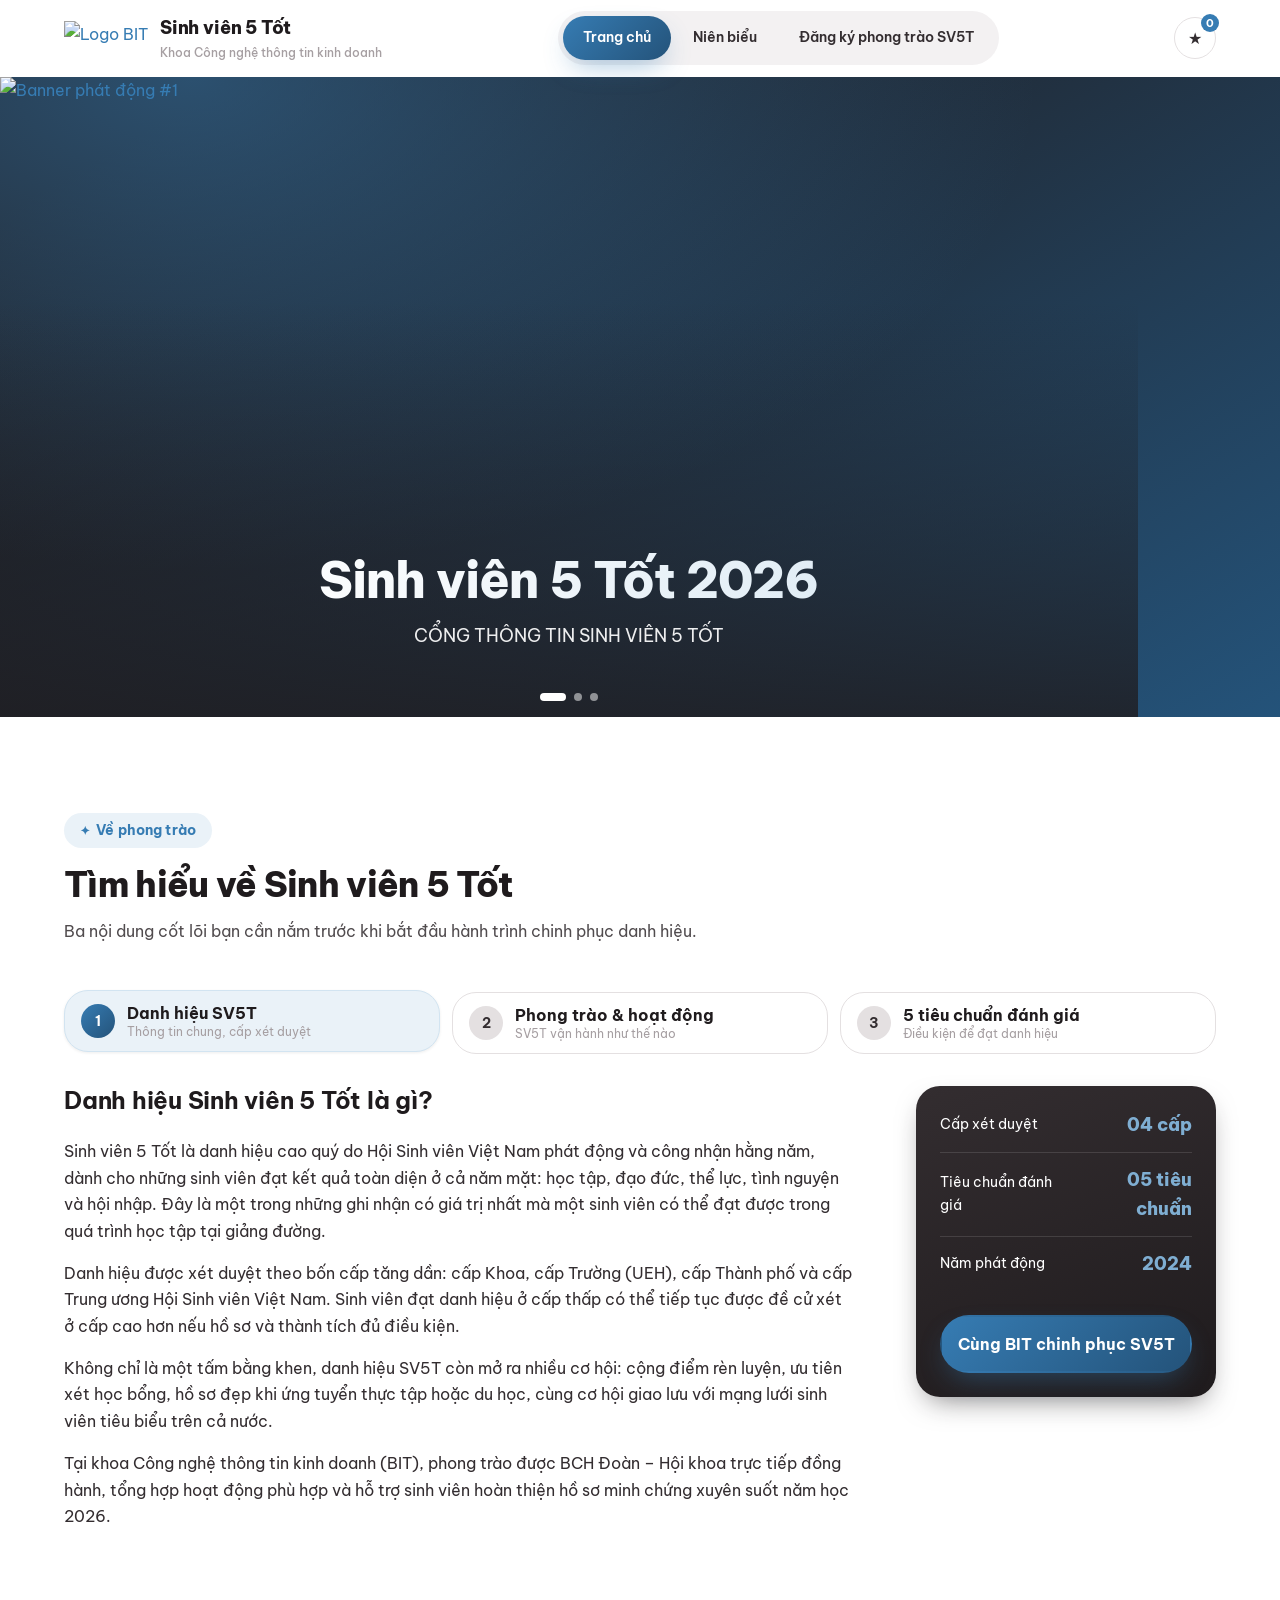
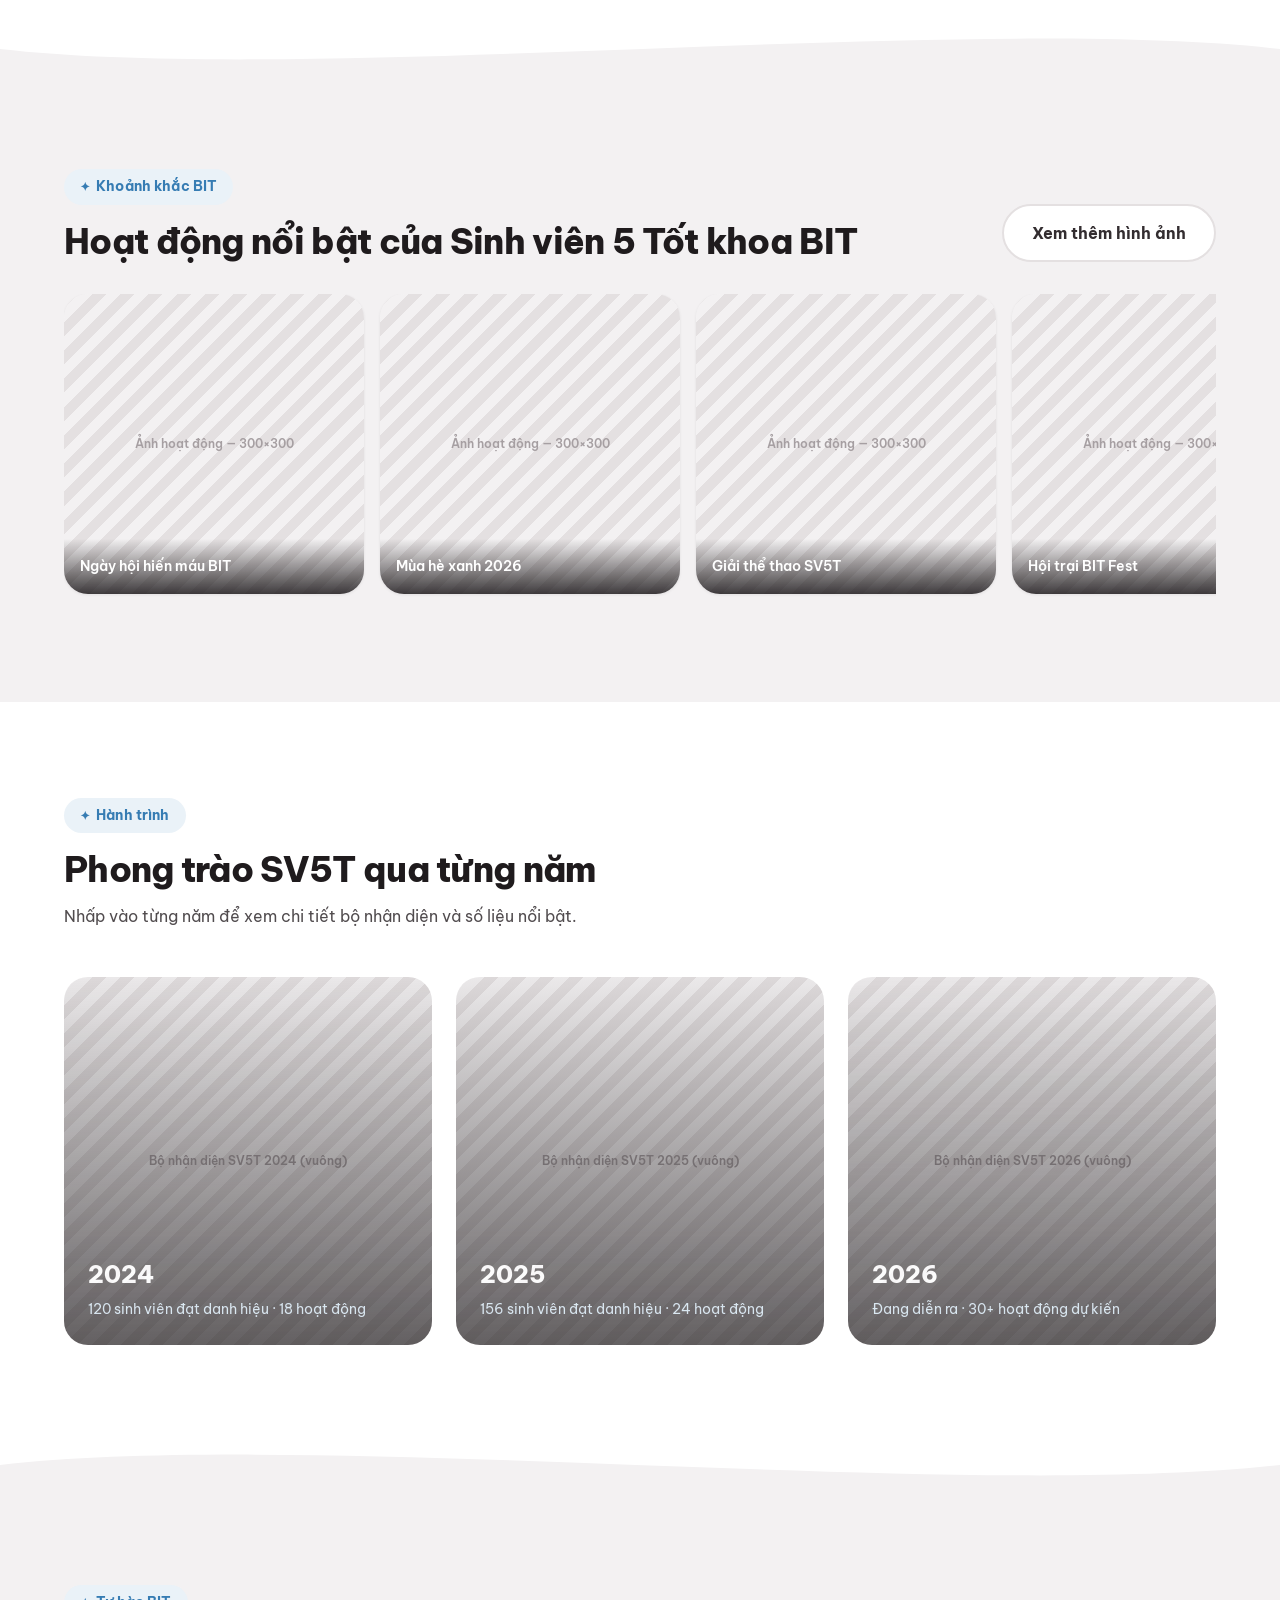
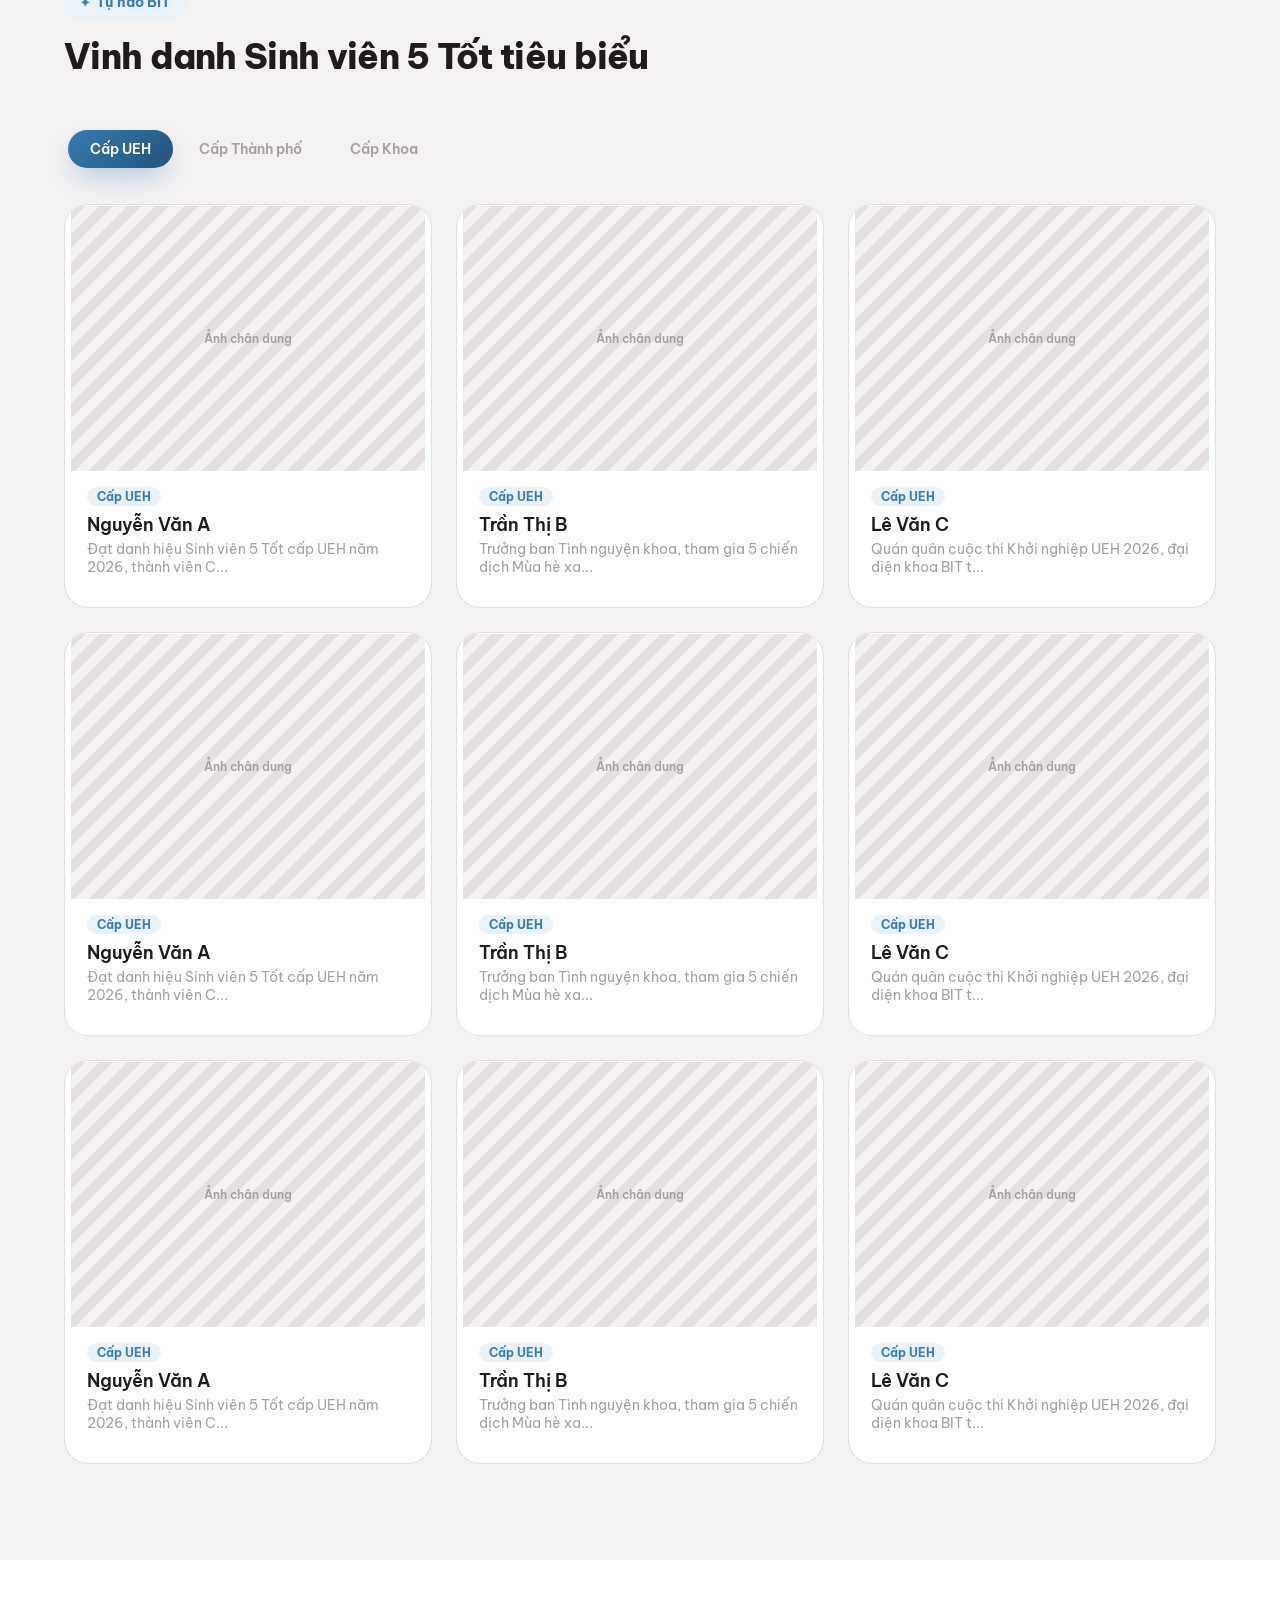
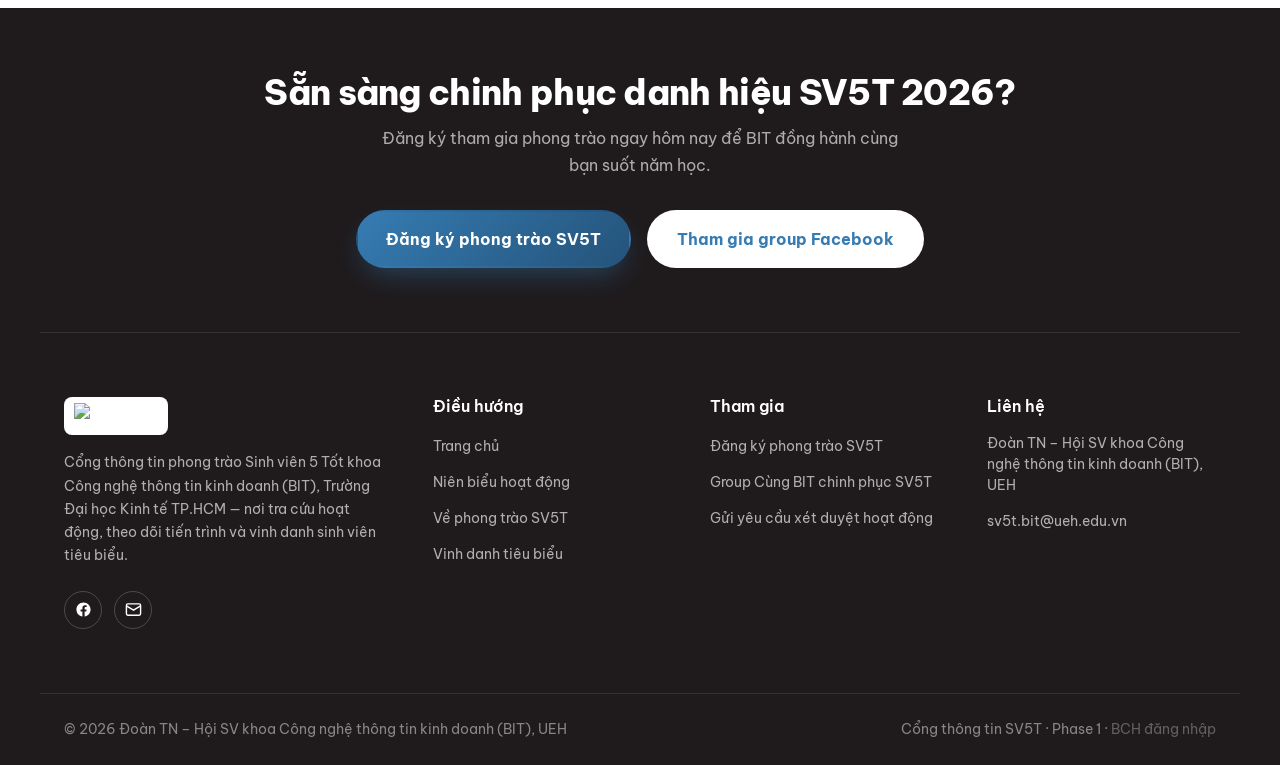
==== index.html @ 7f02cb0c "Add files via upload Signed-off-by: kythuatbit-tcxd <mangkythuat.bit@gmail.com>" ====
<!DOCTYPE html>
<html lang="vi">
<head>
<meta charset="UTF-8">
<meta name="viewport" content="width=device-width, initial-scale=1.0">
<title>Sinh viên 5 Tốt — Khoa Công nghệ thông tin kinh doanh (BIT)</title>
<link rel="preconnect" href="https://fonts.googleapis.com">
<link href="https://fonts.googleapis.com/css2?family=Be+Vietnam+Pro:wght@400;500;600;700;800&display=swap" rel="stylesheet">
<link rel="stylesheet" href="root.css">
<link rel="stylesheet" href="style.css">
</head>
<body>

<header class="site-header">
  <div class="container">
    <a href="index.html" class="brand">
      <img src="assets/bit-logo.png" alt="Logo BIT">
      <span>
        <span class="brand-name">Sinh viên 5 Tốt</span>
        <span class="brand-tag">Khoa Công nghệ thông tin kinh doanh</span>
      </span>
    </a>

    <nav class="nav-menu" id="navMenu">
      <a href="index.html" class="is-active">Trang chủ</a>
      <a href="nien-bieu.html">Niên biểu</a>
      <a href="dang-ky.html" target="_blank" rel="noopener">Đăng ký phong trào SV5T</a>
    </nav>

   <div class="nav-actions">
      <a href="hoat-dong-dang-ky.html" class="icon-btn is-active" id="trackedBtn" aria-label="Hoạt động đã lưu">
        ★
        <span class="icon-badge" id="trackedCount">0</span>
      </a>
      <button class="nav-toggle" id="navToggle" aria-label="Mở menu" aria-expanded="false"><span></span></button>
    </div>
  </div>
</header>


<!-- HERO BANNER SLIDER -->
<section class="hero">
  <div class="hero-slider" id="heroSlider">
    
    <a class="hero-slide is-active" href="#" target="_blank" rel="noopener" data-slide>
      <img src="link-anh-1.jpg" alt="Banner phát động #1" class="hero-img">
    </a>
    
    <a class="hero-slide" href="#" target="_blank" rel="noopener" data-slide>
      <img src="link-anh-2.jpg" alt="Banner phát động #2" class="hero-img">
    </a>
    
    <a class="hero-slide" href="#" target="_blank" rel="noopener" data-slide>
      <img src="link-anh-3.jpg" alt="Banner phát động #3" class="hero-img">
    </a>

    <div class="hero-caption">
            <h1>Sinh viên 5 Tốt 2026</h1>
      <p>CỔNG THÔNG TIN SINH VIÊN 5 TỐT</p>
    </div>
    
    <div class="hero-dots" id="heroDots"></div>
  </div>
</section>

<!-- SECTION 1: GIỚI THIỆU (dạng tabs) -->
<section class="section" id="gioi-thieu">
  <div class="container">
    <div class="section-head">
      <span class="section-eyebrow">Về phong trào</span>
      <h2>Tìm hiểu về Sinh viên 5 Tốt</h2>
      <p class="section-desc">Ba nội dung cốt lõi bạn cần nắm trước khi bắt đầu hành trình chinh phục danh hiệu.</p>
    </div>

    <div class="about-tabnav" role="tablist" aria-label="Nội dung giới thiệu phong trào" id="aboutTabnav">
      <button type="button" role="tab" aria-selected="true" aria-controls="about-panel-1" id="about-tab-1" class="is-active" data-panel="about-panel-1">
        <span class="tab-index">1</span>
        <span><span class="tab-title">Danh hiệu SV5T</span><span class="tab-sub">Thông tin chung, cấp xét duyệt</span></span>
      </button>
      <button type="button" role="tab" aria-selected="false" aria-controls="about-panel-2" id="about-tab-2" data-panel="about-panel-2">
        <span class="tab-index">2</span>
        <span><span class="tab-title">Phong trào & hoạt động</span><span class="tab-sub">SV5T vận hành như thế nào</span></span>
      </button>
      <button type="button" role="tab" aria-selected="false" aria-controls="about-panel-3" id="about-tab-3" data-panel="about-panel-3">
        <span class="tab-index">3</span>
        <span><span class="tab-title">5 tiêu chuẩn đánh giá</span><span class="tab-sub">Điều kiện để đạt danh hiệu</span></span>
      </button>
    </div>

    <div class="about-grid">
      <div class="about-panels">
        <div class="about-panel is-active" id="about-panel-1" role="tabpanel" aria-labelledby="about-tab-1">
          <h3>Danh hiệu Sinh viên 5 Tốt là gì?</h3>
          <p>Sinh viên 5 Tốt là danh hiệu cao quý do Hội Sinh viên Việt Nam phát động và công nhận hằng năm, dành cho những sinh viên đạt kết quả toàn diện ở cả năm mặt: học tập, đạo đức, thể lực, tình nguyện và hội nhập. Đây là một trong những ghi nhận có giá trị nhất mà một sinh viên có thể đạt được trong quá trình học tập tại giảng đường.</p>
          <p>Danh hiệu được xét duyệt theo bốn cấp tăng dần: cấp Khoa, cấp Trường (UEH), cấp Thành phố và cấp Trung ương Hội Sinh viên Việt Nam. Sinh viên đạt danh hiệu ở cấp thấp có thể tiếp tục được đề cử xét ở cấp cao hơn nếu hồ sơ và thành tích đủ điều kiện.</p>
          <p>Không chỉ là một tấm bằng khen, danh hiệu SV5T còn mở ra nhiều cơ hội: cộng điểm rèn luyện, ưu tiên xét học bổng, hồ sơ đẹp khi ứng tuyển thực tập hoặc du học, cùng cơ hội giao lưu với mạng lưới sinh viên tiêu biểu trên cả nước.</p>
          <p>Tại khoa Công nghệ thông tin kinh doanh (BIT), phong trào được BCH Đoàn – Hội khoa trực tiếp đồng hành, tổng hợp hoạt động phù hợp và hỗ trợ sinh viên hoàn thiện hồ sơ minh chứng xuyên suốt năm học 2026.</p>
        </div>

        <div class="about-panel" id="about-panel-2" role="tabpanel" aria-labelledby="about-tab-2" hidden>
          <h3>Phong trào SV5T vận hành như thế nào?</h3>
          <p>Phong trào Sinh viên 5 Tốt không phải một cuộc thi đơn lẻ mà là một hành trình rèn luyện xuyên suốt cả năm học, được cấu thành từ hàng chục hoạt động thuộc nhiều lĩnh vực khác nhau, diễn ra liên tục từ đầu đến cuối năm.</p>
          <p>Các hoạt động trải rộng từ học thuật (cuộc thi kiến thức, nghiên cứu khoa học), rèn luyện đạo đức (diễn đàn, cuộc thi tìm hiểu), tình nguyện (chiến dịch cộng đồng, hiến máu), hội nhập (giao lưu quốc tế, hùng biện tiếng Anh) cho đến thể lực (giải thể thao, giải chạy phong trào).</p>
          <p>Để sinh viên không bị bỏ lỡ, BIT tổng hợp toàn bộ hoạt động phù hợp từng tiêu chuẩn vào trang Niên biểu hoạt động — nơi bạn có thể tra cứu, lọc theo cấp độ và theo dõi thời gian diễn ra của từng hoạt động theo thời gian thực.</p>
          <p>Với những hoạt động uy tín nhưng chưa có trong hệ thống, sinh viên có thể chủ động gửi yêu cầu bổ sung ngay tại trang Niên biểu để BCH khoa xem xét và cập nhật.</p>
        </div>

        <div class="about-panel" id="about-panel-3" role="tabpanel" aria-labelledby="about-tab-3" hidden>
          <h3>5 tiêu chuẩn để đạt danh hiệu SV5T</h3>
          <p>Để đạt danh hiệu, sinh viên cần chứng minh sự nỗ lực cân bằng ở cả năm tiêu chuẩn dưới đây — không tiêu chuẩn nào có thể thay thế cho tiêu chuẩn còn lại, bởi tinh thần của SV5T là sự phát triển toàn diện chứ không phải xuất sắc một mặt.</p>
          <div class="criteria-inline">
            <span class="criteria-chip"><span class="dot"></span>Học tập tốt</span>
            <span class="criteria-chip"><span class="dot"></span>Đạo đức tốt</span>
            <span class="criteria-chip"><span class="dot"></span>Tình nguyện tốt</span>
            <span class="criteria-chip"><span class="dot"></span>Hội nhập tốt</span>
            <span class="criteria-chip"><span class="dot"></span>Thể lực tốt</span>
          </div>
          <p>"Học tập tốt" và "Đạo đức tốt" là hai tiêu chuẩn nền tảng, yêu cầu kết quả học tập ổn định cùng ý thức, tác phong tốt trong quá trình rèn luyện tại trường.</p>
          <p>"Tình nguyện tốt" và "Hội nhập tốt" ghi nhận đóng góp cho cộng đồng và khả năng thích ứng, giao lưu trong môi trường trong nước lẫn quốc tế. "Thể lực tốt" đánh giá việc rèn luyện sức khỏe thông qua các hoạt động thể thao phong trào.</p>
          <p>Minh chứng cho từng tiêu chuẩn được tích lũy dần qua các hoạt động tại trang Niên biểu — mỗi hoạt động đã đăng ký và hoàn thành sẽ là một minh chứng hợp lệ khi bạn nộp hồ sơ xét danh hiệu.</p>
        </div>
      </div>

     <div class="about-stat-card">
  <div class="stat-row" style="display: flex; justify-content: space-between; align-items: center;">
    <span>Cấp xét duyệt</span>
    <span class="stat-num">04 cấp</span>
  </div>
  <div class="stat-row" style="display: flex; justify-content: space-between; align-items: center;">
    <span>Tiêu chuẩn đánh giá</span>
    <!-- Đã sửa lỗi cú pháp và thêm text-align: right -->
    <span class="stat-num" style="text-align: right;">05 tiêu chuẩn</span>
  </div>
  <div class="stat-row" style="display: flex; justify-content: space-between; align-items: center;">
    <span>Năm phát động</span>
    <span class="stat-num">2024</span>
  </div>
  <a href="https://www.facebook.com/groups/1129624948171351" target="_blank" rel="noopener" class="btn btn-primary">Cùng BIT chinh phục SV5T</a>
</div>
    </div>
  </div>
</section>

<svg class="wave-divider wave-divider--alt" viewBox="0 0 1200 48" preserveAspectRatio="none"><path d="M0,24 C300,60 900,-12 1200,24 L1200,48 L0,48 Z"></path></svg>

<!-- SECTION 2: HÌNH ẢNH HOẠT ĐỘNG -->
<section class="section section--alt" id="hinh-anh">
  <div class="container">
    <div class="section-head-row">
      <div>
        <span class="section-eyebrow">Khoảnh khắc BIT</span>
        <h2>Hoạt động nổi bật của Sinh viên 5 Tốt khoa BIT</h2>
      </div>
      <a href="#" target="_blank" rel="noopener" class="btn btn-outline">Xem thêm hình ảnh</a>
    </div>

    <div class="gallery-track">
      <div class="gallery-card"><div class="ph" style="width:100%;height:100%;border-radius:0;border:none;">Ảnh hoạt động — 300×300</div><span class="cap">Ngày hội hiến máu BIT</span></div>
      <div class="gallery-card"><div class="ph" style="width:100%;height:100%;border-radius:0;border:none;">Ảnh hoạt động — 300×300</div><span class="cap">Mùa hè xanh 2026</span></div>
      <div class="gallery-card"><div class="ph" style="width:100%;height:100%;border-radius:0;border:none;">Ảnh hoạt động — 300×300</div><span class="cap">Giải thể thao SV5T</span></div>
      <div class="gallery-card"><div class="ph" style="width:100%;height:100%;border-radius:0;border:none;">Ảnh hoạt động — 300×300</div><span class="cap">Hội trại BIT Fest</span></div>
      <div class="gallery-card"><div class="ph" style="width:100%;height:100%;border-radius:0;border:none;">Ảnh hoạt động — 300×300</div><span class="cap">Workshop kỹ năng số</span></div>
    </div>
     </div>
</section>

<!-- SECTION 3: SV5T QUA TỪNG NĂM -->
<section class="section" id="qua-cac-nam">
  <div class="container">
    <div class="section-head">
      <span class="section-eyebrow">Hành trình</span>
      <h2>Phong trào SV5T qua từng năm</h2>
      <p class="section-desc">Nhấp vào từng năm để xem chi tiết bộ nhận diện và số liệu nổi bật.</p>
    </div>
    <div class="history-grid">
      <a class="history-card" href="javascript:void(0)" data-year="2024">
        <div class="ph" style="width:100%;height:100%;border-radius:0;border:none;">Bộ nhận diện SV5T 2024 (vuông)</div>
        <div class="overlay"><span class="year">2024</span><span class="stat">120 sinh viên đạt danh hiệu · 18 hoạt động</span></div>
      </a>
      <a class="history-card" href="javascript:void(0)" data-year="2025">
        <div class="ph" style="width:100%;height:100%;border-radius:0;border:none;">Bộ nhận diện SV5T 2025 (vuông)</div>
        <div class="overlay"><span class="year">2025</span><span class="stat">156 sinh viên đạt danh hiệu · 24 hoạt động</span></div>
      </a>
      <a class="history-card" href="javascript:void(0)" data-year="2026">
        <div class="ph" style="width:100%;height:100%;border-radius:0;border:none;">Bộ nhận diện SV5T 2026 (vuông)</div>
        <div class="overlay"><span class="year">2026</span><span class="stat">Đang diễn ra · 30+ hoạt động dự kiến</span></div>
      </a>
    </div>
  </div>
</section>
<svg class="wave-divider wave-divider--alt" viewBox="0 0 1200 48" preserveAspectRatio="none"><path d="M0,24 C300,-12 900,60 1200,24 L1200,48 L0,48 Z"></path></svg>

<!-- SECTION 4: VINH DANH -->
<section class="section section--alt" id="vinh-danh">
  <div class="container">
    <div class="section-head">
      <span class="section-eyebrow">Tự hào BIT</span>
      <h2>Vinh danh Sinh viên 5 Tốt tiêu biểu</h2>
    </div>

    <div class="tabs" role="tablist" id="honorTabs">
      <button class="tab-btn is-active" data-level="UEH" type="button">Cấp UEH</button>
      <button class="tab-btn" data-level="TP" type="button">Cấp Thành phố</button>
      <button class="tab-btn" data-level="Khoa" type="button">Cấp Khoa</button>
    </div>

    <div class="honor-grid" id="honorGrid"><!-- được render bằng JS từ dữ liệu mock --></div>
  </div>
</section>

<!-- MODAL CHI TIẾT VINH DANH -->
<div class="modal-backdrop" id="honorModal">
  <div class="modal">
    <button class="modal-close" id="honorModalClose" aria-label="Đóng">×</button>
    <div class="photo"><div class="ph" style="width:100%;height:100%;border-radius:0;border:none;" id="modalPhotoLabel">Ảnh chân dung</div></div>
    <div class="content">
      <span class="level-tag" id="modalLevel">Cấp UEH</span>
      <h3 id="modalName">Họ và tên</h3>
      <p class="achievement-text" id="modalAchievement">Thành tích chi tiết...</p>
    </div>
  </div>
</div>
<!-- MODAL CHI TIẾT SV5T QUA TỪNG NĂM -->
<div class="modal-backdrop" id="yearModal">
  <div class="modal">
    <button class="modal-close" id="yearModalClose" aria-label="Đóng">×</button>
    <div class="photo">
      <div class="ph" style="width:100%;height:100%;border-radius:0;border:none;" id="yearModalPhoto">Bộ nhận diện</div>
    </div>
    <div class="content">
      <span class="level-tag" id="yearModalTag">Hành trình SV5T</span>
      <h3 id="yearModalTitle">Phong trào SV5T</h3>
      <div style="margin-top: 12px; padding: 12px; background: var(--color-bg-alt, #f8fafc); border-radius: 8px; border: 1px solid var(--color-dark-100, #e2e8f0);">
        <strong style="display:block; font-size: 0.85rem; color: #64748b; margin-bottom: 4px;">SỐ LIỆU HIGHLIGHT</strong>
        <p class="achievement-text" id="yearModalHighlight" style="margin:0; font-weight: 600; color: var(--color-blue-600, #2563eb);"></p>
      </div>
      <p id="yearModalDesc" style="margin-top: 12px; line-height: 1.6;"></p>
    </div>
  </div>
</div>
<svg class="wave-divider" viewBox="0 0 1200 48" preserveAspectRatio="none" style="display:block;"><path d="M0,24 C300,60 900,-12 1200,24 L1200,48 L0,48 Z" fill="#1F1B1D"></path></svg>

<footer class="site-footer">
  <div class="container footer-cta">
    <h2>Sẵn sàng chinh phục danh hiệu SV5T 2026?</h2>
    <p>Đăng ký tham gia phong trào ngay hôm nay để BIT đồng hành cùng bạn suốt năm học.</p>
    <div class="footer-actions">
      <a href="#" target="_blank" rel="noopener" class="btn btn-primary">Đăng ký phong trào SV5T</a>
      <a href="#" target="_blank" rel="noopener" class="btn btn-outline" style="border-color:rgba(255,255,255,0.3); color:var(--color-blue-500);">Tham gia group Facebook</a>
    </div>
  </div>

  <div class="container footer-main">
    <div class="footer-grid">
      <div class="footer-brand">
        <span class="footer-logo-chip"><img src="assets/bit-logo.png" alt="Logo BIT"></span>
        <p class="footer-desc">Cổng thông tin phong trào Sinh viên 5 Tốt khoa Công nghệ thông tin kinh doanh (BIT), Trường Đại học Kinh tế TP.HCM — nơi tra cứu hoạt động, theo dõi tiến trình và vinh danh sinh viên tiêu biểu.</p>
        <div class="footer-social">
          <a href="#" target="_blank" rel="noopener" aria-label="Facebook BIT">
            <svg width="17" height="17" viewBox="0 0 24 24" fill="currentColor"><path d="M22 12.06C22 6.5 17.52 2 12 2S2 6.5 2 12.06c0 5 3.66 9.15 8.44 9.94v-7.03H7.9v-2.9h2.54V9.85c0-2.5 1.49-3.89 3.78-3.89 1.1 0 2.24.2 2.24.2v2.46h-1.26c-1.24 0-1.63.77-1.63 1.56v1.88h2.78l-.44 2.9h-2.34V22c4.78-.8 8.44-4.94 8.44-9.94z"/></svg>
          </a>
          <a href="#" aria-label="Email SV5T BIT">
            <svg width="17" height="17" viewBox="0 0 24 24" fill="none" stroke="currentColor" stroke-width="2"><rect x="2" y="4" width="20" height="16" rx="2"></rect><path d="m2 7 10 6 10-6"></path></svg>
          </a>
        </div>
      </div>

      <div class="footer-col">
        <h4>Điều hướng</h4>
        <ul>
          <li><a href="index.html">Trang chủ</a></li>
          <li><a href="nien-bieu.html">Niên biểu hoạt động</a></li>
          <li><a href="index.html#gioi-thieu">Về phong trào SV5T</a></li>
          <li><a href="index.html#vinh-danh">Vinh danh tiêu biểu</a></li>
        </ul>
      </div>

      <div class="footer-col">
        <h4>Tham gia</h4>
        <ul>
          <li><a href="#" target="_blank" rel="noopener">Đăng ký phong trào SV5T</a></li>
          <li><a href="https://www.facebook.com/groups/1129624948171351" target="_blank" rel="noopener">Group Cùng BIT chinh phục SV5T</a></li>
          <li><a href="nien-bieu.html">Gửi yêu cầu xét duyệt hoạt động</a></li>
        </ul>
      </div>

      <div class="footer-col">
        <h4>Liên hệ</h4>
        <ul>
          <li><address>Đoàn TN – Hội SV khoa Công nghệ thông tin kinh doanh (BIT), UEH</address></li>
          <li><a href="mailto:doanhoi.bit@ueh.edu.vn">sv5t.bit@ueh.edu.vn</a></li>
        </ul>
      </div>
    </div>
  </div>

  <div class="container footer-bottom">
    <span>© 2026 Đoàn TN – Hội SV khoa Công nghệ thông tin kinh doanh (BIT), UEH</span>
    <span>Cổng thông tin SV5T · Phase 1 · <a href="admin.html" style="color:rgba(255,255,255,0.55);">BCH đăng nhập</a></span>
  </div>
</footer>

<style>
  /* Placeholder ảnh dùng tạm khi chưa có hình thật — chỉ phục vụ bản thiết kế */
  .ph {
    display:flex; align-items:center; justify-content:center; text-align:center;
    background: repeating-linear-gradient(135deg, var(--color-dark-100), var(--color-dark-100) 10px, var(--color-bg-alt) 10px, var(--color-bg-alt) 20px);
    color: var(--color-dark-300); font-size: var(--fs-tiny); font-weight: var(--fw-semibold);
    border: 1px dashed var(--color-dark-300); border-radius: var(--radius-md); padding: var(--space-3);
  }
  .ph--hero { background: linear-gradient(135deg, var(--color-blue-700), var(--color-dark-900)); color: rgba(255,255,255,0.55); border: none; }
</style>

<script>
// ---- Header: đổ bóng khi cuộn trang ----
const siteHeader = document.querySelector('.site-header');
window.addEventListener('scroll', () => {
  siteHeader.classList.toggle('is-scrolled', window.scrollY > 8);
}, { passive: true });

// ---- Tabs "Về phong trào" (có ARIA + điều hướng bàn phím) ----
(function aboutTabs(){
  const nav = document.getElementById('aboutTabnav');
  const tabs = [...nav.querySelectorAll('[role="tab"]')];
  function activate(tab){
    tabs.forEach(t => {
      const isActive = t === tab;
      t.classList.toggle('is-active', isActive);
      t.setAttribute('aria-selected', isActive);
      const panel = document.getElementById(t.dataset.panel);
      panel.classList.toggle('is-active', isActive);
      panel.hidden = !isActive;
    });
    tab.focus();
  }
  nav.addEventListener('click', (e) => {
    const tab = e.target.closest('[role="tab"]');
    if (tab) activate(tab);
  });
  nav.addEventListener('keydown', (e) => {
    const idx = tabs.indexOf(document.activeElement);
    if (idx === -1) return;
    if (e.key === 'ArrowDown' || e.key === 'ArrowRight') { e.preventDefault(); activate(tabs[(idx + 1) % tabs.length]); }
    if (e.key === 'ArrowUp' || e.key === 'ArrowLeft') { e.preventDefault(); activate(tabs[(idx - 1 + tabs.length) % tabs.length]); }
  });
})();

// ---- Mobile nav ----
const navToggle = document.getElementById('navToggle');
const navMenu = document.getElementById('navMenu');
navToggle?.addEventListener('click', () => {
  const open = navMenu.classList.toggle('is-open');
  navToggle.setAttribute('aria-expanded', open);
});

// ---- Icon tính năng LocalStorage (chưa triển khai — chỉ đặt chỗ theo tài liệu) ----
document.getElementById('trackedBtn')?.addEventListener('click', () => {
  alert('Tính năng theo dõi hoạt động đã tick (lưu LocalStorage) sẽ ra mắt ở giai đoạn sau của Phase 1.');
});

// ---- Hero slider ----
(function heroSlider(){
  const slides = document.querySelectorAll('#heroSlider [data-slide]');
  const dotsWrap = document.getElementById('heroDots');
  let current = 0;
  slides.forEach((_, i) => {
    const dot = document.createElement('button');
    dot.className = 'hero-dot' + (i === 0 ? ' is-active' : '');
    dot.addEventListener('click', () => show(i));
    dotsWrap.appendChild(dot);
  });
  function show(i){
    slides[current].classList.remove('is-active');
    dotsWrap.children[current].classList.remove('is-active');
    current = i;
    slides[current].classList.add('is-active');
    dotsWrap.children[current].classList.add('is-active');
  }
  setInterval(() => show((current + 1) % slides.length), 5000);
})();

// ---- Vinh danh: dữ liệu mock + tabs + modal ----
const HONORS = {
  UEH: [
    { name: 'Nguyễn Văn A', achievement: 'Đạt danh hiệu Sinh viên 5 Tốt cấp UEH năm 2026, thành viên CLB Học thuật BIT, IELTS 7.5.' },
    { name: 'Trần Thị B', achievement: 'Trưởng ban Tình nguyện khoa, tham gia 5 chiến dịch Mùa hè xanh, GPA 3.7/4.' },
    { name: 'Lê Văn C', achievement: 'Quán quân cuộc thi Khởi nghiệp UEH 2026, đại diện khoa BIT tham dự giao lưu sinh viên toàn trường.' },
  ],
  TP: [
    { name: 'Phạm Thị D', achievement: 'Đạt danh hiệu Sinh viên 5 Tốt cấp Thành phố, đại diện UEH tham gia Liên hoan SV5T TP.HCM.' },
    { name: 'Hoàng Văn E', achievement: 'Giải Nhì Nghiên cứu khoa học cấp Thành, thành viên đội tuyển Case Competition.' },
    { name: 'Đỗ Thị F', achievement: 'Vận động viên tiêu biểu giải Điền kinh sinh viên TP.HCM, đạt Huy chương Vàng 100m.' },
  ],
  Khoa: [
    { name: 'Vũ Văn G', achievement: 'Sinh viên tiêu biểu cấp Khoa BIT, tích cực tham gia hoạt động Đoàn – Hội, GPA 3.5/4.' },
    { name: 'Ngô Thị H', achievement: 'Thành viên Ban tổ chức chuỗi sự kiện BIT Fest 2026, tình nguyện viên tích cực.' },
    { name: 'Bùi Văn I', achievement: 'Đạt học bổng khuyến khích học tập 4 học kỳ liên tiếp, hỗ trợ mentor tân sinh viên.' },
  ],
};

function renderHonors(level){
  const grid = document.getElementById('honorGrid');
  grid.innerHTML = '';
  const list = HONORS[level] || [];
  const fullList = [...list, ...list, ...list].slice(0, 9); // đủ lưới 3x3 cho bản demo
  fullList.forEach((person, idx) => {
    const card = document.createElement('button');
    card.type = 'button';
    card.className = 'honor-card';
    card.innerHTML = `
      <div class="photo"><div class="ph" style="width:100%;height:100%;border-radius:0;border:none;">Ảnh chân dung</div></div>
      <div class="body">
        <span class="level-tag">Cấp ${level === 'TP' ? 'Thành phố' : level}</span>
        <h4>${person.name}</h4>
        <p class="achievement">${person.achievement.slice(0, 60)}...</p>
      </div>`;
    card.addEventListener('click', () => openHonorModal(level, person));
    grid.appendChild(card);
  });
}

document.getElementById('honorTabs').addEventListener('click', (e) => {
  const btn = e.target.closest('.tab-btn');
  if (!btn) return;
  document.querySelectorAll('#honorTabs .tab-btn').forEach(b => b.classList.remove('is-active'));
  btn.classList.add('is-active');
  renderHonors(btn.dataset.level);
});

const honorModal = document.getElementById('honorModal');
function openHonorModal(level, person){
  document.getElementById('modalLevel').textContent = 'Cấp ' + (level === 'TP' ? 'Thành phố' : level);
  document.getElementById('modalName').textContent = person.name;
  document.getElementById('modalAchievement').textContent = person.achievement;
  honorModal.classList.add('is-open');
}
document.getElementById('honorModalClose').addEventListener('click', () => honorModal.classList.remove('is-open'));
honorModal.addEventListener('click', (e) => { if (e.target === honorModal) honorModal.classList.remove('is-open'); });

renderHonors('UEH'); // mặc định cấp cao nhất (theo FE-01.3)
// ---- Dữ liệu các năm từ bảng quản trị ----
const YEAR_DATA = {
  '2024': {
    year: '2024',
    identity: 'Bộ nhận diện SV5T 2024 (vuông)',
    highlight: '120 sinh viên đạt danh hiệu · 18 hoạt động',
    desc: 'Năm 2024 đánh dấu cột mốc phát triển mạnh mẽ của phong trào Sinh viên 5 Tốt tại Khoa BIT với 120 sinh viên được tuyên dương các cấp cùng 18 hoạt động rèn luyện được tổ chức.'
  },
  '2025': {
    year: '2025',
    identity: 'Bộ nhận diện SV5T 2025 (vuông)',
    highlight: '156 sinh viên đạt danh hiệu · 24 hoạt động',
    desc: 'Năm 2025 ghi nhận sự bứt phá vượt bậc về cả số lượng lẫn chất lượng với 156 sinh viên xuất sắc đạt danh hiệu và chuỗi 24 hoạt động phủ rộng 5 tiêu chuẩn.'
  },
  '2026': {
    year: '2026',
    identity: 'Bộ nhận diện SV5T 2026 (vuông)',
    highlight: 'Đang diễn ra · 30+ hoạt động dự kiến',
    desc: 'Hành trình 2026 đang diễn ra sôi nổi với hơn 30 hoạt động dự kiến. Đây là năm tiếp tục đẩy mạnh ứng dụng công nghệ trong việc theo dõi và hỗ trợ sinh viên hoàn thiện hồ sơ.'
  }
};

// ---- Modal Chi tiết năm ----
const yearModal = document.getElementById('yearModal');
const yearModalClose = document.getElementById('yearModalClose');

document.querySelectorAll('.history-card').forEach(card => {
  card.addEventListener('click', (e) => {
    e.preventDefault();
    const year = card.dataset.year;
    const data = YEAR_DATA[year];
    if (!data) return;

    document.getElementById('yearModalTitle').textContent = 'Phong trào Sinh viên 5 Tốt ' + data.year;
    document.getElementById('yearModalPhoto').textContent = data.identity;
    document.getElementById('yearModalHighlight').textContent = data.highlight;
    document.getElementById('yearModalDesc').textContent = data.desc;

    yearModal.classList.add('is-open');
  });
});

yearModalClose?.addEventListener('click', () => yearModal.classList.remove('is-open'));
yearModal?.addEventListener('click', (e) => { 
  if (e.target === yearModal) yearModal.classList.remove('is-open'); 
});
</script>
</body>
</html>
---- root.css ----
/* ==========================================================================
   ROOT.CSS — Design Tokens
   Bộ nhận diện SV5T khoa BIT chỉ dùng 2 màu gốc lấy từ logo:
     - Xanh BIT   : #367CB3
     - Than BIT   : #4F464B
   Mọi sắc thái khác trong site đều là tint/shade phái sinh từ 2 màu này.
   CHỈ SỬA FILE NÀY khi cần đổi màu sắc / font chữ / khoảng cách / bo góc
   cho toàn bộ website — style.css không khai màu cứng ở bất kỳ đâu.
   ========================================================================== */

:root {
  /* ---- Màu gốc thương hiệu (không đổi) ---- */
  --color-blue-500: #367CB3;   /* Xanh BIT — màu chính, CTA, liên kết, active */
  --color-dark-500: #4F464B;   /* Than BIT — màu chữ chính, khối tương phản */

  /* ---- Tint/shade phái sinh từ Xanh BIT ---- */
  --color-blue-50:  #EAF2F8;
  --color-blue-100: #D2E4F1;
  --color-blue-300: #7FAED2;
  --color-blue-600: #2E6996;
  --color-blue-700: #24537A;

  /* ---- Tint/shade phái sinh từ Than BIT ---- */
  --color-dark-50:  #F3F1F2;
  --color-dark-100: #E4E0E1;
  --color-dark-300: #A69FA2;
  --color-dark-700: #332D30;
  --color-dark-900: #1F1B1D;

  /* ---- Nền & bề mặt trung tính (từ than pha loãng, không thêm hue mới) ---- */
  --color-bg:         #FFFFFF;
  --color-bg-alt:     var(--color-dark-50);
  --color-surface:    #FFFFFF;
  --color-border:     var(--color-dark-100);

  /* ---- Vai trò ngữ nghĩa ---- */
  --color-text:            var(--color-dark-700);
  --color-text-muted:      var(--color-dark-300);
  --color-text-on-dark:    #FFFFFF;
  --color-text-on-primary: #FFFFFF;
  --color-primary:         var(--color-blue-500);
  --color-primary-hover:   var(--color-blue-600);
  --color-primary-soft:    var(--color-blue-50);
  --color-accent-dark:     var(--color-dark-500);
  --color-overlay-dark:    rgba(31, 27, 29, 0.72); /* overlay hover trên ảnh */

  /* ---- Trạng thái (đo bằng độ đậm/nhạt, không lệch sang hue khác) ---- */
  --color-status-active-bg:   var(--color-blue-50);
  --color-status-active-text: var(--color-blue-700);
  --color-status-expired-bg:  var(--color-dark-100);
  --color-status-expired-text:var(--color-dark-700);
  --color-status-pending-bg:  var(--color-dark-50);
  --color-status-pending-text:var(--color-dark-500);

  /* ---- Typography ---- */
  --font-family-base: 'Be Vietnam Pro', -apple-system, 'Segoe UI', sans-serif;
  --fw-regular: 400;
  --fw-medium: 500;
  --fw-semibold: 600;
  --fw-bold: 700;
  --fw-extrabold: 800;

  --fs-h1: clamp(2rem, 1.5rem + 2vw, 3.25rem);
  --fs-h2: clamp(1.5rem, 1.2rem + 1.2vw, 2.25rem);
  --fs-h3: clamp(1.15rem, 1rem + 0.6vw, 1.5rem);
  --fs-h4: 1.125rem;
  --fs-body-lg: 1.125rem;
  --fs-body: 1rem;
  --fs-small: 0.875rem;
  --fs-tiny: 0.75rem;
  --lh-heading: 1.2;
  --lh-body: 1.65;

  /* ---- Spacing scale ---- */
  --space-1: 4px;
  --space-2: 8px;
  --space-3: 12px;
  --space-4: 16px;
  --space-5: 24px;
  --space-6: 32px;
  --space-7: 48px;
  --space-8: 64px;
  --space-9: 96px;

  /* ---- Layout ---- */
  --container-max: 1200px;
  --container-pad: var(--space-5);
  --radius-sm: 8px;
  --radius-md: 16px;
  --radius-lg: 24px;
  --radius-xl: 32px;
  --radius-pill: 999px;

  /* ---- Hiệu ứng ---- */
  --shadow-sm: 0 1px 3px rgba(31, 27, 29, 0.08);
  --shadow-md: 0 8px 24px rgba(31, 27, 29, 0.12);
  --shadow-lg: 0 20px 48px rgba(31, 27, 29, 0.16);
  --shadow-header: 0 4px 20px rgba(31, 27, 29, 0.08);
  --shadow-focus: 0 0 0 4px var(--color-blue-100);
  --shadow-glow: 0 12px 28px -8px rgba(54, 124, 179, 0.45);
  --shadow-glow-dark: 0 12px 28px -10px rgba(31, 27, 29, 0.55);
  --transition-base: 200ms ease;
  --transition-slow: 400ms ease;
  --ease-out: cubic-bezier(0.16, 1, 0.3, 1);
  --ease-bounce: cubic-bezier(0.34, 1.56, 0.64, 1);

  /* ---- Gradient (phái sinh từ 2 màu gốc — dùng cho điểm nhấn "Gen Z") ---- */
  --gradient-primary: linear-gradient(135deg, var(--color-blue-500) 0%, var(--color-blue-700) 100%);
  --gradient-brand: linear-gradient(120deg, var(--color-blue-500) 0%, var(--color-blue-300) 55%, var(--color-blue-500) 100%);
  --gradient-dark: linear-gradient(160deg, var(--color-dark-700) 0%, var(--color-dark-900) 100%);
  --gradient-hero: radial-gradient(120% 140% at 15% 0%, rgba(54,124,179,0.55) 0%, rgba(31,27,29,0) 55%), linear-gradient(150deg, var(--color-dark-900) 10%, var(--color-blue-700) 100%);
  --gradient-text: linear-gradient(100deg, #fff 20%, var(--color-blue-100) 100%);
}
---- style.css ----
/* ==========================================================================
   STYLE.CSS — Style dùng chung cho toàn site + các component tái sử dụng.
   Không khai màu/kích thước cứng — luôn tham chiếu biến trong root.css.
   Cơ cấu heading chuẩn: h1 = tên trang/hero, h2 = tiêu đề section,
   h3 = tiêu đề khối con/card, h4 = nhãn nhỏ trong card.
   ========================================================================== */

*, *::before, *::after { box-sizing: border-box; }
html { scroll-behavior: smooth; }

@media (prefers-reduced-motion: reduce) {
  html { scroll-behavior: auto; }
  *, *::before, *::after { animation-duration: 0.01ms !important; transition-duration: 0.01ms !important; }
}

body {
  margin: 0;
  font-family: var(--font-family-base);
  font-size: var(--fs-body);
  line-height: var(--lh-body);
  color: var(--color-text);
  background: var(--color-bg);
}

img { max-width: 100%; display: block; }
a { color: var(--color-primary); text-decoration: none; }
a:hover { color: var(--color-primary-hover); }
ul { padding: 0; margin: 0; list-style: none; }
button { font-family: inherit; cursor: pointer; }

:focus-visible {
  outline: none;
  box-shadow: var(--shadow-focus);
  border-radius: var(--radius-sm);
}

h1, h2, h3, h4 {
  font-family: var(--font-family-base);
  font-weight: var(--fw-extrabold);
  line-height: var(--lh-heading);
  color: var(--color-dark-900);
  margin: 0;
  letter-spacing: -0.02em;
}
h1 { font-size: var(--fs-h1); }
h2 { font-size: var(--fs-h2); }
h3 { font-size: var(--fs-h3); font-weight: var(--fw-bold); letter-spacing: -0.01em; }
h4 { font-size: var(--fs-h4); font-weight: var(--fw-semibold); letter-spacing: normal; }

.container {
  max-width: var(--container-max);
  margin-inline: auto;
  padding-inline: var(--container-pad);
}

.section { padding-block: var(--space-9); }
.section--alt { background: var(--color-bg-alt); }
.section-head { max-width: 640px; margin-bottom: var(--space-7); }
.section-eyebrow {
  display: inline-flex;
  align-items: center;
  gap: 6px;
  font-size: var(--fs-small);
  font-weight: var(--fw-bold);
  color: var(--color-primary);
  background: var(--color-primary-soft);
  padding: 6px 16px;
  border-radius: var(--radius-pill);
  margin-bottom: var(--space-4);
  letter-spacing: 0.01em;
}
.section-eyebrow::before { content: "✦"; font-size: 0.85em; }
.section-desc { color: var(--color-text); opacity: 0.85; margin-top: var(--space-3); }

/* ---- Buttons ---- */
.btn {
  display: inline-flex;
  align-items: center;
  gap: var(--space-2);
  padding: 14px 28px;
  border-radius: var(--radius-pill);
  font-size: var(--fs-body);
  font-weight: var(--fw-bold);
  border: 2px solid transparent;
  transition: transform 220ms var(--ease-bounce), box-shadow var(--transition-base), background var(--transition-base), color var(--transition-base);
  white-space: nowrap;
}
.btn:hover { transform: translateY(-3px) scale(1.02); }
.btn:active { transform: translateY(-1px) scale(0.99); }
.btn-primary { background: var(--gradient-primary); color: var(--color-text-on-primary); box-shadow: var(--shadow-glow); }
.btn-primary:hover { color: var(--color-text-on-primary); box-shadow: 0 16px 32px -8px rgba(54, 124, 179, 0.55); }
.btn-dark { background: var(--gradient-dark); color: var(--color-text-on-dark); box-shadow: var(--shadow-glow-dark); }
.btn-dark:hover { color: var(--color-text-on-dark); }
.btn-outline { background: var(--color-bg); color: var(--color-dark-700); border-color: var(--color-border); }
.btn-outline:hover { border-color: var(--color-primary); color: var(--color-primary); background: var(--color-primary-soft); }
.btn-sm { padding: 9px 18px; font-size: var(--fs-small); }
.btn-block { width: 100%; justify-content: center; }

/* ---- Header / Nav ---- */
.site-header {
  position: sticky;
  top: 0;
  z-index: 50;
  background: rgba(255, 255, 255, 0.85);
  backdrop-filter: blur(14px) saturate(1.4);
  -webkit-backdrop-filter: blur(14px) saturate(1.4);
  border-bottom: 1px solid transparent;
  transition: box-shadow var(--transition-base), border-color var(--transition-base);
}
.site-header.is-scrolled { box-shadow: var(--shadow-header); border-bottom-color: var(--color-border); }
.site-header .container {
  display: flex;
  align-items: center;
  justify-content: space-between;
  height: 76px;
}
.brand { display: flex; align-items: center; gap: var(--space-3); }
.brand img { height: 34px; width: auto; }
.brand-name { font-weight: var(--fw-extrabold); color: var(--color-dark-900); font-size: var(--fs-body-lg); letter-spacing: -0.01em; }
.brand-tag { display: block; font-size: var(--fs-tiny); color: var(--color-text-muted); font-weight: var(--fw-medium); }

.nav-menu {
  display: flex; align-items: center; gap: 2px;
  background: var(--color-bg-alt);
  padding: 5px; border-radius: var(--radius-pill);
}
.nav-menu a {
  color: var(--color-dark-700);
  font-weight: var(--fw-semibold);
  font-size: var(--fs-small);
  position: relative;
  padding: 10px 20px;
  border-radius: var(--radius-pill);
  transition: color var(--transition-base), background var(--transition-base);
}
.nav-menu a:hover { color: var(--color-primary); }
.nav-menu a.is-active {
  color: #fff;
  background: var(--gradient-primary);
  box-shadow: var(--shadow-glow);
}
.nav-actions { display: flex; align-items: center; gap: var(--space-4); }

.icon-btn {
  position: relative;
  display: grid;
  place-items: center;
  width: 42px;
  height: 42px;
  border-radius: 50%;
  border: 1px solid var(--color-border);
  background: var(--color-bg);
  color: var(--color-dark-700);
  transition: transform 220ms var(--ease-bounce), border-color var(--transition-base), color var(--transition-base);
}
.icon-btn:hover { border-color: var(--color-primary); color: var(--color-primary); transform: translateY(-2px) rotate(-6deg); }
.icon-badge {
  position: absolute;
  top: -4px; right: -4px;
  min-width: 18px; height: 18px;
  border-radius: var(--radius-pill);
  background: var(--color-primary);
  color: #fff;
  font-size: 11px;
  font-weight: var(--fw-bold);
  display: grid;
  place-items: center;
  padding-inline: 3px;
}

.nav-toggle { display: none; }

@media (max-width: 900px) {
  .nav-menu { position: fixed; inset: 76px 0 0 0; background: var(--color-bg); flex-direction: column; align-items: stretch; padding: var(--space-6) var(--container-pad); gap: var(--space-3); border-radius: 0; transform: translateX(100%); transition: transform var(--transition-slow); }
  .nav-menu.is-open { transform: translateX(0); }
  .nav-menu a { padding: var(--space-4); font-size: var(--fs-body-lg); background: var(--color-bg-alt); }
  .nav-menu a.is-active { background: var(--gradient-primary); }
  .nav-toggle { display: grid; place-items: center; width: 42px; height: 42px; border-radius: 50%; border: 1px solid var(--color-border); background: none; }
  .nav-toggle span, .nav-toggle span::before, .nav-toggle span::after { content: ""; display: block; width: 20px; height: 2px; background: var(--color-dark-700); position: relative; transition: var(--transition-base); }
  .nav-toggle span::before { position: absolute; top: -6px; }
  .nav-toggle span::after { position: absolute; top: 6px; }
}

/* ---- Hero slider (Trang chủ) ---- */
.hero { position: relative; background: var(--gradient-hero); overflow: hidden; }
.hero-slider { position: relative; aspect-ratio: 16 / 9; max-height: 640px; }
.hero-slide {
  position: absolute; inset: 0;
  opacity: 0;
  transition: opacity var(--transition-slow);
  pointer-events: none;
}
.hero-slide.is-active { opacity: 1; pointer-events: auto; }
.hero-slide img { width: 100%; height: 100%; object-fit: cover; }
.hero-slide::after {
  content: "";
  position: absolute; inset: 0;
  background: linear-gradient(180deg, rgba(31,27,29,0) 35%, rgba(31,27,29,0.8) 100%);
}
.hero-caption {
  position: absolute; left: 0; right: 0; bottom: var(--space-7);
  color: #fff; text-align: center; z-index: 2;
  padding-inline: var(--container-pad);
}
.hero-caption h1 {
  background: var(--gradient-text);
  -webkit-background-clip: text; background-clip: text; color: transparent;
  letter-spacing: -0.02em;
}
.hero-kicker {
  display: inline-flex; align-items: center; gap: var(--space-2);
  background: rgba(255,255,255,0.14);
  border: 1px solid rgba(255,255,255,0.3);
  backdrop-filter: blur(6px);
  padding: 8px 18px; border-radius: var(--radius-pill);
  font-size: var(--fs-small); font-weight: var(--fw-bold);
  margin-bottom: var(--space-4);
}
.hero-kicker .dot { width: 7px; height: 7px; border-radius: 50%; background: var(--color-blue-300); box-shadow: 0 0 0 4px rgba(127,174,210,0.3); animation: pulseDot 1.8s ease-in-out infinite; }
@keyframes pulseDot { 0%, 100% { opacity: 1; } 50% { opacity: 0.4; } }
.hero-caption p { font-size: var(--fs-body-lg); opacity: 0.92; margin-top: var(--space-3); max-width: 560px; margin-inline: auto; }
.hero-dots { display: flex; justify-content: center; gap: var(--space-2); position: absolute; bottom: var(--space-4); left: 0; right: 0; z-index: 2; }
.hero-dot { width: 8px; height: 8px; border-radius: 50%; background: rgba(255,255,255,0.5); border: none; padding: 0; transition: var(--transition-base); }
.hero-dot.is-active { background: #fff; width: 26px; border-radius: var(--radius-pill); }

/* ---- Wave divider (mượn hình sóng trong logo làm mô-típ xuyên suốt) ---- */
.wave-divider { display: block; width: 100%; height: 48px; }
.wave-divider path { fill: var(--color-bg); }
.wave-divider--alt path { fill: var(--color-bg-alt); }

/* ---- Section 1: Về phong trào (tabs ngang phía trên + nội dung 2 cột bên dưới) ---- */
.about-tabnav {
  display: flex;
  flex-wrap: wrap;
  gap: var(--space-3);
  margin-bottom: var(--space-6);
}
.about-tabnav button {
  display: flex;
  align-items: center;
  gap: var(--space-3);
  flex: 1 1 260px;
  text-align: left;
  padding: var(--space-3) var(--space-4);
  border-radius: var(--radius-lg);
  border: 1.5px solid var(--color-border);
  background: var(--color-surface);
  transition: background var(--transition-base), border-color var(--transition-base), transform var(--transition-base);
}
.about-tabnav button:hover { background: var(--color-bg-alt); transform: translateY(-2px); }
.about-tabnav button.is-active { background: var(--color-primary-soft); border-color: var(--color-blue-100); transform: translateY(-2px); box-shadow: var(--shadow-sm); }
.about-tabnav .tab-index {
  flex: none; width: 34px; height: 34px; border-radius: 50%;
  display: grid; place-items: center;
  font-weight: var(--fw-bold); font-size: var(--fs-small);
  background: var(--color-dark-100); color: var(--color-dark-700);
  transition: background var(--transition-base), color var(--transition-base);
}
.about-tabnav button.is-active .tab-index { background: var(--gradient-primary); color: #fff; }
.about-tabnav .tab-title { display: block; font-weight: var(--fw-bold); color: var(--color-dark-900); font-size: var(--fs-body); }
.about-tabnav .tab-sub { display: block; font-size: var(--fs-tiny); color: var(--color-text-muted); margin-top: 1px; }

.about-grid {
  display: grid;
  grid-template-columns: 1fr 300px;
  gap: var(--space-8);
  align-items: start;
}

.about-stat-card {
  position: sticky;
  top: 100px;
  background: var(--gradient-dark);
  color: #fff;
  border-radius: var(--radius-lg);
  padding: var(--space-5);
  box-shadow: var(--shadow-glow-dark);
}
.about-stat-card .stat-row {
  display: flex; align-items: baseline; justify-content: space-between;
  padding-block: var(--space-3);
  border-bottom: 1px solid rgba(255,255,255,0.12);
  font-size: var(--fs-small);
}
.about-stat-card .stat-row:first-child { padding-top: 0; }
.about-stat-card .stat-row:last-of-type { border-bottom: none; }
.about-stat-card .stat-num { font-weight: var(--fw-extrabold); font-size: var(--fs-h4); color: var(--color-blue-300); }
.about-stat-card .btn { margin-top: var(--space-5); width: 100%; justify-content: center; }

.about-panels { min-height: 320px; }
.about-panel { display: none; }
.about-panel.is-active { display: block; animation: aboutFadeIn 0.35s var(--ease-out); }
.about-panel h3 { margin-bottom: var(--space-5); }
.about-panel p { margin: 0 0 var(--space-4); color: var(--color-text); }
.about-panel p:last-child { margin-bottom: 0; }
.about-panel .criteria-inline {
  display: grid; grid-template-columns: 1fr 1fr; gap: var(--space-3);
  margin-top: var(--space-2);
}
.about-panel .criteria-chip {
  display: flex; align-items: center; gap: var(--space-3);
  padding: var(--space-3) var(--space-4);
  border: 1px solid var(--color-border);
  border-radius: var(--radius-md);
  font-weight: var(--fw-semibold); font-size: var(--fs-small);
}
.about-panel .criteria-chip .dot { width: 8px; height: 8px; border-radius: 50%; background: var(--color-primary); flex: none; }

@keyframes aboutFadeIn {
  from { opacity: 0; transform: translateY(8px); }
  to { opacity: 1; transform: translateY(0); }
}

@media (max-width: 860px) {
  .about-grid { grid-template-columns: 1fr; }
  .about-stat-card { position: static; }
  .about-tabnav { flex-wrap: nowrap; overflow-x: auto; padding-bottom: 4px; margin-inline: calc(var(--container-pad) * -1); padding-inline: var(--container-pad); }
  .about-tabnav button { flex: none; width: auto; min-width: 220px; }
  .about-panel .criteria-inline { grid-template-columns: 1fr; }
}

/* ---- Section 2: Slider hoạt động nổi bật ---- */
.section-head-row { display: flex; align-items: flex-end; justify-content: space-between; gap: var(--space-5); margin-bottom: var(--space-6); }
.gallery-track {
  display: flex;
  gap: var(--space-4);
  overflow-x: auto;
  scroll-snap-type: x mandatory;
  padding-bottom: var(--space-3);
}
.gallery-track::-webkit-scrollbar { height: 6px; }
.gallery-track::-webkit-scrollbar-thumb { background: var(--color-border); border-radius: var(--radius-pill); }
.gallery-card {
  flex: none;
  width: 300px; height: 300px;
  border-radius: var(--radius-lg);
  overflow: hidden;
  position: relative;
  scroll-snap-align: start;
  box-shadow: var(--shadow-sm);
  transition: transform var(--transition-base), box-shadow var(--transition-base);
}
.gallery-card:hover { transform: translateY(-4px); box-shadow: var(--shadow-md); }
.gallery-card img { width: 100%; height: 100%; object-fit: cover; transition: transform var(--transition-slow); }
.gallery-card:hover img { transform: scale(1.06); }
.gallery-card .cap {
  position: absolute; left: 0; right: 0; bottom: 0;
  padding: var(--space-4);
  background: linear-gradient(180deg, transparent, rgba(31,27,29,0.85));
  color: #fff; font-weight: var(--fw-semibold); font-size: var(--fs-small);
}

/* ---- Section 3: SV5T qua từng năm ---- */
.history-grid { display: grid; grid-template-columns: repeat(3, 1fr); gap: var(--space-5); }
.history-card {
  position: relative;
  aspect-ratio: 1 / 1;
  border-radius: var(--radius-lg);
  overflow: hidden;
  background: var(--color-dark-100);
  transition: transform var(--transition-base);
}
.history-card:hover { transform: translateY(-4px) scale(1.01); }
.history-card img { width: 100%; height: 100%; object-fit: cover; }
.history-card .overlay {
  position: absolute; inset: 0;
  background: linear-gradient(180deg, rgba(31,27,29,0.05) 0%, rgba(31,27,29,0.9) 100%);
  display: flex; flex-direction: column; justify-content: flex-end;
  padding: var(--space-5);
  opacity: 0.75;
  transition: opacity var(--transition-base);
}
.history-card:hover .overlay, .history-card:focus-within .overlay { opacity: 1; }
.history-card .year { color: #fff; font-weight: var(--fw-extrabold); font-size: var(--fs-h3); }
.history-card .stat { color: var(--color-blue-100); font-size: var(--fs-small); margin-top: var(--space-1); }

@media (max-width: 760px) {
  .history-grid { grid-template-columns: 1fr; }
}

/* ---- Section 4: Vinh danh SV5T ---- */
.tabs { display: inline-flex; padding: 4px; background: var(--color-bg-alt); border-radius: var(--radius-pill); gap: 4px; margin-bottom: var(--space-6); }
.tab-btn {
  border: none; background: transparent;
  padding: 10px 22px; border-radius: var(--radius-pill);
  font-weight: var(--fw-semibold); color: var(--color-text-muted);
  font-size: var(--fs-small);
  transition: var(--transition-base);
}
.tab-btn.is-active { background: var(--gradient-primary); color: #fff; box-shadow: var(--shadow-glow); }

.honor-grid { display: grid; grid-template-columns: repeat(3, 1fr); gap: var(--space-5); }
.honor-card {
  background: var(--color-surface);
  border: 1px solid var(--color-border);
  border-radius: var(--radius-lg);
  overflow: hidden;
  text-align: left;
  width: 100%;
  transition: box-shadow var(--transition-base), transform var(--transition-base), border-color var(--transition-base);
}
.honor-card:hover { box-shadow: var(--shadow-md); transform: translateY(-4px); border-color: var(--color-blue-100); }
.honor-card .photo { aspect-ratio: 4 / 3; background: var(--color-dark-100); overflow: hidden; }
.honor-card .photo img { width: 100%; height: 100%; object-fit: cover; }
.honor-card .body { padding: var(--space-4); }
.honor-card .level-tag {
  display: inline-block; font-size: var(--fs-tiny); font-weight: var(--fw-bold);
  color: var(--color-primary); background: var(--color-primary-soft);
  padding: 2px 10px; border-radius: var(--radius-pill); margin-bottom: var(--space-2);
}
.honor-card .achievement { color: var(--color-text-muted); font-size: var(--fs-small); margin-top: var(--space-1); }

@media (max-width: 900px) {
  .honor-grid { grid-template-columns: repeat(2, 1fr); }
}
@media (max-width: 560px) {
  .honor-grid { grid-template-columns: 1fr; }
}

/* ---- Modal popup (Vinh danh chi tiết) ---- */
.modal-backdrop {
  position: fixed; inset: 0; background: rgba(31,27,29,0.6);
  display: none; align-items: center; justify-content: center;
  padding: var(--space-5); z-index: 100;
}
.modal-backdrop.is-open { display: flex; }
.modal {
  background: #fff; border-radius: var(--radius-xl);
  max-width: 560px; width: 100%; max-height: 85vh; overflow-y: auto;
  position: relative;
  box-shadow: var(--shadow-lg);
  animation: modalPop 260ms var(--ease-bounce);
}
@keyframes modalPop { from { opacity: 0; transform: scale(0.94) translateY(10px); } to { opacity: 1; transform: scale(1) translateY(0); } }
.modal-close {
  position: absolute; top: var(--space-3); right: var(--space-3);
  width: 36px; height: 36px; border-radius: 50%; border: none;
  background: var(--color-bg-alt); font-size: 18px; line-height: 1;
  display: grid; place-items: center;
}
.modal .photo { aspect-ratio: 16/10; background: var(--color-dark-100); border-radius: var(--radius-lg) var(--radius-lg) 0 0; overflow: hidden; }
.modal .photo img { width: 100%; height: 100%; object-fit: cover; }
.modal .content { padding: var(--space-6); }
.modal .achievement-text { margin-top: var(--space-4); color: var(--color-text); }

/* ---- Footer ---- */
.site-footer { background: var(--color-dark-900); color: rgba(255,255,255,0.85); }

.footer-cta { text-align: center; padding-block: var(--space-8); border-bottom: 1px solid rgba(255,255,255,0.1); }
.footer-cta h2 { color: #fff; }
.footer-cta p { max-width: 520px; margin: var(--space-3) auto var(--space-6); opacity: 0.75; }
.footer-actions { display: flex; justify-content: center; gap: var(--space-4); flex-wrap: wrap; }

.footer-main { padding-block: var(--space-8); border-bottom: 1px solid rgba(255,255,255,0.1); }
.footer-grid { display: grid; grid-template-columns: 1.4fr 1fr 1fr 1fr; gap: var(--space-7); }

.footer-brand .brand-name { color: #fff; }
.footer-brand .brand-tag { color: rgba(255,255,255,0.5); }
.footer-logo-chip {
  display: inline-flex; align-items: center; justify-content: center;
  background: #fff; border-radius: var(--radius-sm);
  padding: 6px 10px; width: fit-content;
}
.footer-logo-chip img { height: 26px; }
.footer-desc { margin-top: var(--space-4); max-width: 320px; color: rgba(255,255,255,0.65); font-size: var(--fs-small); }

.footer-social { display: flex; gap: var(--space-3); margin-top: var(--space-5); }
.footer-social a {
  width: 38px; height: 38px; border-radius: 50%;
  border: 1px solid rgba(255,255,255,0.2);
  display: grid; place-items: center; color: #fff;
  transition: background var(--transition-base), border-color var(--transition-base);
}
.footer-social a:hover { background: var(--color-primary); border-color: var(--color-primary); }

.footer-col h4 { color: #fff; margin-bottom: var(--space-4); font-size: var(--fs-body); }
.footer-col ul { display: grid; gap: var(--space-3); }
.footer-col a, .footer-col address { color: rgba(255,255,255,0.65); font-size: var(--fs-small); font-style: normal; }
.footer-col a:hover { color: #fff; }
.footer-col li { line-height: 1.5; }

.footer-bottom {
  padding-block: var(--space-5);
  display: flex; justify-content: space-between; align-items: center;
  flex-wrap: wrap; gap: var(--space-3);
  font-size: var(--fs-small); opacity: 0.55;
}

@media (max-width: 900px) {
  .footer-grid { grid-template-columns: 1fr 1fr; }
}
@media (max-width: 560px) {
  .footer-grid { grid-template-columns: 1fr; gap: var(--space-6); }
}

/* ==========================================================================
   TRANG NIÊN BIỂU
   ========================================================================== */
.criteria-nav {
  display: flex;
  gap: var(--space-2);
  overflow-x: auto;
  border-bottom: 1px solid var(--color-border);
  padding-block: var(--space-4);
}
.criteria-nav a {
  flex: none;
  padding: 10px 20px;
  border-radius: var(--radius-pill);
  font-weight: var(--fw-semibold);
  font-size: var(--fs-small);
  color: var(--color-dark-700);
  white-space: nowrap;
}
.criteria-nav a.is-active { background: var(--gradient-primary); color: #fff; box-shadow: var(--shadow-glow); }
.criteria-nav a:hover:not(.is-active) { background: var(--color-bg-alt); }

.timeline-toolbar {
  display: flex; flex-wrap: wrap; gap: var(--space-3);
  align-items: center; margin-block: var(--space-6);
}
.field { display: flex; flex-direction: column; gap: 6px; }
.field label { font-size: var(--fs-tiny); font-weight: var(--fw-semibold); color: var(--color-text-muted); }
.input, select.input {
  padding: 10px 14px;
  border: 1px solid var(--color-border);
  border-radius: var(--radius-sm);
  font-size: var(--fs-small);
  font-family: inherit;
  color: var(--color-text);
  background: #fff;
  min-width: 180px;
}
.input:focus { border-color: var(--color-primary); outline: none; box-shadow: var(--shadow-focus); }
.field-search { flex: 1; min-width: 220px; }
.field-search .input { width: 100%; }

.table-wrap { overflow-x: auto; border: 1px solid var(--color-border); border-radius: var(--radius-md); background: var(--color-surface); }
table.timeline-table { width: 100%; border-collapse: collapse; min-width: 780px; }
.timeline-table thead th {
  text-align: left; padding: var(--space-4);
  background: var(--color-bg-alt); font-size: var(--fs-tiny);
  font-weight: var(--fw-bold); color: var(--color-dark-700);
  border-bottom: 1px solid var(--color-border);
  white-space: nowrap;
  text-transform: uppercase; letter-spacing: 0.04em;
}
.timeline-table tbody td {
  padding: var(--space-4); font-size: var(--fs-small);
  border-bottom: 1px solid var(--color-border); vertical-align: top;
}
.timeline-table tbody tr:last-child td { border-bottom: none; }
.timeline-table tbody tr { transition: background var(--transition-base); }
.timeline-table tbody tr:hover { background: var(--color-primary-soft); }

.badge { display: inline-block; padding: 5px 14px; border-radius: var(--radius-pill); font-size: var(--fs-tiny); font-weight: var(--fw-bold); letter-spacing: 0.01em; }
.badge-active { background: var(--color-status-active-bg); color: var(--color-status-active-text); }
.badge-expired { background: var(--color-status-expired-bg); color: var(--color-status-expired-text); }
.badge-pending { background: var(--color-status-pending-bg); color: var(--color-status-pending-text); }
.badge-approved { background: var(--color-status-active-bg); color: var(--color-status-active-text); }
.badge-rejected { background: var(--color-dark-100); color: var(--color-dark-700); }

.empty-state {
  display: none;
  text-align: center;
  padding: var(--space-8) var(--space-5);
  border: 2px dashed var(--color-blue-100);
  background: var(--color-primary-soft);
  border-radius: var(--radius-lg);
  margin-top: var(--space-5);
}
.empty-state.is-visible { display: block; }
.empty-state h3 { margin-bottom: var(--space-2); }
.empty-state p { color: var(--color-text-muted); max-width: 420px; margin-inline: auto; }
.empty-state .btn { margin-top: var(--space-5); }

.request-form {
  max-width: 640px;
  margin-top: var(--space-6);
  display: none;
  border: 1px solid var(--color-border);
  border-radius: var(--radius-lg);
  padding: var(--space-6);
  background: var(--color-surface);
  box-shadow: var(--shadow-sm);
}
.request-form.is-visible { display: block; }
.request-form .grid-2 { display: grid; grid-template-columns: 1fr 1fr; gap: var(--space-4); }
.request-form .field { width: 100%; margin-bottom: var(--space-4); }
.request-form textarea.input { min-height: 90px; resize: vertical; font-family: inherit; }
@media (max-width: 560px) {
  .request-form .grid-2 { grid-template-columns: 1fr; }
}

.toast {
  position: fixed; bottom: var(--space-6); left: 50%; transform: translateX(-50%) translateY(20px);
  background: var(--gradient-dark); color: #fff;
  padding: var(--space-4) var(--space-6); border-radius: var(--radius-pill);
  box-shadow: var(--shadow-lg);
  opacity: 0; pointer-events: none;
  transition: var(--transition-base);
  z-index: 200; text-align: center;
}
.toast.is-visible { opacity: 1; transform: translateX(-50%) translateY(0); }
.toast strong { color: var(--color-blue-300); }

.note-banner {
  display: flex; gap: var(--space-3); align-items: flex-start;
  background: var(--color-primary-soft); border-radius: var(--radius-lg);
  padding: var(--space-4) var(--space-5); margin-top: var(--space-6);
  font-size: var(--fs-small); color: var(--color-dark-700);
}
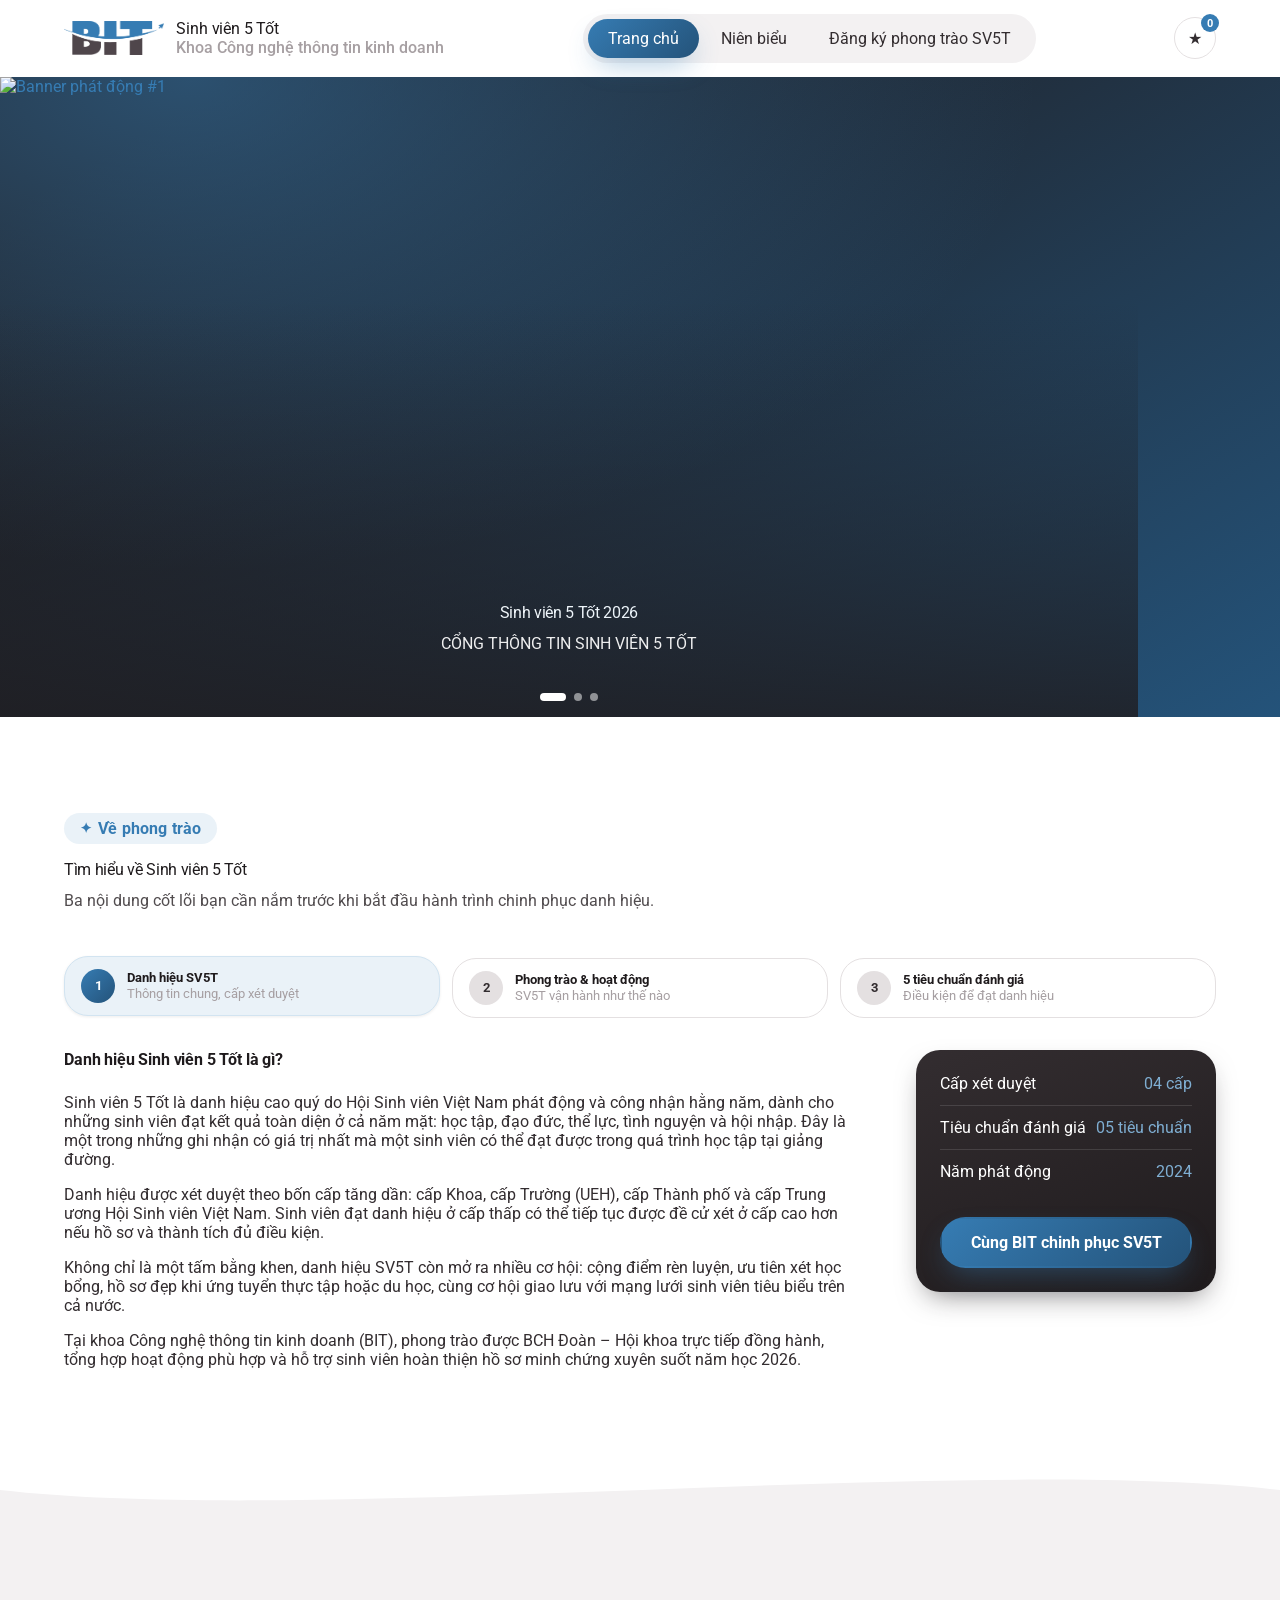
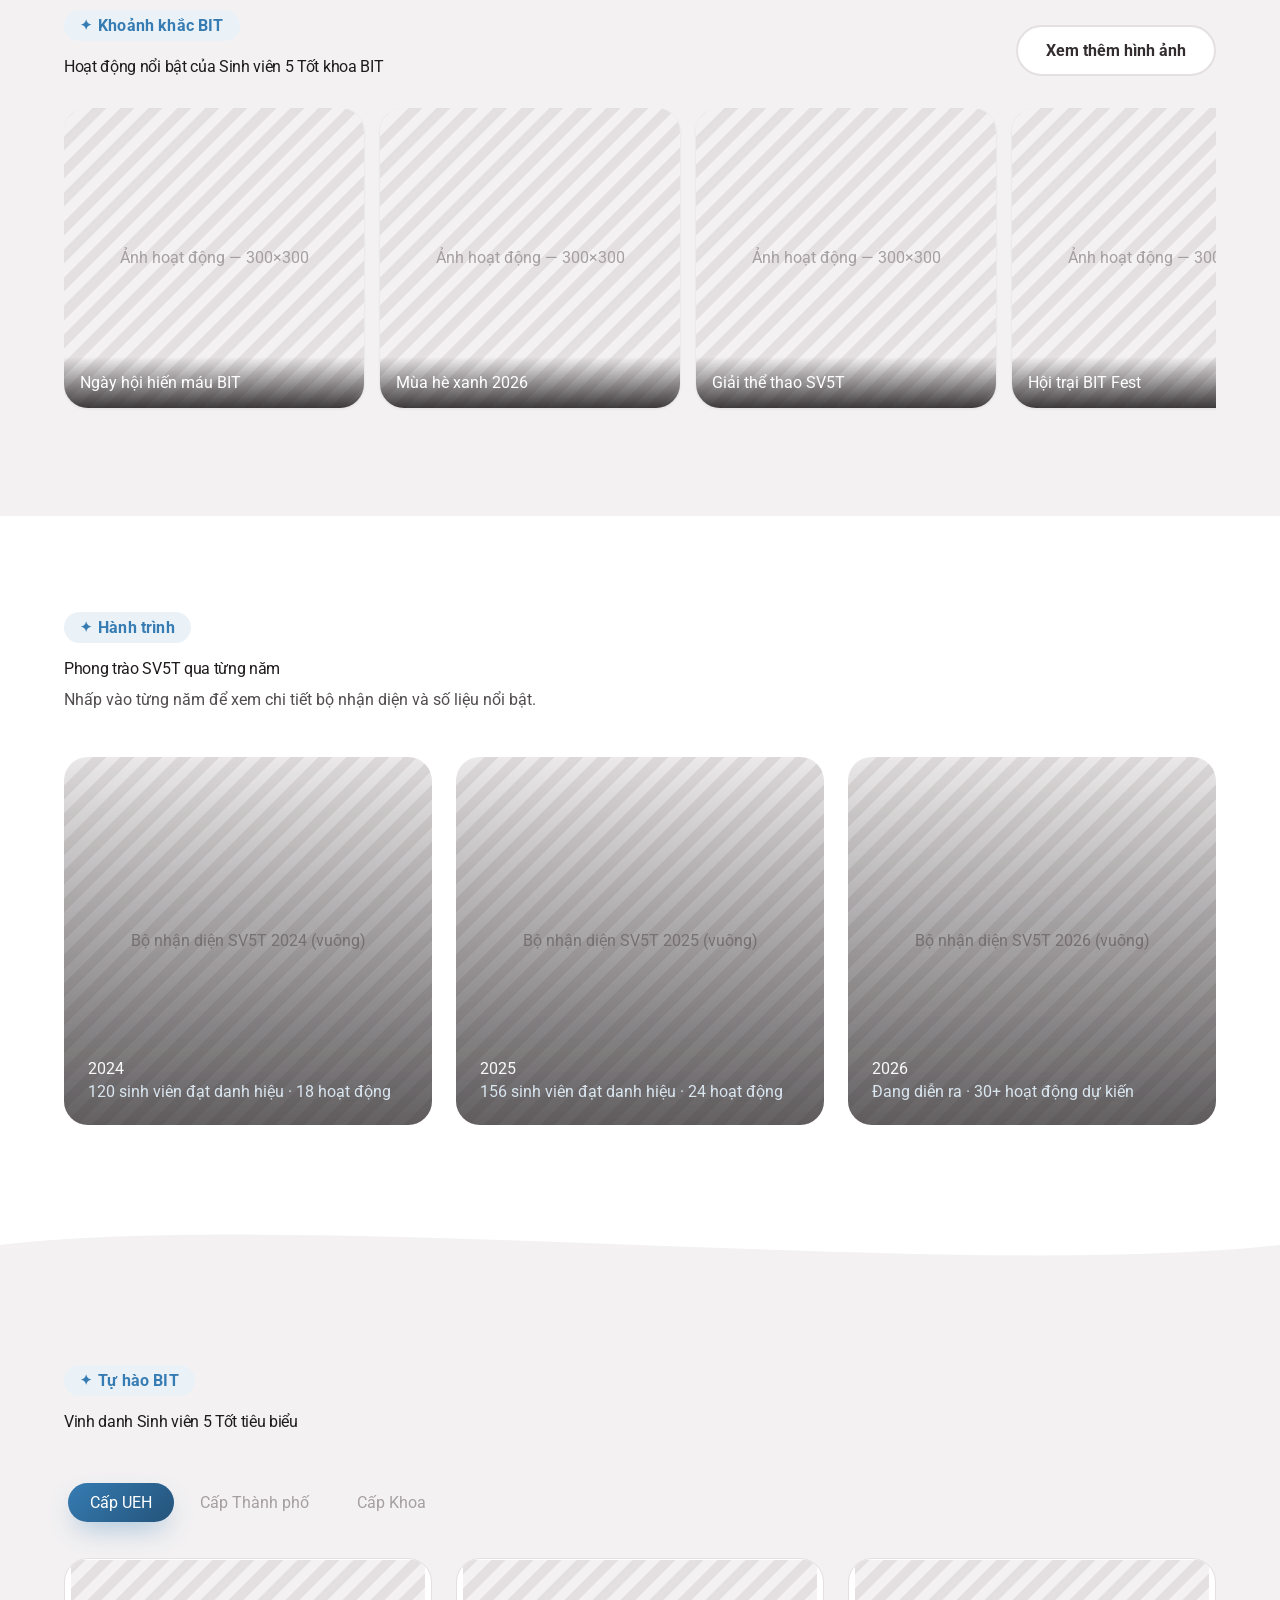
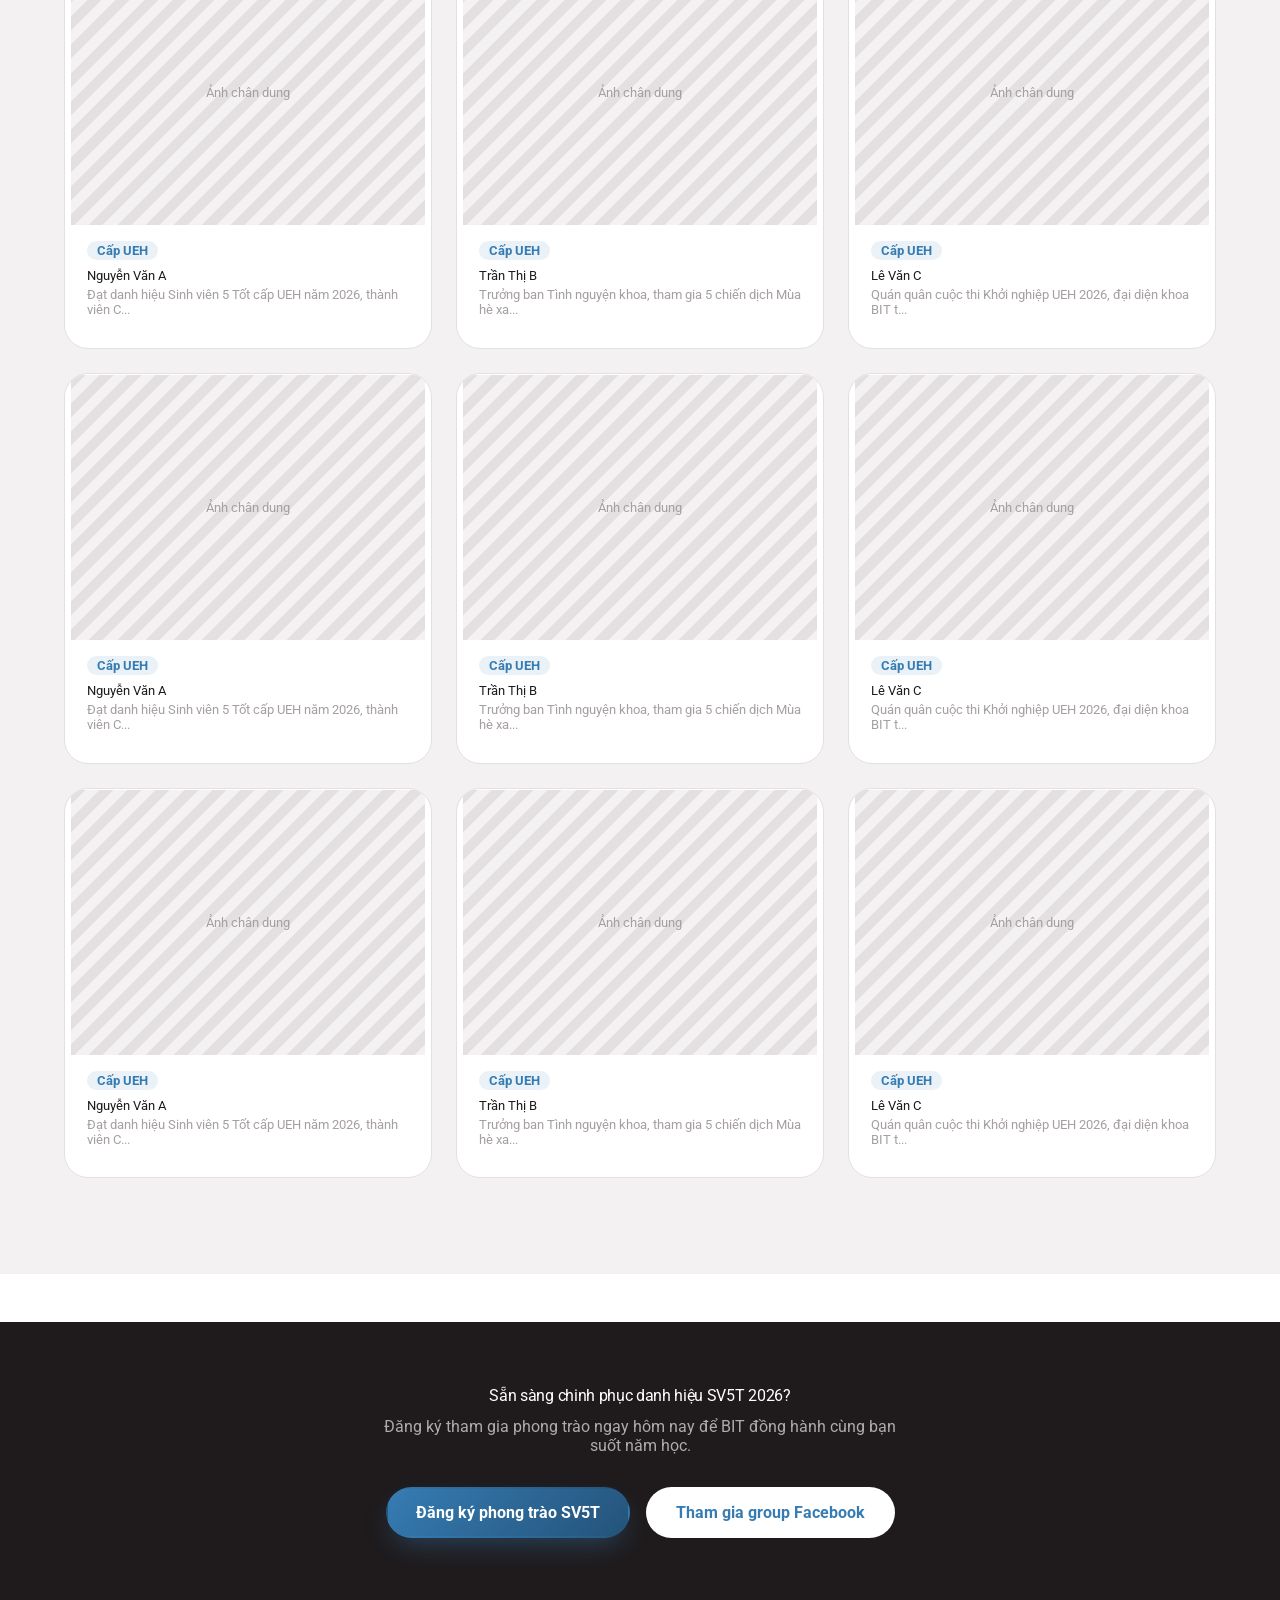
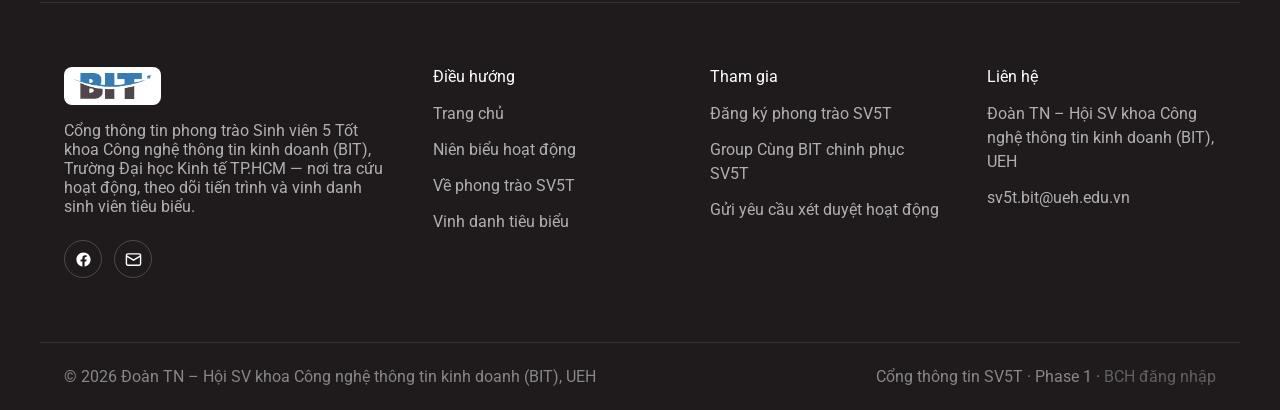
==== commit bf954ada: "Update stylesheet link path in index.html Signed-off-by: kythuatbit-tcxd <mangkythuat.bit@gmail.com>" ====
--- a/index.html
+++ b/index.html
@@ -6,7 +6,7 @@
 <title>Sinh viên 5 Tốt — Khoa Công nghệ thông tin kinh doanh (BIT)</title>
 <link rel="preconnect" href="https://fonts.googleapis.com">
 <link href="https://fonts.googleapis.com/css2?family=Be+Vietnam+Pro:wght@400;500;600;700;800&display=swap" rel="stylesheet">
-<link rel="stylesheet" href="root.css">
+<link rel="stylesheet" href="./css/root.css">
 <link rel="stylesheet" href="style.css">
 </head>
 <body>
--- a/css/root.css
+++ b/css/root.css
@@ -0,0 +1,157 @@
+@import url('https://fonts.googleapis.com/css2?family=Roboto:wght@300;400;500;700&display=swap');
+/* =================================================== *//* ==========================================================================
+   ROOT.CSS — Design Tokens
+   Bộ nhận diện SV5T khoa BIT chỉ dùng 2 màu gốc lấy từ logo:
+     - Xanh BIT   : #367CB3
+     - Than BIT   : #4F464B
+   Mọi sắc thái khác trong site đều là tint/shade phái sinh từ 2 màu này.
+   CHỈ SỬA FILE NÀY khi cần đổi màu sắc / font chữ / khoảng cách / bo góc
+   cho toàn bộ website — style.css không khai màu cứng ở bất kỳ đâu.
+   ========================================================================== */
+
+:root {
+  /* ---- Màu gốc thương hiệu (không đổi) ---- */
+  --color-blue-500: #367CB3;   /* Xanh BIT — màu chính, CTA, liên kết, active */
+  --color-dark-500: #4F464B;   /* Than BIT — màu chữ chính, khối tương phản */
+
+  /* ---- Tint/shade phái sinh từ Xanh BIT ---- */
+  --color-blue-50:  #EAF2F8;
+  --color-blue-100: #D2E4F1;
+  --color-blue-300: #7FAED2;
+  --color-blue-600: #2E6996;
+  --color-blue-700: #24537A;
+
+  /* ---- Tint/shade phái sinh từ Than BIT ---- */
+  --color-dark-50:  #F3F1F2;
+  --color-dark-100: #E4E0E1;
+  --color-dark-300: #A69FA2;
+  --color-dark-700: #332D30;
+  --color-dark-900: #1F1B1D;
+
+  /* ---- Nền & bề mặt trung tính (từ than pha loãng, không thêm hue mới) ---- */
+  --color-bg:         #FFFFFF;
+  --color-bg-alt:     var(--color-dark-50);
+  --color-surface:    #FFFFFF;
+  --color-border:     var(--color-dark-100);
+
+  /* ---- Vai trò ngữ nghĩa ---- */
+  --color-text:            var(--color-dark-700);
+  --color-text-muted:      var(--color-dark-300);
+  --color-text-on-dark:    #FFFFFF;
+  --color-text-on-primary: #FFFFFF;
+  --color-primary:         var(--color-blue-500);
+  --color-primary-hover:   var(--color-blue-600);
+  --color-primary-soft:    var(--color-blue-50);
+  --color-accent-dark:     var(--color-dark-500);
+  --color-overlay-dark:    rgba(31, 27, 29, 0.72); /* overlay hover trên ảnh */
+
+  /* ---- Trạng thái (đo bằng độ đậm/nhạt, không lệch sang hue khác) ---- */
+  --color-status-active-bg:   var(--color-blue-50);
+  --color-status-active-text: var(--color-blue-700);
+  --color-status-expired-bg:  var(--color-dark-100);
+  --color-status-expired-text:var(--color-dark-700);
+  --color-status-pending-bg:  var(--color-dark-50);
+  --color-status-pending-text:var(--color-dark-500);
+
+   /* ---- Typography (Theo Figma Quỳnh) ---- */
+--font-family-base: 'Roboto', sans-serif;
+--fw-regular: 400;
+--fw-medium: 500;
+--fw-bold: 700;
+
+/* H1: 36/130 */
+--font-size-h1: 36px;
+--line-height-h1: 1.3;
+
+/* H2: 24/130 */
+--font-size-h2: 24px;
+--line-height-h2: 1.3;
+
+/* Body: 16/150 */
+--font-size-body: 16px;
+--line-height-body: 1.5;
+
+/* Button: 16/Auto */
+--font-size-button: 16px;
+--line-height-button: normal;
+
+  /* ---- Spacing scale ---- */
+  --space-1: 4px;
+  --space-2: 8px;
+  --space-3: 12px;
+  --space-4: 16px;
+  --space-5: 24px;
+  --space-6: 32px;
+  --space-7: 48px;
+  --space-8: 64px;
+  --space-9: 96px;
+
+  /* ---- Layout ---- */
+  --container-max: 1200px;
+  --container-pad: var(--space-5);
+  --radius-sm: 8px;
+  --radius-md: 16px;
+  --radius-lg: 24px;
+  --radius-xl: 32px;
+  --radius-pill: 999px;
+
+  /* ---- Hiệu ứng ---- */
+  --shadow-sm: 0 1px 3px rgba(31, 27, 29, 0.08);
+  --shadow-md: 0 8px 24px rgba(31, 27, 29, 0.12);
+  --shadow-lg: 0 20px 48px rgba(31, 27, 29, 0.16);
+  --shadow-header: 0 4px 20px rgba(31, 27, 29, 0.08);
+  --shadow-focus: 0 0 0 4px var(--color-blue-100);
+  --shadow-glow: 0 12px 28px -8px rgba(54, 124, 179, 0.45);
+  --shadow-glow-dark: 0 12px 28px -10px rgba(31, 27, 29, 0.55);
+  --transition-base: 200ms ease;
+  --transition-slow: 400ms ease;
+  --ease-out: cubic-bezier(0.16, 1, 0.3, 1);
+  --ease-bounce: cubic-bezier(0.34, 1.56, 0.64, 1);
+
+  /* ---- Gradient (phái sinh từ 2 màu gốc — dùng cho điểm nhấn "Gen Z") ---- */
+  --gradient-primary: linear-gradient(135deg, var(--color-blue-500) 0%, var(--color-blue-700) 100%);
+  --gradient-brand: linear-gradient(120deg, var(--color-blue-500) 0%, var(--color-blue-300) 55%, var(--color-blue-500) 100%);
+  --gradient-dark: linear-gradient(160deg, var(--color-dark-700) 0%, var(--color-dark-900) 100%);
+  --gradient-hero: radial-gradient(120% 140% at 15% 0%, rgba(54,124,179,0.55) 0%, rgba(31,27,29,0) 55%), linear-gradient(150deg, var(--color-dark-900) 10%, var(--color-blue-700) 100%);
+  --gradient-text: linear-gradient(100deg, #fff 20%, var(--color-blue-100) 100%);
+/* ==========================================================================
+     BỔ SUNG ĐẦY ĐỦ THEO HÌNH HƯỚNG DẪN & FEEDBACK ANH BẢO LEE
+     ========================================================================== */
+
+  /* --- 1. BẢNG MÀU (COLORS - THEO ẢNH GỢI Ý) --- */
+  /* Màu chủ đạo */
+  --primary-color: var(--color-blue-500);          /* #367CB3 - Xanh BIT */
+  --primary-hover: var(--color-blue-600);          /* #2E6996 - Màu hover khi rê chuột */
+  --primary-color-2: #EAF2F8;                      /* Xanh nhạt cho tab/badge */
+
+  /* Màu nền và chữ */
+  --bg-color: #ffffff;                             /* Màu nền chính */
+  --text-color: var(--color-dark-500);             /* #4F464B - Màu chữ chính */
+  --text-muted: var(--color-dark-300);             /* #A69FA2 - Màu chữ phụ/mờ */
+
+  /* Màu trạng thái */
+  --success-color: #28a745;                        /* Màu xanh lá thành công */
+  --error-color: #dc3545;                          /* Màu đỏ thông báo lỗi */
+
+  /* --- 2. NÚT BẤM (BUTTON TOKENS) --- */
+  --button-height: 44px;                           /* Chiều cao của 1 button */
+  --button-padding-y: 10px;                        /* Khoảng cách trên dưới nút */
+  --button-padding-x: 20px;                        /* Khoảng cách trái phải nút */
+
+  /* --- 3. BO GÓC (BORDER RADIUS) --- */
+  --radius-button: 8px;                            /* Bo góc button */
+  --radius-card: 16px;                             /* Bo góc khung ảnh và thẻ card */
+  --radius-pill: 999px;                            /* Bo tròn tab viên thuốc */
+
+  /* --- 4. KHOẢNG CÁCH (SPACING) DESKTOP --- */
+  --gap-col-cards: 24px;                           /* Khoảng cách ngang giữa các khối trên cùng 1 hàng */
+  --gap-icon-text: 8px;                            /* Khoảng cách giữa icon và chữ */
+  --spacing-section-y: 80px;                       /* Khoảng cách giữa các section lớn với nhau */
+
+  /* --- 5. KÍCH THƯỚC DÀNH CHO ĐIỆN THOẠI (MOBILE RESPONSIVE) --- */
+  --font-size-h1-mobile: 28px;                     /* Cỡ chữ H1 thu nhỏ trên mobile */
+  --font-size-h2-mobile: 20px;                     /* Cỡ chữ H2 thu nhỏ trên mobile */
+  --font-size-body-mobile: 15px;                   /* Cỡ chữ nội dung trên mobile */
+  --gap-col-mobile: 16px;                          /* Khoảng cách ngang co lại trên điện thoại */
+  --spacing-section-mobile: 48px;                  /* Khoảng cách section co lại trên điện thoại */
+}
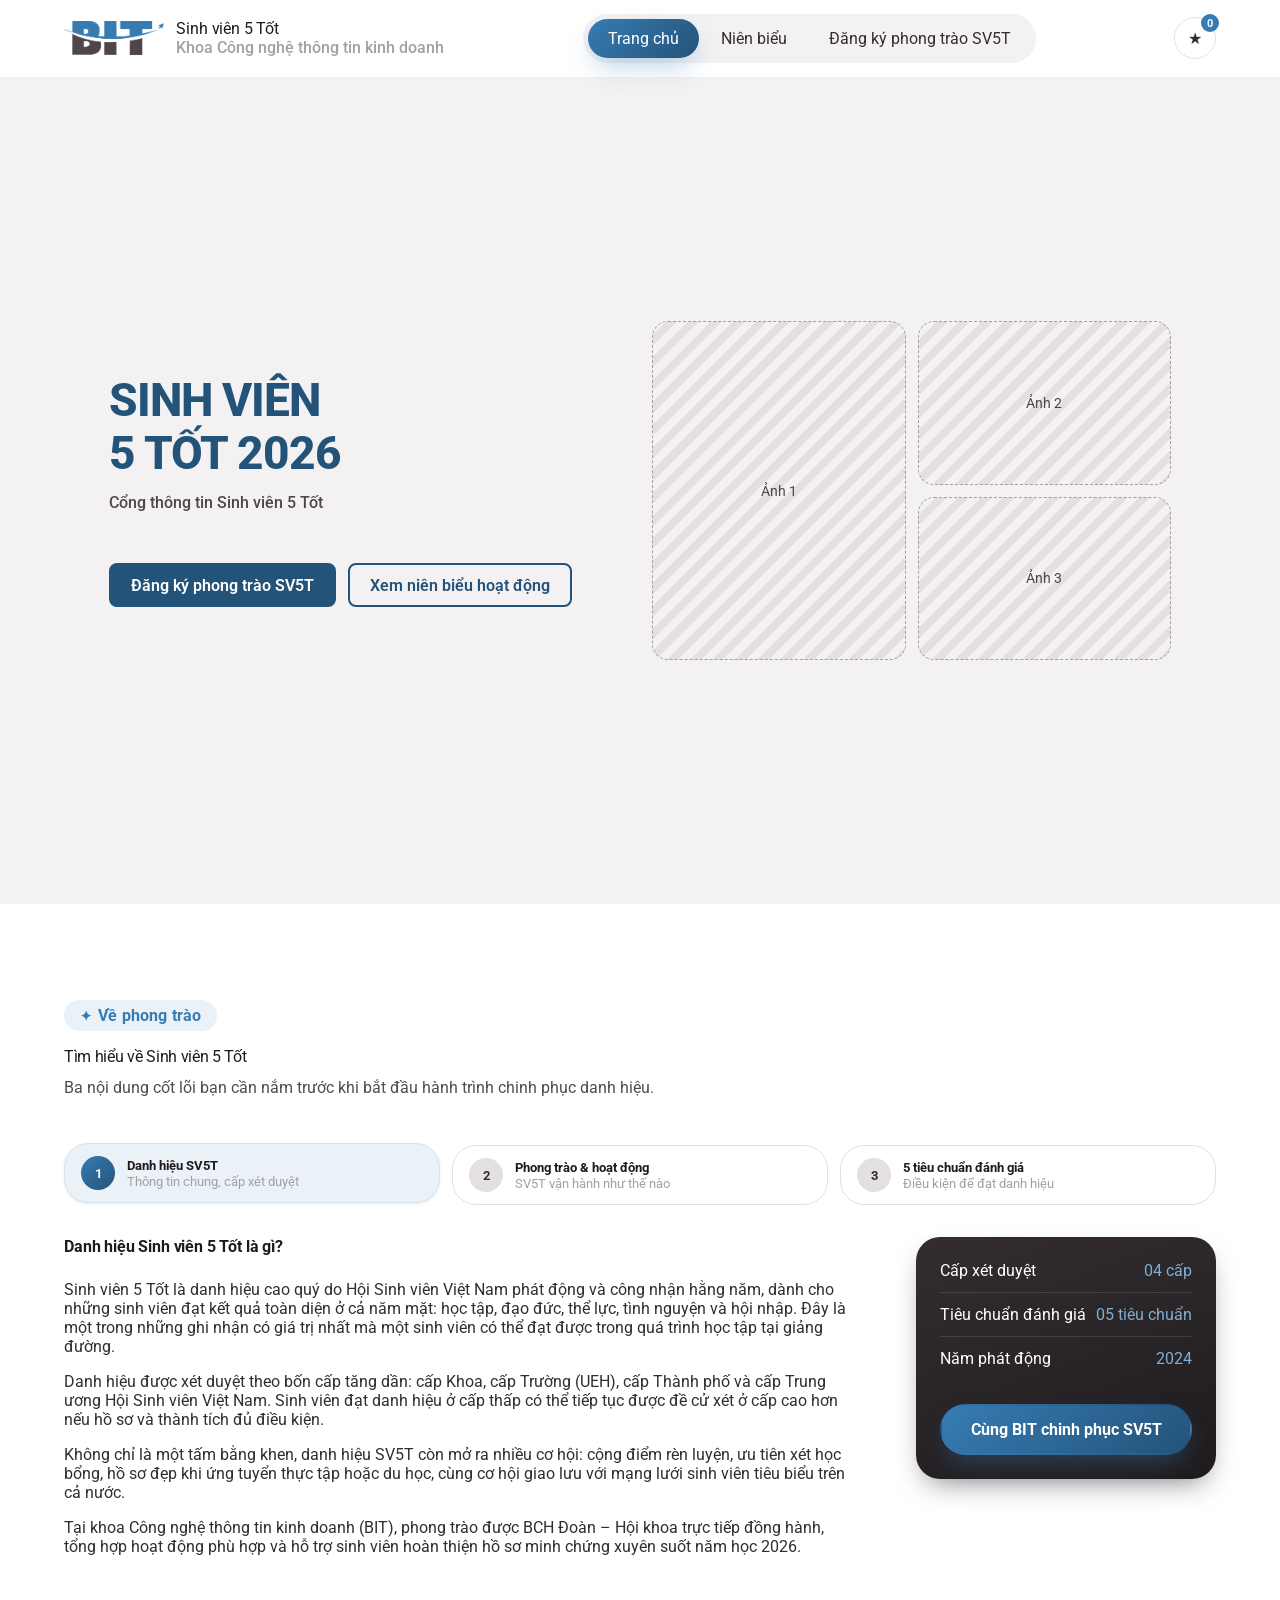
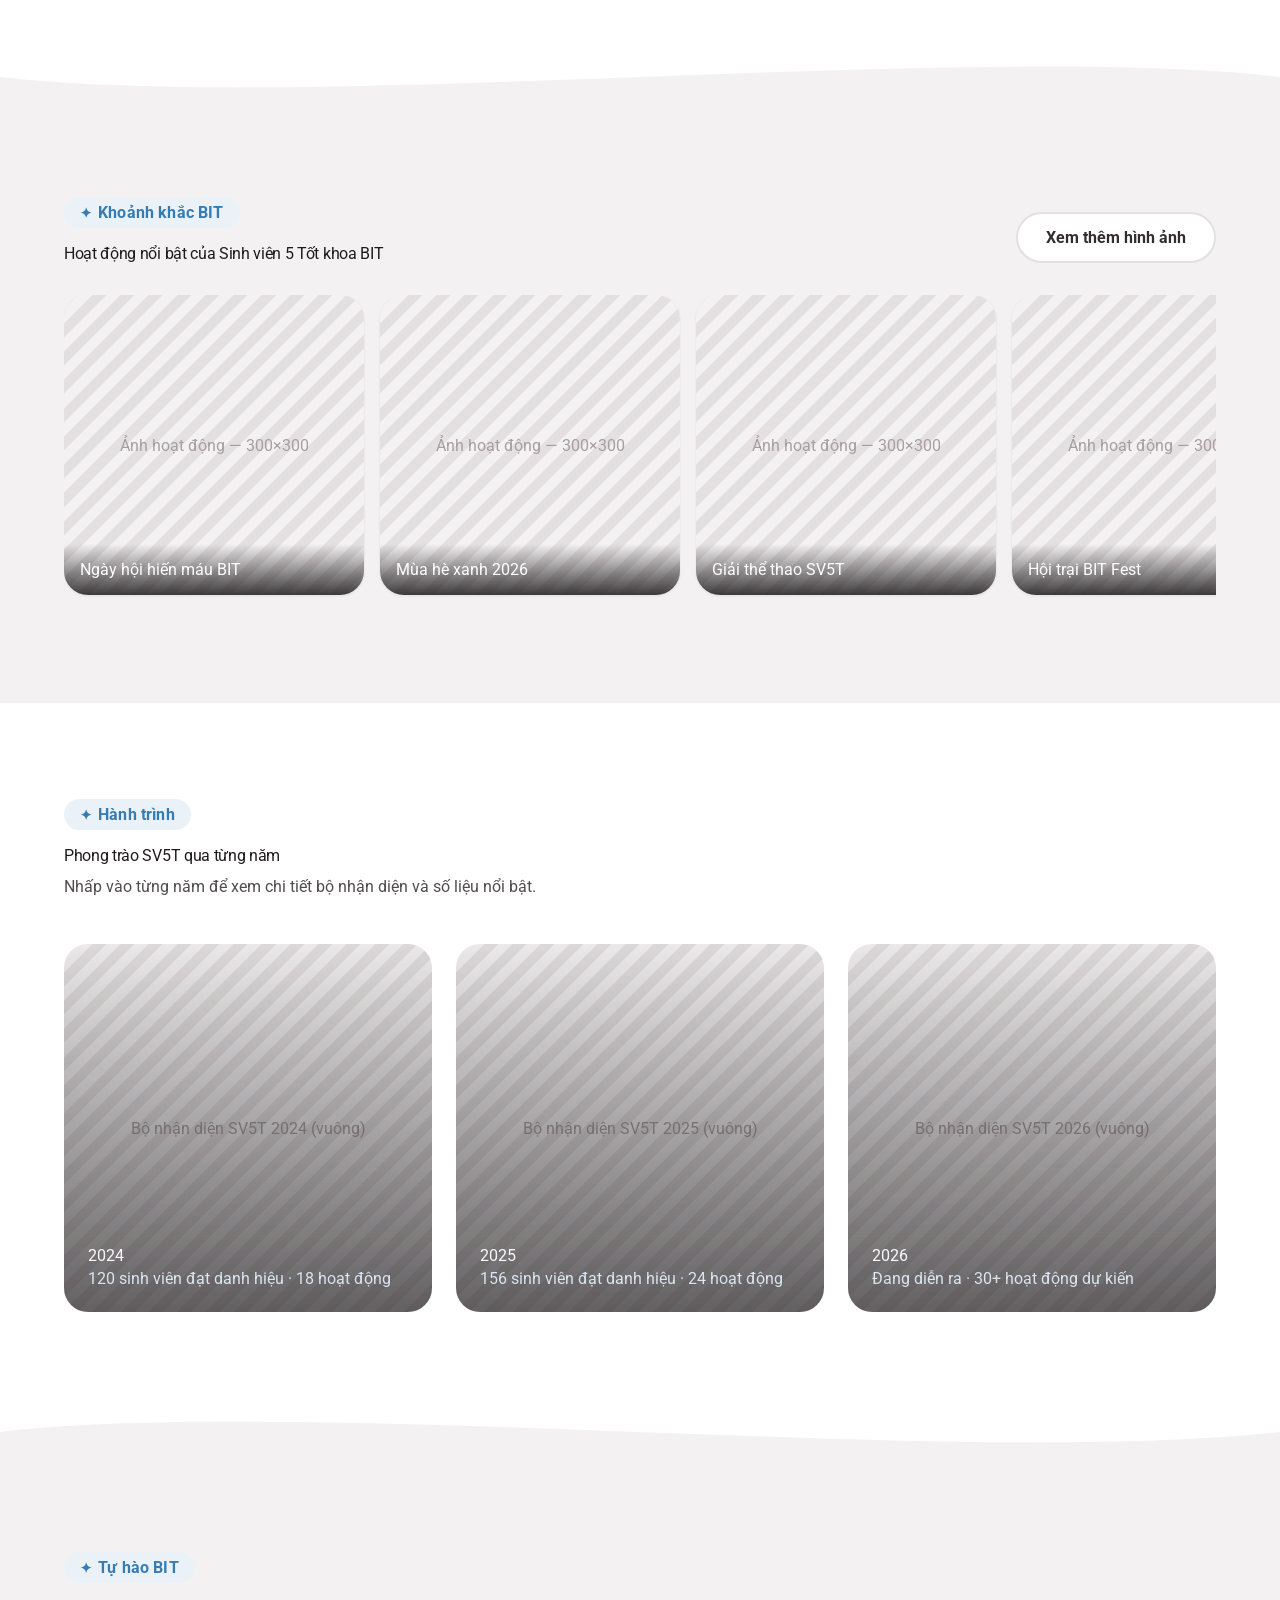
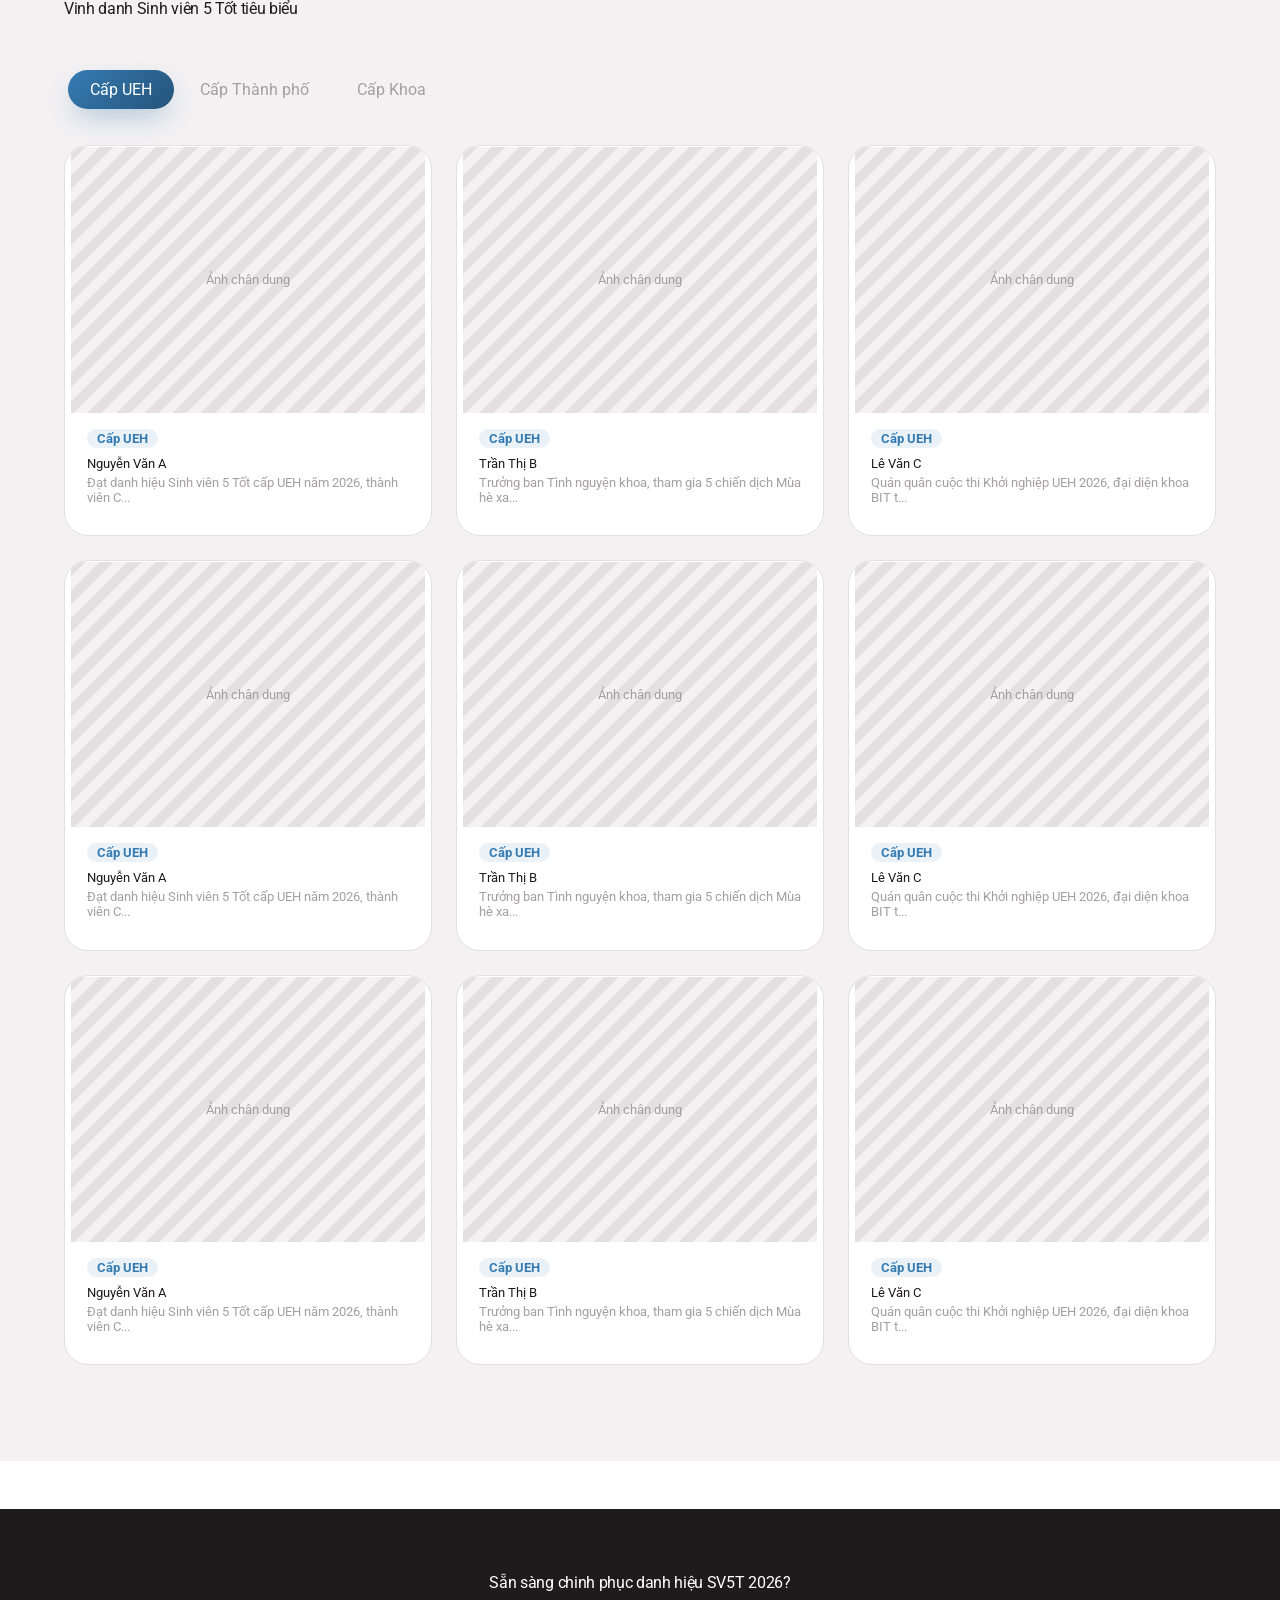
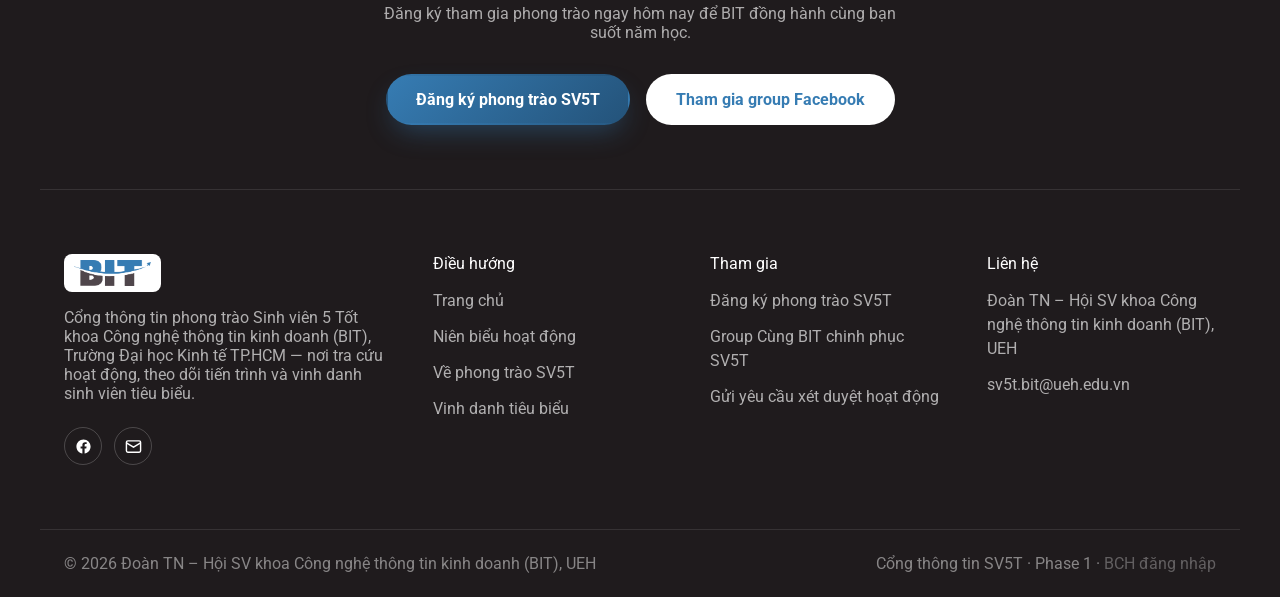
==== commit eab59c9b: "Thêm banner hero vào index và thêm file banner.css" ====
--- a/index.html
+++ b/index.html
@@ -8,6 +8,7 @@
 <link href="https://fonts.googleapis.com/css2?family=Be+Vietnam+Pro:wght@400;500;600;700;800&display=swap" rel="stylesheet">
 <link rel="stylesheet" href="./css/root.css">
 <link rel="stylesheet" href="style.css">
+<link rel="stylesheet" href="./css/banner.css">
 </head>
 <body>
 
@@ -37,29 +38,33 @@
   </div>
 </header>
 
-
-<!-- HERO BANNER SLIDER -->
-<section class="hero">
-  <div class="hero-slider" id="heroSlider">
-    
-    <a class="hero-slide is-active" href="#" target="_blank" rel="noopener" data-slide>
-      <img src="link-anh-1.jpg" alt="Banner phát động #1" class="hero-img">
-    </a>
-    
-    <a class="hero-slide" href="#" target="_blank" rel="noopener" data-slide>
-      <img src="link-anh-2.jpg" alt="Banner phát động #2" class="hero-img">
-    </a>
-    
-    <a class="hero-slide" href="#" target="_blank" rel="noopener" data-slide>
-      <img src="link-anh-3.jpg" alt="Banner phát động #3" class="hero-img">
-    </a>
-
-    <div class="hero-caption">
-            <h1>Sinh viên 5 Tốt 2026</h1>
-      <p>CỔNG THÔNG TIN SINH VIÊN 5 TỐT</p>
-    </div>
-    
-    <div class="hero-dots" id="heroDots"></div>
+<!-- HERO BANNER -->
+<section class="hero-banner" id="hero">
+  <div class="hero-banner__inner">
+    <div class="hero-banner__layout">
+
+      <!-- Cột trái: 7 hàng (hàng 1, 5, 7 là khoảng trống do CSS tạo) -->
+      <div class="hero-content">
+        <h1 class="hero-content__title">
+          <span class="hero-content__title-line--one">SINH VIÊN</span>
+          <span class="hero-content__title-line--two">5 TỐT 2026</span>
+        </h1>
+        <p class="hero-content__subtitle">Cổng thông tin Sinh viên 5 Tốt</p>
+
+        <div class="hero-content__actions">
+          <a href="dang-ky.html" target="_blank" rel="noopener" class="hero-button hero-button--primary">Đăng ký phong trào SV5T</a>
+          <a href="nien-bieu.html" class="hero-button hero-button--outline">Xem niên biểu hoạt động</a>
+        </div>
+      </div>
+
+      <!-- Cột phải: 3 khung ảnh (thay chữ bằng <img class="hero-gallery__image"> khi có ảnh) -->
+      <div class="hero-gallery">
+        <div class="hero-gallery__item hero-gallery__item--one">Ảnh 1</div>
+        <div class="hero-gallery__item hero-gallery__item--two">Ảnh 2</div>
+        <div class="hero-gallery__item hero-gallery__item--three">Ảnh 3</div>
+      </div>
+
+    </div>
   </div>
 </section>
 
--- a/css/banner.css
+++ b/css/banner.css
@@ -0,0 +1,230 @@
+/* ==========================================================================
+   HERO.CSS — Hero banner "Sinh viên 5 Tốt 2026"
+   Gắn vào trang bằng: <link rel="stylesheet" href="./css/hero.css">
+   (đặt SAU root.css và style.css)
+
+   - Mọi class đều bắt đầu bằng "hero-" nên không đụng class cũ của style.css.
+   - Màu / bo góc / chiều cao nút lấy từ token trong root.css
+     (giá trị sau dấu phẩy là dự phòng nếu token chưa có).
+   ========================================================================== */
+
+.hero-banner {
+  /* ---- Token riêng của hero ---- */
+  --hero-header-height: 73px;                 /* chiều cao header cố định */
+  --hero-page-max-width: 1440px;
+  --hero-grid-gap: 24px;
+  --hero-gap-before-buttons: 32px;            /* chiều cao hàng 5 (trống) */
+
+  /* Chiều cao 1 dòng chữ tiêu đề = chiều cao khung "SINH VIÊN".
+     Hàng 1 và hàng 7 dùng đúng giá trị này để nhóm ảnh nhô ra trên/dưới. */
+  --hero-title-font-size: clamp(2.25rem, 3.6vw, 3.25rem);
+  --hero-title-line-height: 1.15;
+  --hero-title-line-size: calc(var(--hero-title-font-size) * var(--hero-title-line-height));
+
+  --hero-color-primary: var(--color-blue-500, #367cb3);
+  --hero-color-primary-dark: var(--color-blue-700, #24537a);
+  --hero-color-primary-darker: #1c4261;
+  --hero-color-text-muted: var(--color-dark-500, #4f464b);
+  --hero-color-bg: var(--color-bg-alt, #f3f1f2);
+  --hero-color-placeholder-border: var(--color-dark-300, #a69fa2);
+  --hero-color-placeholder-stripe: var(--color-dark-100, #e4e0e1);
+  --hero-radius-button: var(--radius-button, 8px);
+  --hero-radius-card: var(--radius-card, 16px);
+  --hero-button-height: var(--button-height, 44px);
+
+  /* Chiều cao: lấp đầy màn hình trừ header 73px.
+     Nếu .site-header đang position: fixed, thêm: margin-top: var(--hero-header-height); */
+  min-height: calc(100vh - var(--hero-header-height));
+  min-height: calc(100dvh - var(--hero-header-height));
+  display: flex;
+  align-items: center;
+  background: var(--hero-color-bg);
+  font-family: inherit;
+}
+
+/* ---------- Lưới 12 cột, tối đa 1440px, căn giữa ---------- */
+.hero-banner__inner {
+  width: 100%;
+  max-width: var(--hero-page-max-width);
+  margin-inline: auto;
+  display: grid;
+  grid-template-columns: repeat(12, minmax(0, 1fr));
+  column-gap: var(--hero-grid-gap);
+}
+
+/* Nội dung chỉ nằm từ cột 2 đến cột 11 (đường lưới 2 → 12);
+   bên trong chia 10 cột: 5 cột chữ + 5 cột ảnh */
+.hero-banner__layout {
+  grid-column: 2 / 12;
+  display: grid;
+  grid-template-columns: repeat(10, minmax(0, 1fr));
+  column-gap: var(--hero-grid-gap);
+  align-items: stretch;   /* nhóm ảnh cao bằng toàn bộ cột chữ (hàng 1 → hàng 7) */
+  padding-block: 48px;
+}
+
+/* ---------- Cột trái: 7 hàng ----------
+   1. trống (cao = 1 dòng "SINH VIÊN")   2. "SINH VIÊN"   3. "5 TỐT 2026"
+   4. dòng phụ (sát đáy hàng)   5. trống (cố định)   6. nhóm nút
+   7. trống (cao = 1 dòng "SINH VIÊN")
+   => Nhóm ảnh cao hơn chữ phía trên và thấp hơn nút phía dưới đúng 1 khung "SINH VIÊN". */
+.hero-content {
+  grid-column: 1 / 6;
+  display: grid;
+  grid-template-rows:
+    var(--hero-title-line-size)
+    auto
+    auto
+    auto
+    var(--hero-gap-before-buttons)
+    auto
+    var(--hero-title-line-size);
+  justify-items: start;
+}
+
+/* Tiêu đề chiếm hàng 2–3; mỗi dòng chữ nằm đúng một hàng (subgrid) */
+.hero-content__title {
+  grid-row: 2 / 4;
+  display: grid;
+  grid-template-rows: subgrid;
+  font-size: var(--hero-title-font-size);
+  font-weight: 800;
+  line-height: var(--hero-title-line-height);
+  color: var(--hero-color-primary-dark);
+}
+
+.hero-content__title-line--one { grid-row: 1; }
+.hero-content__title-line--two { grid-row: 2; }
+
+/* Hàng 4: dòng phụ, căn sát cạnh dưới của hàng */
+.hero-content__subtitle {
+  grid-row: 4;
+  align-self: end;
+  margin-top: 12px;
+  font-size: 1rem;
+  font-weight: 500;
+  line-height: 1.5;
+  color: var(--hero-color-text-muted);
+}
+
+/* Hàng 6: nhóm nút ngang */
+.hero-content__actions {
+  grid-row: 6;
+  display: flex;
+  flex-wrap: wrap;
+  gap: 12px;
+}
+
+/* ---------- Nút bấm ---------- */
+.hero-button {
+  display: inline-flex;
+  align-items: center;
+  justify-content: center;
+  min-height: var(--hero-button-height);
+  padding: 10px 20px;
+  border: 2px solid var(--hero-color-primary-dark);
+  border-radius: var(--hero-radius-button);
+  font: inherit;
+  font-size: 1rem;
+  font-weight: 600;
+  text-decoration: none;
+  cursor: pointer;
+  transition: background-color 0.2s ease, color 0.2s ease;
+}
+
+.hero-button--primary {
+  background: var(--hero-color-primary-dark);
+  color: #ffffff;
+}
+
+.hero-button--primary:hover {
+  background: var(--hero-color-primary-darker);
+  border-color: var(--hero-color-primary-darker);
+}
+
+.hero-button--outline {
+  background: transparent;
+  color: var(--hero-color-primary-dark);
+}
+
+.hero-button--outline:hover {
+  background: var(--hero-color-primary-dark);
+  color: #ffffff;
+}
+
+.hero-button:focus-visible {
+  outline: 3px solid var(--hero-color-primary);
+  outline-offset: 2px;
+}
+
+/* ---------- Cột phải: 3 khung ảnh ---------- */
+.hero-gallery {
+  grid-column: 6 / 11;
+  display: grid;
+  grid-template-columns: 1fr 1fr;
+  grid-template-rows: 1fr 1fr;
+  gap: 12px;
+  width: 100%;
+  align-self: stretch;    /* cao bằng cột chữ, không đặt chiều cao cố định */
+  min-height: 280px;
+}
+
+.hero-gallery__item {
+  display: flex;
+  align-items: center;
+  justify-content: center;
+  overflow: hidden;
+  border: 1px dashed var(--hero-color-placeholder-border);
+  border-radius: var(--hero-radius-card);
+  font-size: 0.875rem;
+  color: var(--hero-color-text-muted);
+  background: repeating-linear-gradient(
+    -45deg,
+    var(--hero-color-placeholder-stripe) 0 8px,
+    var(--hero-color-bg) 8px 16px
+  );
+}
+
+.hero-gallery__item--one   { grid-column: 1; grid-row: 1 / span 2; } /* dọc, bên trái */
+.hero-gallery__item--two   { grid-column: 2; grid-row: 1; }         /* ngang, trên */
+.hero-gallery__item--three { grid-column: 2; grid-row: 2; }         /* ngang, dưới */
+
+/* Khi có ảnh thật: <img class="hero-gallery__image" src="..." alt="..."> */
+.hero-gallery__image {
+  width: 100%;
+  height: 100%;
+  object-fit: cover;
+}
+
+/* ---------- Responsive ---------- */
+@media (max-width: 1100px) {
+  .hero-banner { --hero-grid-gap: 16px; }
+}
+
+/* Mobile / tablet dọc: 1 cột */
+@media (max-width: 768px) {
+  .hero-banner { align-items: flex-start; }
+
+  .hero-banner__layout {
+    grid-column: 1 / -1;
+    grid-template-columns: 1fr;
+    row-gap: 32px;
+    padding: 32px 20px;
+  }
+
+  .hero-content,
+  .hero-gallery { grid-column: 1 / -1; }
+
+  /* Hàng trống 1 và 7 thu về 0 */
+  .hero-content {
+    grid-template-rows: 0 auto auto auto var(--hero-gap-before-buttons) auto 0;
+  }
+
+  .hero-content__actions {
+    flex-direction: column;
+    align-items: stretch;
+    width: 100%;
+  }
+
+  .hero-gallery { height: clamp(280px, 80vw, 440px); }
+}
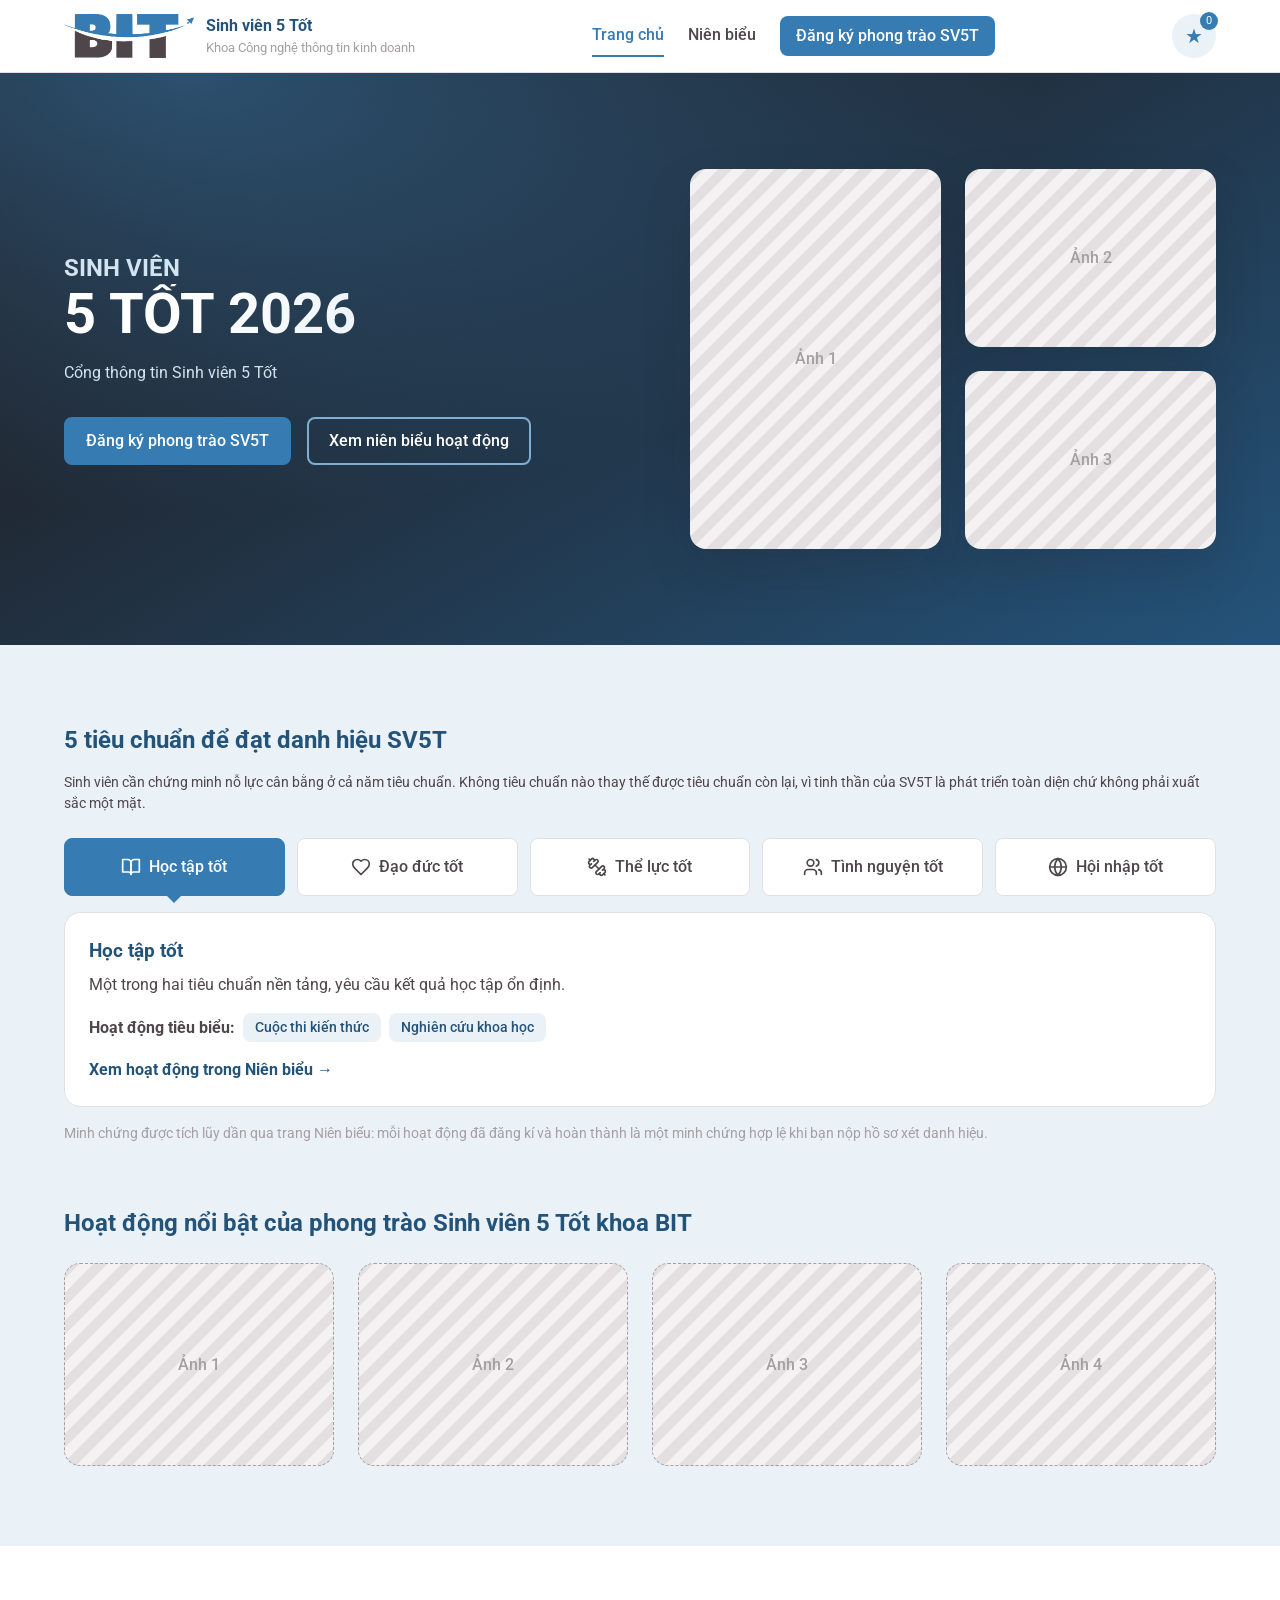
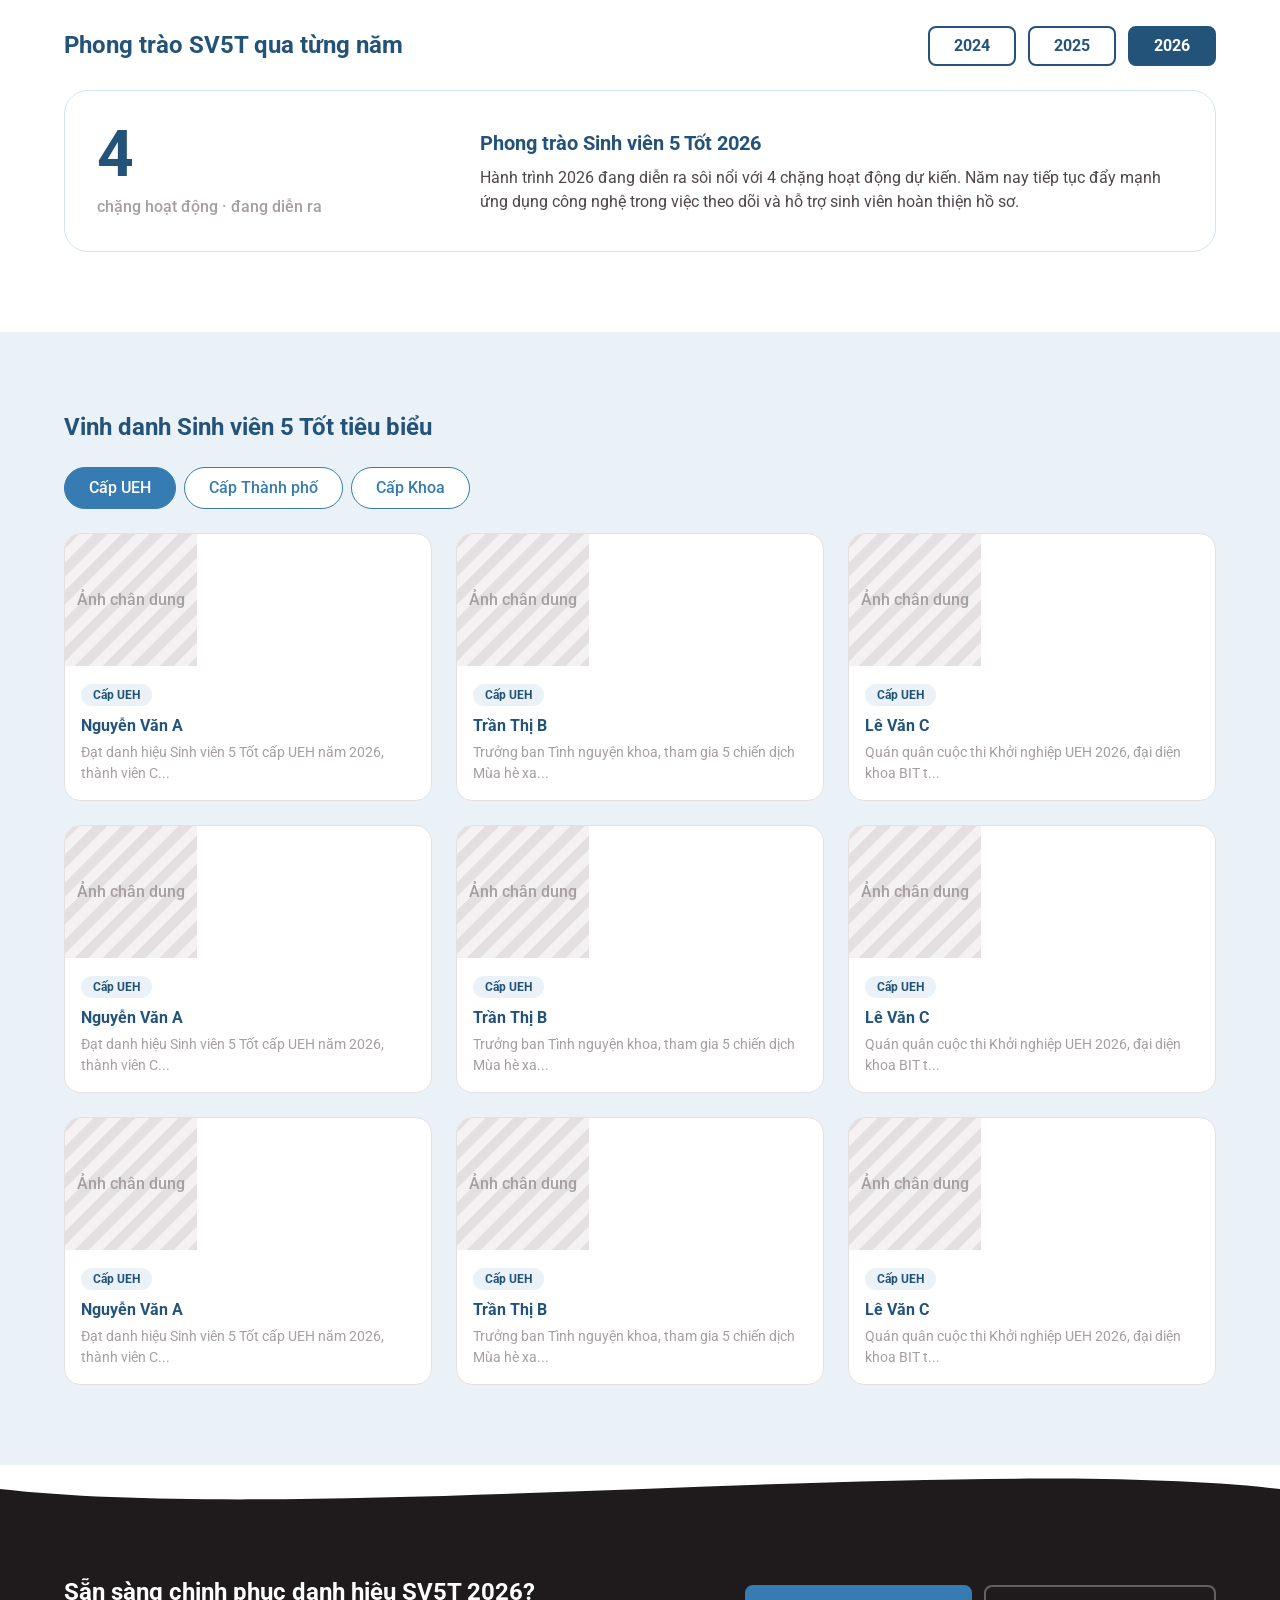
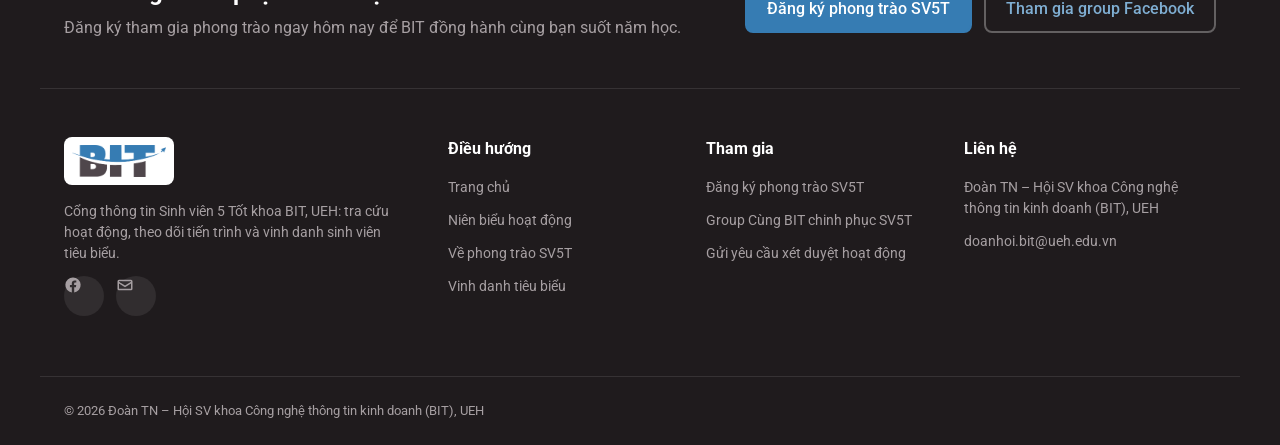
==== commit a6ef5a97: "Gộp code của các nhỏ Signed-off-by: kythuatbit-tcxd <mangkythuat.bit@gmail.com>" ====
--- a/index.html
+++ b/index.html
@@ -2,16 +2,167 @@
 <html lang="vi">
 <head>
 <meta charset="UTF-8">
-<meta name="viewport" content="width=device-width, initial-scale=1.0">
-<title>Sinh viên 5 Tốt — Khoa Công nghệ thông tin kinh doanh (BIT)</title>
-<link rel="preconnect" href="https://fonts.googleapis.com">
-<link href="https://fonts.googleapis.com/css2?family=Be+Vietnam+Pro:wght@400;500;600;700;800&display=swap" rel="stylesheet">
+<meta name="viewport" content="width=device-width, initial-scale=1">
+<title>Sinh viên 5 Tốt 2026 — Khoa Công nghệ thông tin kinh doanh (BIT)</title>
+
+<!-- root.css: nguồn duy nhất của màu sắc, font, spacing, bo góc -->
 <link rel="stylesheet" href="./css/root.css">
-<link rel="stylesheet" href="style.css">
-<link rel="stylesheet" href="./css/banner.css">
+
+<style>
+/* ===== Base (chỉ dùng biến từ root.css) ===== */
+*,*::before,*::after{box-sizing:border-box}
+html{scroll-behavior:smooth}
+body{margin:0;font-family:var(--font-family-base);font-size:var(--font-size-body);line-height:var(--line-height-body);color:var(--text-color);background:var(--bg-color)}
+img{max-width:100%;display:block}
+a{color:inherit;text-decoration:none}
+h1{font-size:var(--font-size-h1);line-height:var(--line-height-h1);margin:0}
+h2{font-size:var(--font-size-h2);line-height:var(--line-height-h2);margin:0;color:var(--color-blue-700)}
+h3,h4{margin:0}
+.container{max-width:var(--container-max);margin:0 auto;padding:0 var(--container-pad)}
+.section{padding:var(--spacing-section-y) 0}
+.section--alt{background:var(--primary-color-2)}
+:focus-visible{outline:none;box-shadow:var(--shadow-focus)}
+
+.btn{display:inline-flex;align-items:center;justify-content:center;min-height:var(--button-height);padding:var(--button-padding-y) var(--button-padding-x);border-radius:var(--radius-button);font-size:var(--font-size-button);font-weight:var(--fw-medium);border:2px solid var(--primary-color);cursor:pointer;transition:background var(--transition-base),color var(--transition-base)}
+.btn--primary{background:var(--primary-color);color:var(--color-text-on-primary)}
+.btn--primary:hover{background:var(--primary-hover);border-color:var(--primary-hover)}
+.btn--outline{background:transparent;color:var(--primary-color)}
+.btn--outline:hover{background:var(--primary-color-2)}
+.ph{display:flex;align-items:center;justify-content:center;text-align:center;width:100%;height:100%;color:var(--color-dark-300);font-weight:var(--fw-medium);padding:var(--space-3);
+  background:repeating-linear-gradient(135deg,var(--color-dark-100),var(--color-dark-100) 10px,var(--color-bg-alt) 10px,var(--color-bg-alt) 20px)}
+
+/* ===== Header ===== */
+.site-header{position:sticky;top:0;z-index:50;background:var(--bg-color);border-bottom:1px solid var(--color-border);transition:box-shadow var(--transition-base)}
+.site-header.is-scrolled{box-shadow:var(--shadow-header)}
+.site-header .container{display:flex;align-items:center;justify-content:space-between;gap:var(--space-5);min-height:72px}
+.brand{display:flex;align-items:center;gap:var(--space-3)}
+.brand img{height:44px;width:auto}
+.brand-name{display:block;font-weight:var(--fw-bold);color:var(--color-blue-700)}
+.brand-tag{display:block;font-size:13px;color:var(--text-muted)}
+.nav-menu{display:flex;align-items:center;gap:var(--space-5);font-weight:var(--fw-medium)}
+.nav-menu a{padding:var(--space-2) 0;border-bottom:2px solid transparent}
+.nav-menu a:hover,.nav-menu a.is-active{color:var(--primary-color);border-color:var(--primary-color)}
+.nav-menu .nav-cta{padding:var(--space-2) var(--space-4);border:0;border-radius:var(--radius-button);background:var(--primary-color);color:var(--color-text-on-primary)}
+.nav-menu .nav-cta:hover{background:var(--primary-hover);color:var(--color-text-on-primary)}
+.nav-actions{display:flex;align-items:center;gap:var(--space-3)}
+.icon-btn{position:relative;display:grid;place-items:center;width:var(--button-height);height:var(--button-height);border-radius:var(--radius-pill);background:var(--primary-color-2);color:var(--primary-color);font-size:20px}
+.icon-badge{position:absolute;top:-2px;right:-2px;min-width:18px;height:18px;padding:0 4px;border-radius:var(--radius-pill);background:var(--primary-color);color:var(--color-text-on-primary);font-size:11px;display:grid;place-items:center}
+.nav-toggle{display:none;width:var(--button-height);height:var(--button-height);border:1px solid var(--color-border);border-radius:var(--radius-button);background:var(--bg-color);cursor:pointer;font-size:20px}
+
+/* ===== 1. Banner ===== */
+.hero-banner{background:var(--gradient-hero);color:var(--color-text-on-dark);padding:var(--space-9) 0}
+.hero-banner__layout{display:grid;grid-template-columns:1.1fr 1fr;gap:var(--space-7);align-items:center}
+.hero-content__title{display:flex;flex-direction:column;font-weight:var(--fw-bold)}
+.hero-content__title-line--one{font-size:var(--font-size-h2);color:var(--color-blue-100)}
+.hero-content__title-line--two{font-size:56px;line-height:1.1;background:var(--gradient-text);-webkit-background-clip:text;background-clip:text;color:transparent}
+.hero-content__subtitle{margin:var(--space-4) 0 var(--space-6);color:var(--color-blue-100)}
+.hero-content__actions{display:flex;flex-wrap:wrap;gap:var(--space-4)}
+.hero-button--outline{color:var(--color-text-on-dark);border-color:var(--color-blue-300)}
+.hero-button--outline:hover{background:rgba(255,255,255,.1)}
+.hero-gallery{display:grid;grid-template-columns:1fr 1fr;grid-template-rows:1fr 1fr;gap:var(--gap-col-cards);height:380px}
+.hero-gallery__item{border-radius:var(--radius-card);overflow:hidden;box-shadow:var(--shadow-lg)}
+.hero-gallery__item--one{grid-row:1/3}
+.hero-gallery__image{width:100%;height:100%;object-fit:cover}
+
+/* ===== 2. 5 tiêu chuẩn ===== */
+.tabs-grid{display:grid;grid-template-columns:repeat(5,1fr);gap:var(--space-3);margin-top:var(--space-5)}
+.tab{position:relative;display:flex;align-items:center;justify-content:center;gap:var(--gap-icon-text);padding:var(--space-4) var(--space-2);border:1px solid var(--color-border);border-radius:var(--radius-sm);background:var(--color-surface);color:var(--text-color);font:inherit;font-weight:var(--fw-medium);cursor:pointer;transition:var(--transition-base)}
+.tab svg{width:20px;height:20px;flex:none}
+.tab:hover{border-color:var(--primary-color)}
+.tab[data-active="true"]{background:var(--primary-color);border-color:var(--primary-color);color:var(--color-text-on-primary)}
+.tab[data-active="true"]::after{content:"";position:absolute;left:50%;top:100%;transform:translateX(-50%);border:8px solid transparent;border-top-color:var(--primary-color)}
+.tab-panel{margin-top:var(--space-4);padding:var(--space-5);border:1px solid var(--color-border);border-radius:var(--radius-card);background:var(--color-surface)}
+.tab-panel h3{color:var(--color-blue-700)}
+.tab-panel p{margin:var(--space-2) 0 0;color:var(--text-color)}
+.badge-row{display:flex;flex-wrap:wrap;align-items:center;gap:var(--space-2);margin-top:var(--space-4)}
+.badge{padding:var(--space-1) var(--space-3);border-radius:var(--radius-sm);background:var(--primary-color-2);color:var(--color-blue-700);font-size:14px;font-weight:var(--fw-medium)}
+.link-more{display:inline-block;margin-top:var(--space-4);font-weight:var(--fw-bold);color:var(--color-blue-700)}
+.link-more:hover{text-decoration:underline}
+.note{margin:var(--space-4) 0 0;font-size:14px;color:var(--text-muted)}
+.photo-row{display:grid;grid-template-columns:repeat(4,1fr);gap:var(--gap-col-cards);margin-top:var(--space-5)}
+.photo-row .ph{aspect-ratio:4/3;height:auto;border-radius:var(--radius-card);border:1px dashed var(--color-dark-300)}
+
+/* ===== 3. SV5T qua từng năm ===== */
+.year-head{display:flex;align-items:center;justify-content:space-between;gap:var(--space-4);flex-wrap:wrap;margin-bottom:var(--space-5)}
+.year-tabs{display:flex;gap:var(--space-3)}
+.year-btn{padding:6px var(--space-5);border:2px solid var(--color-blue-700);border-radius:var(--radius-button);background:var(--bg-color);color:var(--color-blue-700);font:inherit;font-weight:var(--fw-bold);cursor:pointer;transition:var(--transition-base)}
+.year-btn[data-active="true"]{background:var(--color-blue-700);color:var(--color-text-on-dark)}
+.year-card{display:grid;grid-template-columns:4fr 8fr;gap:var(--space-6);align-items:center;padding:var(--space-6);border:1px solid var(--color-blue-100);border-radius:var(--radius-lg);background:var(--color-surface)}
+.year-count{font-size:64px;font-weight:var(--fw-bold);line-height:1;color:var(--color-blue-700)}
+.year-card h3{font-size:20px;color:var(--color-blue-700);margin-bottom:var(--space-2)}
+.year-card p{margin:0}
+#year-count-label{margin-top:var(--space-2);font-weight:var(--fw-medium);color:var(--text-muted)}
+
+/* ===== 4. Vinh danh ===== */
+.pill-tabs{display:flex;flex-wrap:wrap;gap:var(--space-2);margin:var(--space-5) 0}
+.tab-btn{padding:var(--space-2) var(--space-5);border:1px solid var(--primary-color);border-radius:var(--radius-pill);background:var(--bg-color);color:var(--primary-color);font:inherit;font-weight:var(--fw-medium);cursor:pointer;transition:var(--transition-base)}
+.tab-btn.is-active{background:var(--primary-color);color:var(--color-text-on-primary)}
+.honor-grid{display:grid;grid-template-columns:repeat(3,1fr);gap:var(--gap-col-cards)}
+.honor-card{display:flex;flex-direction:column;padding:0;overflow:hidden;text-align:left;font:inherit;color:inherit;background:var(--color-surface);border:1px solid var(--color-border);border-radius:var(--radius-card);cursor:pointer;transition:transform var(--transition-base),box-shadow var(--transition-base)}
+.honor-card:hover{transform:translateY(-4px);box-shadow:var(--shadow-md)}
+.honor-card .photo{aspect-ratio:1/1}
+.honor-card .body{padding:var(--space-4)}
+.honor-card h4{margin:var(--space-2) 0 var(--space-1);color:var(--color-blue-700)}
+.achievement{margin:0;font-size:14px;color:var(--text-muted)}
+.level-tag{display:inline-block;padding:2px var(--space-3);border-radius:var(--radius-pill);background:var(--color-status-active-bg);color:var(--color-status-active-text);font-size:12px;font-weight:var(--fw-bold)}
+.modal-backdrop{position:fixed;inset:0;z-index:100;display:none;align-items:center;justify-content:center;padding:var(--space-5);background:var(--color-overlay-dark)}
+.modal-backdrop.is-open{display:flex}
+.modal{position:relative;display:grid;grid-template-columns:1fr 1.2fr;width:min(760px,100%);overflow:hidden;background:var(--color-surface);border-radius:var(--radius-lg);box-shadow:var(--shadow-lg)}
+.modal .content{padding:var(--space-6)}
+.modal h3{margin:var(--space-3) 0;color:var(--color-blue-700)}
+.modal .achievement-text{margin:0}
+.modal-close{position:absolute;top:var(--space-3);right:var(--space-3);width:36px;height:36px;border:0;border-radius:var(--radius-pill);background:var(--color-dark-50);font-size:22px;cursor:pointer}
+
+/* ===== 5. Footer ===== */
+.wave-divider{display:block;width:100%;height:48px;fill:var(--color-dark-900)}
+.site-footer{background:var(--color-dark-900);color:var(--color-dark-100)}
+.f-cta{display:flex;align-items:center;justify-content:space-between;gap:var(--space-6);flex-wrap:wrap;padding:var(--space-8) var(--container-pad) var(--space-7);max-width:var(--container-max);margin:0 auto}
+.f-cta h2{color:var(--color-text-on-dark)}
+.f-cta p{margin:var(--space-2) 0 0;color:var(--color-dark-300)}
+.f-btns{display:flex;flex-wrap:wrap;gap:var(--space-3)}
+.f-btns .btn--outline{color:var(--color-blue-300);border-color:rgba(255,255,255,.3)}
+.f-grid{display:grid;grid-template-columns:1.6fr 1fr 1fr 1.2fr;gap:var(--space-7);padding:var(--space-7) var(--container-pad);max-width:var(--container-max);margin:0 auto;border-top:1px solid rgba(255,255,255,.1)}
+.f-brand .logo{height:48px;width:auto;padding:var(--space-2);background:var(--bg-color);border-radius:var(--radius-sm);margin-bottom:var(--space-4)}
+.f-brand p{margin:0 0 var(--space-4);color:var(--color-dark-300);font-size:14px}
+.soc{display:flex;gap:var(--space-3)}
+.soc a{display:grid;place-items:center;width:40px;height:40px;border-radius:var(--radius-pill);background:rgba(255,255,255,.08)}
+.soc a:hover{background:var(--primary-color)}
+.soc svg{width:18px;height:18px;fill:currentColor}
+.f-col h4{margin-bottom:var(--space-4);color:var(--color-text-on-dark)}
+.f-col a,.f-col p{display:block;margin:0 0 var(--space-3);font-size:14px;color:var(--color-dark-300)}
+.f-col a:hover{color:var(--color-blue-300)}
+.f-bottom{max-width:var(--container-max);margin:0 auto;padding:var(--space-5) var(--container-pad);border-top:1px solid rgba(255,255,255,.1);font-size:13px;color:var(--color-dark-300)}
+
+/* ===== Responsive ===== */
+@media (max-width:900px){
+  h1{font-size:var(--font-size-h1-mobile)} h2{font-size:var(--font-size-h2-mobile)}
+  body{font-size:var(--font-size-body-mobile)}
+  .section{padding:var(--spacing-section-mobile) 0}
+  .nav-toggle{display:block}
+  .nav-menu{display:none;position:absolute;top:100%;left:0;right:0;flex-direction:column;align-items:flex-start;padding:var(--space-4) var(--container-pad);background:var(--bg-color);border-bottom:1px solid var(--color-border)}
+  .nav-menu.is-open{display:flex}
+  .hero-banner{padding:var(--space-8) 0}
+  .hero-banner__layout{grid-template-columns:1fr;gap:var(--gap-col-mobile)}
+  .hero-content__title-line--two{font-size:40px}
+  .hero-gallery{height:260px;gap:var(--gap-col-mobile)}
+  .tabs-grid{grid-template-columns:repeat(2,1fr)}
+  .tab[data-active="true"]::after{display:none}
+  .photo-row{grid-template-columns:repeat(2,1fr);gap:var(--gap-col-mobile)}
+  .year-card{grid-template-columns:1fr;padding:var(--space-5)}
+  .honor-grid{grid-template-columns:1fr 1fr;gap:var(--gap-col-mobile)}
+  .modal{grid-template-columns:1fr}
+  .f-grid{grid-template-columns:1fr 1fr;gap:var(--space-6)}
+}
+@media (max-width:560px){
+  .honor-grid,.f-grid{grid-template-columns:1fr}
+}
+@media (prefers-reduced-motion:reduce){*{transition:none!important;scroll-behavior:auto!important}}
+</style>
 </head>
-<body>
-
+
+<body id="top">
+
+<!-- ================= HEADER ================= -->
 <header class="site-header">
   <div class="container">
     <a href="index.html" class="brand">
@@ -21,409 +172,284 @@
         <span class="brand-tag">Khoa Công nghệ thông tin kinh doanh</span>
       </span>
     </a>
-
-    <nav class="nav-menu" id="navMenu">
-      <a href="index.html" class="is-active">Trang chủ</a>
+    <nav class="nav-menu" id="navMenu" aria-label="Điều hướng chính">
+      <a href="index.html" class="is-active" aria-current="page">Trang chủ</a>
       <a href="nien-bieu.html">Niên biểu</a>
-      <a href="dang-ky.html" target="_blank" rel="noopener">Đăng ký phong trào SV5T</a>
+      <a href="dang-ky.html" class="nav-cta" target="_blank" rel="noopener">Đăng ký phong trào SV5T</a>
     </nav>
-
-   <div class="nav-actions">
-      <a href="hoat-dong-dang-ky.html" class="icon-btn is-active" id="trackedBtn" aria-label="Hoạt động đã lưu">
-        ★
-        <span class="icon-badge" id="trackedCount">0</span>
-      </a>
-      <button class="nav-toggle" id="navToggle" aria-label="Mở menu" aria-expanded="false"><span></span></button>
+    <div class="nav-actions">
+      <a href="hoat-dong-dang-ky.html" class="icon-btn" id="trackedBtn" aria-label="Hoạt động đã lưu">★<span class="icon-badge" id="trackedCount">0</span></a>
+      <button class="nav-toggle" id="navToggle" aria-label="Mở menu" aria-expanded="false">☰</button>
     </div>
   </div>
 </header>
 
-<!-- HERO BANNER -->
+<!-- ================= 1. BANNER ================= -->
 <section class="hero-banner" id="hero">
-  <div class="hero-banner__inner">
+  <div class="container">
     <div class="hero-banner__layout">
-
-      <!-- Cột trái: 7 hàng (hàng 1, 5, 7 là khoảng trống do CSS tạo) -->
       <div class="hero-content">
         <h1 class="hero-content__title">
           <span class="hero-content__title-line--one">SINH VIÊN</span>
           <span class="hero-content__title-line--two">5 TỐT 2026</span>
         </h1>
         <p class="hero-content__subtitle">Cổng thông tin Sinh viên 5 Tốt</p>
-
         <div class="hero-content__actions">
-          <a href="dang-ky.html" target="_blank" rel="noopener" class="hero-button hero-button--primary">Đăng ký phong trào SV5T</a>
-          <a href="nien-bieu.html" class="hero-button hero-button--outline">Xem niên biểu hoạt động</a>
+          <a href="dang-ky.html" target="_blank" rel="noopener" class="btn btn--primary hero-button">Đăng ký phong trào SV5T</a>
+          <a href="nien-bieu.html" class="btn btn--outline hero-button hero-button--outline">Xem niên biểu hoạt động</a>
         </div>
       </div>
-
-      <!-- Cột phải: 3 khung ảnh (thay chữ bằng <img class="hero-gallery__image"> khi có ảnh) -->
       <div class="hero-gallery">
-        <div class="hero-gallery__item hero-gallery__item--one">Ảnh 1</div>
-        <div class="hero-gallery__item hero-gallery__item--two">Ảnh 2</div>
-        <div class="hero-gallery__item hero-gallery__item--three">Ảnh 3</div>
-      </div>
-
+        <!-- Thay chữ bằng <img class="hero-gallery__image" src="..." alt="..."> khi có ảnh -->
+        <div class="hero-gallery__item hero-gallery__item--one"><div class="ph">Ảnh 1</div></div>
+        <div class="hero-gallery__item hero-gallery__item--two"><div class="ph">Ảnh 2</div></div>
+        <div class="hero-gallery__item hero-gallery__item--three"><div class="ph">Ảnh 3</div></div>
+      </div>
     </div>
   </div>
 </section>
 
-<!-- SECTION 1: GIỚI THIỆU (dạng tabs) -->
-<section class="section" id="gioi-thieu">
+<!-- ================= 2. 5 TIÊU CHUẨN ================= -->
+<section class="section section--alt" id="tieu-chuan">
   <div class="container">
-    <div class="section-head">
-      <span class="section-eyebrow">Về phong trào</span>
-      <h2>Tìm hiểu về Sinh viên 5 Tốt</h2>
-      <p class="section-desc">Ba nội dung cốt lõi bạn cần nắm trước khi bắt đầu hành trình chinh phục danh hiệu.</p>
-    </div>
-
-    <div class="about-tabnav" role="tablist" aria-label="Nội dung giới thiệu phong trào" id="aboutTabnav">
-      <button type="button" role="tab" aria-selected="true" aria-controls="about-panel-1" id="about-tab-1" class="is-active" data-panel="about-panel-1">
-        <span class="tab-index">1</span>
-        <span><span class="tab-title">Danh hiệu SV5T</span><span class="tab-sub">Thông tin chung, cấp xét duyệt</span></span>
+    <h2>5 tiêu chuẩn để đạt danh hiệu SV5T</h2>
+    <p class="note" style="color:var(--text-color)">
+      Sinh viên cần chứng minh nỗ lực cân bằng ở cả năm tiêu chuẩn. Không tiêu chuẩn nào thay thế được tiêu chuẩn còn lại,
+      vì tinh thần của SV5T là phát triển toàn diện chứ không phải xuất sắc một mặt.
+    </p>
+
+    <div class="tabs-grid" role="tablist" id="tabs">
+      <button type="button" role="tab" class="tab" data-tab="hoc-tap" data-active="true">
+        <svg viewBox="0 0 24 24" fill="none" stroke="currentColor" stroke-width="2" stroke-linecap="round" stroke-linejoin="round"><path d="M2 3h6a4 4 0 0 1 4 4v14a3 3 0 0 0-3-3H2z"/><path d="M22 3h-6a4 4 0 0 0-4 4v14a3 3 0 0 1 3-3h7z"/></svg>Học tập tốt
       </button>
-      <button type="button" role="tab" aria-selected="false" aria-controls="about-panel-2" id="about-tab-2" data-panel="about-panel-2">
-        <span class="tab-index">2</span>
-        <span><span class="tab-title">Phong trào & hoạt động</span><span class="tab-sub">SV5T vận hành như thế nào</span></span>
+      <button type="button" role="tab" class="tab" data-tab="dao-duc" data-active="false">
+        <svg viewBox="0 0 24 24" fill="none" stroke="currentColor" stroke-width="2" stroke-linecap="round" stroke-linejoin="round"><path d="M19 14c1.49-1.46 3-3.21 3-5.5A5.5 5.5 0 0 0 16.5 3c-1.76 0-3 .5-4.5 2-1.5-1.5-2.74-2-4.5-2A5.5 5.5 0 0 0 2 8.5c0 2.3 1.5 4.05 3 5.5l7 7Z"/></svg>Đạo đức tốt
       </button>
-      <button type="button" role="tab" aria-selected="false" aria-controls="about-panel-3" id="about-tab-3" data-panel="about-panel-3">
-        <span class="tab-index">3</span>
-        <span><span class="tab-title">5 tiêu chuẩn đánh giá</span><span class="tab-sub">Điều kiện để đạt danh hiệu</span></span>
+      <button type="button" role="tab" class="tab" data-tab="the-luc" data-active="false">
+        <svg viewBox="0 0 24 24" fill="none" stroke="currentColor" stroke-width="2" stroke-linecap="round" stroke-linejoin="round"><path d="M14.4 14.4 9.6 9.6"/><path d="M18.657 21.485a2 2 0 1 1-2.829-2.828l-1.767 1.768a2 2 0 1 1-2.829-2.829l6.364-6.364a2 2 0 1 1 2.829 2.829l-1.768 1.767a2 2 0 1 1 2.828 2.829z"/><path d="m21.5 21.5-1.4-1.4"/><path d="M3.9 3.9 2.5 2.5"/><path d="M6.404 12.768a2 2 0 1 1-2.829-2.829l1.768-1.767a2 2 0 1 1-2.828-2.829l2.828-2.828a2 2 0 1 1 2.829 2.828l1.767-1.768a2 2 0 1 1 2.829 2.829z"/></svg>Thể lực tốt
       </button>
-    </div>
-
-    <div class="about-grid">
-      <div class="about-panels">
-        <div class="about-panel is-active" id="about-panel-1" role="tabpanel" aria-labelledby="about-tab-1">
-          <h3>Danh hiệu Sinh viên 5 Tốt là gì?</h3>
-          <p>Sinh viên 5 Tốt là danh hiệu cao quý do Hội Sinh viên Việt Nam phát động và công nhận hằng năm, dành cho những sinh viên đạt kết quả toàn diện ở cả năm mặt: học tập, đạo đức, thể lực, tình nguyện và hội nhập. Đây là một trong những ghi nhận có giá trị nhất mà một sinh viên có thể đạt được trong quá trình học tập tại giảng đường.</p>
-          <p>Danh hiệu được xét duyệt theo bốn cấp tăng dần: cấp Khoa, cấp Trường (UEH), cấp Thành phố và cấp Trung ương Hội Sinh viên Việt Nam. Sinh viên đạt danh hiệu ở cấp thấp có thể tiếp tục được đề cử xét ở cấp cao hơn nếu hồ sơ và thành tích đủ điều kiện.</p>
-          <p>Không chỉ là một tấm bằng khen, danh hiệu SV5T còn mở ra nhiều cơ hội: cộng điểm rèn luyện, ưu tiên xét học bổng, hồ sơ đẹp khi ứng tuyển thực tập hoặc du học, cùng cơ hội giao lưu với mạng lưới sinh viên tiêu biểu trên cả nước.</p>
-          <p>Tại khoa Công nghệ thông tin kinh doanh (BIT), phong trào được BCH Đoàn – Hội khoa trực tiếp đồng hành, tổng hợp hoạt động phù hợp và hỗ trợ sinh viên hoàn thiện hồ sơ minh chứng xuyên suốt năm học 2026.</p>
+      <button type="button" role="tab" class="tab" data-tab="tinh-nguyen" data-active="false">
+        <svg viewBox="0 0 24 24" fill="none" stroke="currentColor" stroke-width="2" stroke-linecap="round" stroke-linejoin="round"><path d="M16 21v-2a4 4 0 0 0-4-4H6a4 4 0 0 0-4 4v2"/><circle cx="9" cy="7" r="4"/><path d="M22 21v-2a4 4 0 0 0-3-3.87"/><path d="M16 3.13a4 4 0 0 1 0 7.75"/></svg>Tình nguyện tốt
+      </button>
+      <button type="button" role="tab" class="tab" data-tab="hoi-nhap" data-active="false">
+        <svg viewBox="0 0 24 24" fill="none" stroke="currentColor" stroke-width="2" stroke-linecap="round" stroke-linejoin="round"><circle cx="12" cy="12" r="10"/><path d="M2 12h20"/><path d="M12 2a15.3 15.3 0 0 1 4 10 15.3 15.3 0 0 1-4 10 15.3 15.3 0 0 1-4-10 15.3 15.3 0 0 1 4-10z"/></svg>Hội nhập tốt
+      </button>
+    </div>
+
+    <div class="tab-panel" id="tab-panel" role="tabpanel">
+      <h3 id="panel-title">Học tập tốt</h3>
+      <p id="panel-desc">Một trong hai tiêu chuẩn nền tảng, yêu cầu kết quả học tập ổn định.</p>
+      <div class="badge-row">
+        <strong>Hoạt động tiêu biểu:</strong>
+        <div class="badge-row" id="panel-badges" style="margin:0">
+          <span class="badge">Cuộc thi kiến thức</span>
+          <span class="badge">Nghiên cứu khoa học</span>
         </div>
-
-        <div class="about-panel" id="about-panel-2" role="tabpanel" aria-labelledby="about-tab-2" hidden>
-          <h3>Phong trào SV5T vận hành như thế nào?</h3>
-          <p>Phong trào Sinh viên 5 Tốt không phải một cuộc thi đơn lẻ mà là một hành trình rèn luyện xuyên suốt cả năm học, được cấu thành từ hàng chục hoạt động thuộc nhiều lĩnh vực khác nhau, diễn ra liên tục từ đầu đến cuối năm.</p>
-          <p>Các hoạt động trải rộng từ học thuật (cuộc thi kiến thức, nghiên cứu khoa học), rèn luyện đạo đức (diễn đàn, cuộc thi tìm hiểu), tình nguyện (chiến dịch cộng đồng, hiến máu), hội nhập (giao lưu quốc tế, hùng biện tiếng Anh) cho đến thể lực (giải thể thao, giải chạy phong trào).</p>
-          <p>Để sinh viên không bị bỏ lỡ, BIT tổng hợp toàn bộ hoạt động phù hợp từng tiêu chuẩn vào trang Niên biểu hoạt động — nơi bạn có thể tra cứu, lọc theo cấp độ và theo dõi thời gian diễn ra của từng hoạt động theo thời gian thực.</p>
-          <p>Với những hoạt động uy tín nhưng chưa có trong hệ thống, sinh viên có thể chủ động gửi yêu cầu bổ sung ngay tại trang Niên biểu để BCH khoa xem xét và cập nhật.</p>
-        </div>
-
-        <div class="about-panel" id="about-panel-3" role="tabpanel" aria-labelledby="about-tab-3" hidden>
-          <h3>5 tiêu chuẩn để đạt danh hiệu SV5T</h3>
-          <p>Để đạt danh hiệu, sinh viên cần chứng minh sự nỗ lực cân bằng ở cả năm tiêu chuẩn dưới đây — không tiêu chuẩn nào có thể thay thế cho tiêu chuẩn còn lại, bởi tinh thần của SV5T là sự phát triển toàn diện chứ không phải xuất sắc một mặt.</p>
-          <div class="criteria-inline">
-            <span class="criteria-chip"><span class="dot"></span>Học tập tốt</span>
-            <span class="criteria-chip"><span class="dot"></span>Đạo đức tốt</span>
-            <span class="criteria-chip"><span class="dot"></span>Tình nguyện tốt</span>
-            <span class="criteria-chip"><span class="dot"></span>Hội nhập tốt</span>
-            <span class="criteria-chip"><span class="dot"></span>Thể lực tốt</span>
-          </div>
-          <p>"Học tập tốt" và "Đạo đức tốt" là hai tiêu chuẩn nền tảng, yêu cầu kết quả học tập ổn định cùng ý thức, tác phong tốt trong quá trình rèn luyện tại trường.</p>
-          <p>"Tình nguyện tốt" và "Hội nhập tốt" ghi nhận đóng góp cho cộng đồng và khả năng thích ứng, giao lưu trong môi trường trong nước lẫn quốc tế. "Thể lực tốt" đánh giá việc rèn luyện sức khỏe thông qua các hoạt động thể thao phong trào.</p>
-          <p>Minh chứng cho từng tiêu chuẩn được tích lũy dần qua các hoạt động tại trang Niên biểu — mỗi hoạt động đã đăng ký và hoàn thành sẽ là một minh chứng hợp lệ khi bạn nộp hồ sơ xét danh hiệu.</p>
-        </div>
-      </div>
-
-     <div class="about-stat-card">
-  <div class="stat-row" style="display: flex; justify-content: space-between; align-items: center;">
-    <span>Cấp xét duyệt</span>
-    <span class="stat-num">04 cấp</span>
-  </div>
-  <div class="stat-row" style="display: flex; justify-content: space-between; align-items: center;">
-    <span>Tiêu chuẩn đánh giá</span>
-    <!-- Đã sửa lỗi cú pháp và thêm text-align: right -->
-    <span class="stat-num" style="text-align: right;">05 tiêu chuẩn</span>
-  </div>
-  <div class="stat-row" style="display: flex; justify-content: space-between; align-items: center;">
-    <span>Năm phát động</span>
-    <span class="stat-num">2024</span>
-  </div>
-  <a href="https://www.facebook.com/groups/1129624948171351" target="_blank" rel="noopener" class="btn btn-primary">Cùng BIT chinh phục SV5T</a>
-</div>
+      </div>
+      <a href="nien-bieu.html" class="link-more">Xem hoạt động trong Niên biểu →</a>
+    </div>
+
+    <p class="note">Minh chứng được tích lũy dần qua trang Niên biểu: mỗi hoạt động đã đăng kí và hoàn thành là một minh chứng hợp lệ khi bạn nộp hồ sơ xét danh hiệu.</p>
+
+    <h2 style="margin-top:var(--space-8)">Hoạt động nổi bật của phong trào Sinh viên 5 Tốt khoa BIT</h2>
+    <div class="photo-row">
+      <div class="ph">Ảnh 1</div><div class="ph">Ảnh 2</div><div class="ph">Ảnh 3</div><div class="ph">Ảnh 4</div>
     </div>
   </div>
 </section>
 
-<svg class="wave-divider wave-divider--alt" viewBox="0 0 1200 48" preserveAspectRatio="none"><path d="M0,24 C300,60 900,-12 1200,24 L1200,48 L0,48 Z"></path></svg>
-
-<!-- SECTION 2: HÌNH ẢNH HOẠT ĐỘNG -->
-<section class="section section--alt" id="hinh-anh">
-  <div class="container">
-    <div class="section-head-row">
-      <div>
-        <span class="section-eyebrow">Khoảnh khắc BIT</span>
-        <h2>Hoạt động nổi bật của Sinh viên 5 Tốt khoa BIT</h2>
-      </div>
-      <a href="#" target="_blank" rel="noopener" class="btn btn-outline">Xem thêm hình ảnh</a>
-    </div>
-
-    <div class="gallery-track">
-      <div class="gallery-card"><div class="ph" style="width:100%;height:100%;border-radius:0;border:none;">Ảnh hoạt động — 300×300</div><span class="cap">Ngày hội hiến máu BIT</span></div>
-      <div class="gallery-card"><div class="ph" style="width:100%;height:100%;border-radius:0;border:none;">Ảnh hoạt động — 300×300</div><span class="cap">Mùa hè xanh 2026</span></div>
-      <div class="gallery-card"><div class="ph" style="width:100%;height:100%;border-radius:0;border:none;">Ảnh hoạt động — 300×300</div><span class="cap">Giải thể thao SV5T</span></div>
-      <div class="gallery-card"><div class="ph" style="width:100%;height:100%;border-radius:0;border:none;">Ảnh hoạt động — 300×300</div><span class="cap">Hội trại BIT Fest</span></div>
-      <div class="gallery-card"><div class="ph" style="width:100%;height:100%;border-radius:0;border:none;">Ảnh hoạt động — 300×300</div><span class="cap">Workshop kỹ năng số</span></div>
-    </div>
-     </div>
-</section>
-
-<!-- SECTION 3: SV5T QUA TỪNG NĂM -->
+<!-- ================= 3. SV5T QUA TỪNG NĂM ================= -->
 <section class="section" id="qua-cac-nam">
   <div class="container">
-    <div class="section-head">
-      <span class="section-eyebrow">Hành trình</span>
+    <div class="year-head">
       <h2>Phong trào SV5T qua từng năm</h2>
-      <p class="section-desc">Nhấp vào từng năm để xem chi tiết bộ nhận diện và số liệu nổi bật.</p>
-    </div>
-    <div class="history-grid">
-      <a class="history-card" href="javascript:void(0)" data-year="2024">
-        <div class="ph" style="width:100%;height:100%;border-radius:0;border:none;">Bộ nhận diện SV5T 2024 (vuông)</div>
-        <div class="overlay"><span class="year">2024</span><span class="stat">120 sinh viên đạt danh hiệu · 18 hoạt động</span></div>
-      </a>
-      <a class="history-card" href="javascript:void(0)" data-year="2025">
-        <div class="ph" style="width:100%;height:100%;border-radius:0;border:none;">Bộ nhận diện SV5T 2025 (vuông)</div>
-        <div class="overlay"><span class="year">2025</span><span class="stat">156 sinh viên đạt danh hiệu · 24 hoạt động</span></div>
-      </a>
-      <a class="history-card" href="javascript:void(0)" data-year="2026">
-        <div class="ph" style="width:100%;height:100%;border-radius:0;border:none;">Bộ nhận diện SV5T 2026 (vuông)</div>
-        <div class="overlay"><span class="year">2026</span><span class="stat">Đang diễn ra · 30+ hoạt động dự kiến</span></div>
-      </a>
+      <div class="year-tabs" id="year-tabs" role="tablist">
+        <button type="button" role="tab" class="year-btn" data-year="2024" data-active="false">2024</button>
+        <button type="button" role="tab" class="year-btn" data-year="2025" data-active="false">2025</button>
+        <button type="button" role="tab" class="year-btn" data-year="2026" data-active="true">2026</button>
+      </div>
+    </div>
+    <div class="year-card">
+      <div>
+        <div class="year-count" id="year-count">4</div>
+        <p id="year-count-label">chặng hoạt động · đang diễn ra</p>
+      </div>
+      <div>
+        <h3 id="year-title">Phong trào Sinh viên 5 Tốt 2026</h3>
+        <p id="year-desc">Hành trình 2026 đang diễn ra sôi nổi với 4 chặng hoạt động dự kiến. Năm nay tiếp tục đẩy mạnh ứng dụng công nghệ trong việc theo dõi và hỗ trợ sinh viên hoàn thiện hồ sơ.</p>
+      </div>
     </div>
   </div>
 </section>
-<svg class="wave-divider wave-divider--alt" viewBox="0 0 1200 48" preserveAspectRatio="none"><path d="M0,24 C300,-12 900,60 1200,24 L1200,48 L0,48 Z"></path></svg>
-
-<!-- SECTION 4: VINH DANH -->
+
+<!-- ================= 4. VINH DANH ================= -->
 <section class="section section--alt" id="vinh-danh">
   <div class="container">
-    <div class="section-head">
-      <span class="section-eyebrow">Tự hào BIT</span>
-      <h2>Vinh danh Sinh viên 5 Tốt tiêu biểu</h2>
-    </div>
-
-    <div class="tabs" role="tablist" id="honorTabs">
+    <h2>Vinh danh Sinh viên 5 Tốt tiêu biểu</h2>
+    <div class="pill-tabs" role="tablist" id="honorTabs">
       <button class="tab-btn is-active" data-level="UEH" type="button">Cấp UEH</button>
       <button class="tab-btn" data-level="TP" type="button">Cấp Thành phố</button>
       <button class="tab-btn" data-level="Khoa" type="button">Cấp Khoa</button>
     </div>
-
-    <div class="honor-grid" id="honorGrid"><!-- được render bằng JS từ dữ liệu mock --></div>
+    <div class="honor-grid" id="honorGrid"></div>
   </div>
 </section>
 
-<!-- MODAL CHI TIẾT VINH DANH -->
 <div class="modal-backdrop" id="honorModal">
-  <div class="modal">
+  <div class="modal" role="dialog" aria-modal="true" aria-labelledby="modalName">
     <button class="modal-close" id="honorModalClose" aria-label="Đóng">×</button>
-    <div class="photo"><div class="ph" style="width:100%;height:100%;border-radius:0;border:none;" id="modalPhotoLabel">Ảnh chân dung</div></div>
+    <div class="photo"><div class="ph">Ảnh chân dung</div></div>
     <div class="content">
       <span class="level-tag" id="modalLevel">Cấp UEH</span>
       <h3 id="modalName">Họ và tên</h3>
-      <p class="achievement-text" id="modalAchievement">Thành tích chi tiết...</p>
+      <p class="achievement-text" id="modalAchievement"></p>
     </div>
   </div>
 </div>
-<!-- MODAL CHI TIẾT SV5T QUA TỪNG NĂM -->
-<div class="modal-backdrop" id="yearModal">
-  <div class="modal">
-    <button class="modal-close" id="yearModalClose" aria-label="Đóng">×</button>
-    <div class="photo">
-      <div class="ph" style="width:100%;height:100%;border-radius:0;border:none;" id="yearModalPhoto">Bộ nhận diện</div>
-    </div>
-    <div class="content">
-      <span class="level-tag" id="yearModalTag">Hành trình SV5T</span>
-      <h3 id="yearModalTitle">Phong trào SV5T</h3>
-      <div style="margin-top: 12px; padding: 12px; background: var(--color-bg-alt, #f8fafc); border-radius: 8px; border: 1px solid var(--color-dark-100, #e2e8f0);">
-        <strong style="display:block; font-size: 0.85rem; color: #64748b; margin-bottom: 4px;">SỐ LIỆU HIGHLIGHT</strong>
-        <p class="achievement-text" id="yearModalHighlight" style="margin:0; font-weight: 600; color: var(--color-blue-600, #2563eb);"></p>
-      </div>
-      <p id="yearModalDesc" style="margin-top: 12px; line-height: 1.6;"></p>
-    </div>
-  </div>
-</div>
-<svg class="wave-divider" viewBox="0 0 1200 48" preserveAspectRatio="none" style="display:block;"><path d="M0,24 C300,60 900,-12 1200,24 L1200,48 L0,48 Z" fill="#1F1B1D"></path></svg>
-
+
+<!-- ================= 5. FOOTER ================= -->
+<svg class="wave-divider" viewBox="0 0 1200 48" preserveAspectRatio="none" aria-hidden="true"><path d="M0,24 C300,60 900,-12 1200,24 L1200,48 L0,48 Z"/></svg>
 <footer class="site-footer">
-  <div class="container footer-cta">
-    <h2>Sẵn sàng chinh phục danh hiệu SV5T 2026?</h2>
-    <p>Đăng ký tham gia phong trào ngay hôm nay để BIT đồng hành cùng bạn suốt năm học.</p>
-    <div class="footer-actions">
-      <a href="#" target="_blank" rel="noopener" class="btn btn-primary">Đăng ký phong trào SV5T</a>
-      <a href="#" target="_blank" rel="noopener" class="btn btn-outline" style="border-color:rgba(255,255,255,0.3); color:var(--color-blue-500);">Tham gia group Facebook</a>
-    </div>
-  </div>
-
-  <div class="container footer-main">
-    <div class="footer-grid">
-      <div class="footer-brand">
-        <span class="footer-logo-chip"><img src="assets/bit-logo.png" alt="Logo BIT"></span>
-        <p class="footer-desc">Cổng thông tin phong trào Sinh viên 5 Tốt khoa Công nghệ thông tin kinh doanh (BIT), Trường Đại học Kinh tế TP.HCM — nơi tra cứu hoạt động, theo dõi tiến trình và vinh danh sinh viên tiêu biểu.</p>
-        <div class="footer-social">
-          <a href="#" target="_blank" rel="noopener" aria-label="Facebook BIT">
-            <svg width="17" height="17" viewBox="0 0 24 24" fill="currentColor"><path d="M22 12.06C22 6.5 17.52 2 12 2S2 6.5 2 12.06c0 5 3.66 9.15 8.44 9.94v-7.03H7.9v-2.9h2.54V9.85c0-2.5 1.49-3.89 3.78-3.89 1.1 0 2.24.2 2.24.2v2.46h-1.26c-1.24 0-1.63.77-1.63 1.56v1.88h2.78l-.44 2.9h-2.34V22c4.78-.8 8.44-4.94 8.44-9.94z"/></svg>
-          </a>
-          <a href="#" aria-label="Email SV5T BIT">
-            <svg width="17" height="17" viewBox="0 0 24 24" fill="none" stroke="currentColor" stroke-width="2"><rect x="2" y="4" width="20" height="16" rx="2"></rect><path d="m2 7 10 6 10-6"></path></svg>
-          </a>
-        </div>
-      </div>
-
-      <div class="footer-col">
-        <h4>Điều hướng</h4>
-        <ul>
-          <li><a href="index.html">Trang chủ</a></li>
-          <li><a href="nien-bieu.html">Niên biểu hoạt động</a></li>
-          <li><a href="index.html#gioi-thieu">Về phong trào SV5T</a></li>
-          <li><a href="index.html#vinh-danh">Vinh danh tiêu biểu</a></li>
-        </ul>
-      </div>
-
-      <div class="footer-col">
-        <h4>Tham gia</h4>
-        <ul>
-          <li><a href="#" target="_blank" rel="noopener">Đăng ký phong trào SV5T</a></li>
-          <li><a href="https://www.facebook.com/groups/1129624948171351" target="_blank" rel="noopener">Group Cùng BIT chinh phục SV5T</a></li>
-          <li><a href="nien-bieu.html">Gửi yêu cầu xét duyệt hoạt động</a></li>
-        </ul>
-      </div>
-
-      <div class="footer-col">
-        <h4>Liên hệ</h4>
-        <ul>
-          <li><address>Đoàn TN – Hội SV khoa Công nghệ thông tin kinh doanh (BIT), UEH</address></li>
-          <li><a href="mailto:doanhoi.bit@ueh.edu.vn">sv5t.bit@ueh.edu.vn</a></li>
-        </ul>
-      </div>
-    </div>
-  </div>
-
-  <div class="container footer-bottom">
-    <span>© 2026 Đoàn TN – Hội SV khoa Công nghệ thông tin kinh doanh (BIT), UEH</span>
-    <span>Cổng thông tin SV5T · Phase 1 · <a href="admin.html" style="color:rgba(255,255,255,0.55);">BCH đăng nhập</a></span>
-  </div>
+  <section class="f-cta">
+    <div>
+      <h2>Sẵn sàng chinh phục danh hiệu SV5T 2026?</h2>
+      <p>Đăng ký tham gia phong trào ngay hôm nay để BIT đồng hành cùng bạn suốt năm học.</p>
+    </div>
+    <div class="f-btns">
+      <a class="btn btn--primary" href="dang-ky.html" target="_blank" rel="noopener">Đăng ký phong trào SV5T</a>
+      <a class="btn btn--outline" href="https://www.facebook.com/groups/1129624948171351" target="_blank" rel="noopener">Tham gia group Facebook</a>
+    </div>
+  </section>
+
+  <div class="f-grid">
+    <div class="f-col f-brand">
+      <img class="logo" src="assets/bit-logo.png" alt="Logo BIT">
+      <p>Cổng thông tin Sinh viên 5 Tốt khoa BIT, UEH: tra cứu hoạt động, theo dõi tiến trình và vinh danh sinh viên tiêu biểu.</p>
+      <div class="soc">
+        <a href="https://www.facebook.com/groups/1129624948171351" aria-label="Facebook" target="_blank" rel="noopener"><svg viewBox="0 0 24 24"><path d="M12 2a10 10 0 0 0-1.6 19.9v-7H7.9V12h2.5V9.8c0-2.5 1.5-3.9 3.8-3.9 1.1 0 2.2.2 2.2.2v2.5h-1.3c-1.2 0-1.6.8-1.6 1.6V12h2.8l-.4 2.9h-2.3v7A10 10 0 0 0 12 2z"/></svg></a>
+        <a href="mailto:doanhoi.bit@ueh.edu.vn" aria-label="Email"><svg viewBox="0 0 24 24"><path d="M4 5h16a2 2 0 0 1 2 2v10a2 2 0 0 1-2 2H4a2 2 0 0 1-2-2V7a2 2 0 0 1 2-2zm0 2v.5l8 5 8-5V7H4zm16 10V9.9l-8 5-8-5V17h16z"/></svg></a>
+      </div>
+    </div>
+    <nav class="f-col" aria-label="Điều hướng">
+      <h4>Điều hướng</h4>
+      <a href="#top">Trang chủ</a>
+      <a href="nien-bieu.html">Niên biểu hoạt động</a>
+      <a href="#tieu-chuan">Về phong trào SV5T</a>
+      <a href="#vinh-danh">Vinh danh tiêu biểu</a>
+    </nav>
+    <nav class="f-col" aria-label="Tham gia">
+      <h4>Tham gia</h4>
+      <a href="dang-ky.html" target="_blank" rel="noopener">Đăng ký phong trào SV5T</a>
+      <a href="https://www.facebook.com/groups/1129624948171351" target="_blank" rel="noopener">Group Cùng BIT chinh phục SV5T</a>
+      <a href="nien-bieu.html">Gửi yêu cầu xét duyệt hoạt động</a>
+    </nav>
+    <div class="f-col">
+      <h4>Liên hệ</h4>
+      <p>Đoàn TN – Hội SV khoa Công nghệ thông tin kinh doanh (BIT), UEH</p>
+      <a href="mailto:doanhoi.bit@ueh.edu.vn">doanhoi.bit@ueh.edu.vn</a>
+    </div>
+  </div>
+
+  <p class="f-bottom">© 2026 Đoàn TN – Hội SV khoa Công nghệ thông tin kinh doanh (BIT), UEH</p>
 </footer>
 
-<style>
-  /* Placeholder ảnh dùng tạm khi chưa có hình thật — chỉ phục vụ bản thiết kế */
-  .ph {
-    display:flex; align-items:center; justify-content:center; text-align:center;
-    background: repeating-linear-gradient(135deg, var(--color-dark-100), var(--color-dark-100) 10px, var(--color-bg-alt) 10px, var(--color-bg-alt) 20px);
-    color: var(--color-dark-300); font-size: var(--fs-tiny); font-weight: var(--fw-semibold);
-    border: 1px dashed var(--color-dark-300); border-radius: var(--radius-md); padding: var(--space-3);
-  }
-  .ph--hero { background: linear-gradient(135deg, var(--color-blue-700), var(--color-dark-900)); color: rgba(255,255,255,0.55); border: none; }
-</style>
-
 <script>
-// ---- Header: đổ bóng khi cuộn trang ----
+// ---- Header ----
 const siteHeader = document.querySelector('.site-header');
-window.addEventListener('scroll', () => {
-  siteHeader.classList.toggle('is-scrolled', window.scrollY > 8);
-}, { passive: true });
-
-// ---- Tabs "Về phong trào" (có ARIA + điều hướng bàn phím) ----
-(function aboutTabs(){
-  const nav = document.getElementById('aboutTabnav');
-  const tabs = [...nav.querySelectorAll('[role="tab"]')];
-  function activate(tab){
-    tabs.forEach(t => {
-      const isActive = t === tab;
-      t.classList.toggle('is-active', isActive);
-      t.setAttribute('aria-selected', isActive);
-      const panel = document.getElementById(t.dataset.panel);
-      panel.classList.toggle('is-active', isActive);
-      panel.hidden = !isActive;
-    });
-    tab.focus();
-  }
-  nav.addEventListener('click', (e) => {
-    const tab = e.target.closest('[role="tab"]');
-    if (tab) activate(tab);
-  });
-  nav.addEventListener('keydown', (e) => {
-    const idx = tabs.indexOf(document.activeElement);
-    if (idx === -1) return;
-    if (e.key === 'ArrowDown' || e.key === 'ArrowRight') { e.preventDefault(); activate(tabs[(idx + 1) % tabs.length]); }
-    if (e.key === 'ArrowUp' || e.key === 'ArrowLeft') { e.preventDefault(); activate(tabs[(idx - 1 + tabs.length) % tabs.length]); }
-  });
-})();
-
-// ---- Mobile nav ----
+window.addEventListener('scroll', () => siteHeader.classList.toggle('is-scrolled', window.scrollY > 8), { passive: true });
+
 const navToggle = document.getElementById('navToggle');
 const navMenu = document.getElementById('navMenu');
-navToggle?.addEventListener('click', () => {
+navToggle.addEventListener('click', () => {
   const open = navMenu.classList.toggle('is-open');
   navToggle.setAttribute('aria-expanded', open);
 });
 
-// ---- Icon tính năng LocalStorage (chưa triển khai — chỉ đặt chỗ theo tài liệu) ----
-document.getElementById('trackedBtn')?.addEventListener('click', () => {
-  alert('Tính năng theo dõi hoạt động đã tick (lưu LocalStorage) sẽ ra mắt ở giai đoạn sau của Phase 1.');
+document.getElementById('trackedBtn').addEventListener('click', (e) => {
+  e.preventDefault();
+  alert('Tính năng theo dõi hoạt động đã lưu (LocalStorage) sẽ ra mắt ở giai đoạn sau.');
 });
 
-// ---- Hero slider ----
-(function heroSlider(){
-  const slides = document.querySelectorAll('#heroSlider [data-slide]');
-  const dotsWrap = document.getElementById('heroDots');
-  let current = 0;
-  slides.forEach((_, i) => {
-    const dot = document.createElement('button');
-    dot.className = 'hero-dot' + (i === 0 ? ' is-active' : '');
-    dot.addEventListener('click', () => show(i));
-    dotsWrap.appendChild(dot);
-  });
-  function show(i){
-    slides[current].classList.remove('is-active');
-    dotsWrap.children[current].classList.remove('is-active');
-    current = i;
-    slides[current].classList.add('is-active');
-    dotsWrap.children[current].classList.add('is-active');
-  }
-  setInterval(() => show((current + 1) % slides.length), 5000);
-})();
-
-// ---- Vinh danh: dữ liệu mock + tabs + modal ----
+// ---- 5 tiêu chuẩn ----
+const TAB_DATA = {
+  'hoc-tap':     { title: 'Học tập tốt',     desc: 'Một trong hai tiêu chuẩn nền tảng, yêu cầu kết quả học tập ổn định.', badges: ['Cuộc thi kiến thức', 'Nghiên cứu khoa học'] },
+  'dao-duc':     { title: 'Đạo đức tốt',     desc: 'Tiêu chuẩn nền tảng còn lại, yêu cầu ý thức và tác phong tốt trong quá trình rèn luyện tại trường.', badges: ['Diễn đàn', 'Cuộc thi tìm hiểu'] },
+  'the-luc':     { title: 'Thể lực tốt',     desc: 'Đánh giá việc rèn luyện sức khỏe thông qua các hoạt động thể thao phong trào.', badges: ['Giải thể thao', 'Giải chạy phong trào'] },
+  'tinh-nguyen': { title: 'Tình nguyện tốt', desc: 'Ghi nhận đóng góp của sinh viên cho cộng đồng.', badges: ['Chiến dịch cộng đồng', 'Hiến máu'] },
+  'hoi-nhap':    { title: 'Hội nhập tốt',    desc: 'Ghi nhận khả năng thích ứng, giao lưu trong môi trường trong nước lẫn quốc tế.', badges: ['Giao lưu quốc tế', 'Hùng biện tiếng Anh'] }
+};
+const tabs = document.querySelectorAll('#tabs .tab');
+tabs.forEach(tab => tab.addEventListener('click', () => {
+  tabs.forEach(t => t.dataset.active = 'false');
+  tab.dataset.active = 'true';
+  const d = TAB_DATA[tab.dataset.tab];
+  document.getElementById('panel-title').textContent = d.title;
+  document.getElementById('panel-desc').textContent = d.desc;
+  document.getElementById('panel-badges').innerHTML = d.badges.map(b => `<span class="badge">${b}</span>`).join('');
+}));
+
+// ---- SV5T qua từng năm ----
+const YEAR_DATA = {
+  '2024': { count: '120', label: 'sinh viên đạt danh hiệu · 18 hoạt động', title: 'Phong trào Sinh viên 5 Tốt 2024', desc: 'Năm 2024 đánh dấu cột mốc phát triển mạnh mẽ của phong trào Sinh viên 5 Tốt tại khoa BIT với 120 sinh viên được tuyên dương các cấp cùng 18 hoạt động rèn luyện được tổ chức.' },
+  '2025': { count: '156', label: 'sinh viên đạt danh hiệu · 24 hoạt động', title: 'Phong trào Sinh viên 5 Tốt 2025', desc: 'Năm 2025 ghi nhận sự bứt phá về cả số lượng lẫn chất lượng với 156 sinh viên đạt danh hiệu và chuỗi 24 hoạt động phủ rộng 5 tiêu chuẩn.' },
+  '2026': { count: '4', label: 'chặng hoạt động · đang diễn ra', title: 'Phong trào Sinh viên 5 Tốt 2026', desc: 'Hành trình 2026 đang diễn ra sôi nổi với 4 chặng hoạt động dự kiến. Năm nay tiếp tục đẩy mạnh ứng dụng công nghệ trong việc theo dõi và hỗ trợ sinh viên hoàn thiện hồ sơ.' }
+};
+const yearBtns = document.querySelectorAll('#year-tabs .year-btn');
+yearBtns.forEach(btn => btn.addEventListener('click', () => {
+  yearBtns.forEach(b => b.dataset.active = 'false');
+  btn.dataset.active = 'true';
+  const d = YEAR_DATA[btn.dataset.year];
+  document.getElementById('year-count').textContent = d.count;
+  document.getElementById('year-count-label').textContent = d.label;
+  document.getElementById('year-title').textContent = d.title;
+  document.getElementById('year-desc').textContent = d.desc;
+}));
+
+// ---- Vinh danh ----
 const HONORS = {
   UEH: [
     { name: 'Nguyễn Văn A', achievement: 'Đạt danh hiệu Sinh viên 5 Tốt cấp UEH năm 2026, thành viên CLB Học thuật BIT, IELTS 7.5.' },
     { name: 'Trần Thị B', achievement: 'Trưởng ban Tình nguyện khoa, tham gia 5 chiến dịch Mùa hè xanh, GPA 3.7/4.' },
-    { name: 'Lê Văn C', achievement: 'Quán quân cuộc thi Khởi nghiệp UEH 2026, đại diện khoa BIT tham dự giao lưu sinh viên toàn trường.' },
+    { name: 'Lê Văn C', achievement: 'Quán quân cuộc thi Khởi nghiệp UEH 2026, đại diện khoa BIT tham dự giao lưu sinh viên toàn trường.' }
   ],
   TP: [
     { name: 'Phạm Thị D', achievement: 'Đạt danh hiệu Sinh viên 5 Tốt cấp Thành phố, đại diện UEH tham gia Liên hoan SV5T TP.HCM.' },
     { name: 'Hoàng Văn E', achievement: 'Giải Nhì Nghiên cứu khoa học cấp Thành, thành viên đội tuyển Case Competition.' },
-    { name: 'Đỗ Thị F', achievement: 'Vận động viên tiêu biểu giải Điền kinh sinh viên TP.HCM, đạt Huy chương Vàng 100m.' },
+    { name: 'Đỗ Thị F', achievement: 'Vận động viên tiêu biểu giải Điền kinh sinh viên TP.HCM, đạt Huy chương Vàng 100m.' }
   ],
   Khoa: [
     { name: 'Vũ Văn G', achievement: 'Sinh viên tiêu biểu cấp Khoa BIT, tích cực tham gia hoạt động Đoàn – Hội, GPA 3.5/4.' },
     { name: 'Ngô Thị H', achievement: 'Thành viên Ban tổ chức chuỗi sự kiện BIT Fest 2026, tình nguyện viên tích cực.' },
-    { name: 'Bùi Văn I', achievement: 'Đạt học bổng khuyến khích học tập 4 học kỳ liên tiếp, hỗ trợ mentor tân sinh viên.' },
-  ],
+    { name: 'Bùi Văn I', achievement: 'Đạt học bổng khuyến khích học tập 4 học kỳ liên tiếp, hỗ trợ mentor tân sinh viên.' }
+  ]
 };
-
-function renderHonors(level){
+const levelName = l => 'Cấp ' + (l === 'TP' ? 'Thành phố' : l);
+const honorModal = document.getElementById('honorModal');
+
+function renderHonors(level) {
   const grid = document.getElementById('honorGrid');
   grid.innerHTML = '';
   const list = HONORS[level] || [];
-  const fullList = [...list, ...list, ...list].slice(0, 9); // đủ lưới 3x3 cho bản demo
-  fullList.forEach((person, idx) => {
+  [...list, ...list, ...list].slice(0, 9).forEach(p => {
     const card = document.createElement('button');
     card.type = 'button';
     card.className = 'honor-card';
     card.innerHTML = `
-      <div class="photo"><div class="ph" style="width:100%;height:100%;border-radius:0;border:none;">Ảnh chân dung</div></div>
+      <div class="photo"><div class="ph">Ảnh chân dung</div></div>
       <div class="body">
-        <span class="level-tag">Cấp ${level === 'TP' ? 'Thành phố' : level}</span>
-        <h4>${person.name}</h4>
-        <p class="achievement">${person.achievement.slice(0, 60)}...</p>
+        <span class="level-tag">${levelName(level)}</span>
+        <h4>${p.name}</h4>
+        <p class="achievement">${p.achievement.slice(0, 60)}...</p>
       </div>`;
-    card.addEventListener('click', () => openHonorModal(level, person));
+    card.addEventListener('click', () => {
+      document.getElementById('modalLevel').textContent = levelName(level);
+      document.getElementById('modalName').textContent = p.name;
+      document.getElementById('modalAchievement').textContent = p.achievement;
+      honorModal.classList.add('is-open');
+    });
     grid.appendChild(card);
   });
 }
-
 document.getElementById('honorTabs').addEventListener('click', (e) => {
   const btn = e.target.closest('.tab-btn');
   if (!btn) return;
@@ -431,64 +457,10 @@
   btn.classList.add('is-active');
   renderHonors(btn.dataset.level);
 });
-
-const honorModal = document.getElementById('honorModal');
-function openHonorModal(level, person){
-  document.getElementById('modalLevel').textContent = 'Cấp ' + (level === 'TP' ? 'Thành phố' : level);
-  document.getElementById('modalName').textContent = person.name;
-  document.getElementById('modalAchievement').textContent = person.achievement;
-  honorModal.classList.add('is-open');
-}
 document.getElementById('honorModalClose').addEventListener('click', () => honorModal.classList.remove('is-open'));
 honorModal.addEventListener('click', (e) => { if (e.target === honorModal) honorModal.classList.remove('is-open'); });
-
-renderHonors('UEH'); // mặc định cấp cao nhất (theo FE-01.3)
-// ---- Dữ liệu các năm từ bảng quản trị ----
-const YEAR_DATA = {
-  '2024': {
-    year: '2024',
-    identity: 'Bộ nhận diện SV5T 2024 (vuông)',
-    highlight: '120 sinh viên đạt danh hiệu · 18 hoạt động',
-    desc: 'Năm 2024 đánh dấu cột mốc phát triển mạnh mẽ của phong trào Sinh viên 5 Tốt tại Khoa BIT với 120 sinh viên được tuyên dương các cấp cùng 18 hoạt động rèn luyện được tổ chức.'
-  },
-  '2025': {
-    year: '2025',
-    identity: 'Bộ nhận diện SV5T 2025 (vuông)',
-    highlight: '156 sinh viên đạt danh hiệu · 24 hoạt động',
-    desc: 'Năm 2025 ghi nhận sự bứt phá vượt bậc về cả số lượng lẫn chất lượng với 156 sinh viên xuất sắc đạt danh hiệu và chuỗi 24 hoạt động phủ rộng 5 tiêu chuẩn.'
-  },
-  '2026': {
-    year: '2026',
-    identity: 'Bộ nhận diện SV5T 2026 (vuông)',
-    highlight: 'Đang diễn ra · 30+ hoạt động dự kiến',
-    desc: 'Hành trình 2026 đang diễn ra sôi nổi với hơn 30 hoạt động dự kiến. Đây là năm tiếp tục đẩy mạnh ứng dụng công nghệ trong việc theo dõi và hỗ trợ sinh viên hoàn thiện hồ sơ.'
-  }
-};
-
-// ---- Modal Chi tiết năm ----
-const yearModal = document.getElementById('yearModal');
-const yearModalClose = document.getElementById('yearModalClose');
-
-document.querySelectorAll('.history-card').forEach(card => {
-  card.addEventListener('click', (e) => {
-    e.preventDefault();
-    const year = card.dataset.year;
-    const data = YEAR_DATA[year];
-    if (!data) return;
-
-    document.getElementById('yearModalTitle').textContent = 'Phong trào Sinh viên 5 Tốt ' + data.year;
-    document.getElementById('yearModalPhoto').textContent = data.identity;
-    document.getElementById('yearModalHighlight').textContent = data.highlight;
-    document.getElementById('yearModalDesc').textContent = data.desc;
-
-    yearModal.classList.add('is-open');
-  });
-});
-
-yearModalClose?.addEventListener('click', () => yearModal.classList.remove('is-open'));
-yearModal?.addEventListener('click', (e) => { 
-  if (e.target === yearModal) yearModal.classList.remove('is-open'); 
-});
+document.addEventListener('keydown', (e) => { if (e.key === 'Escape') honorModal.classList.remove('is-open'); });
+renderHonors('UEH');
 </script>
 </body>
 </html>
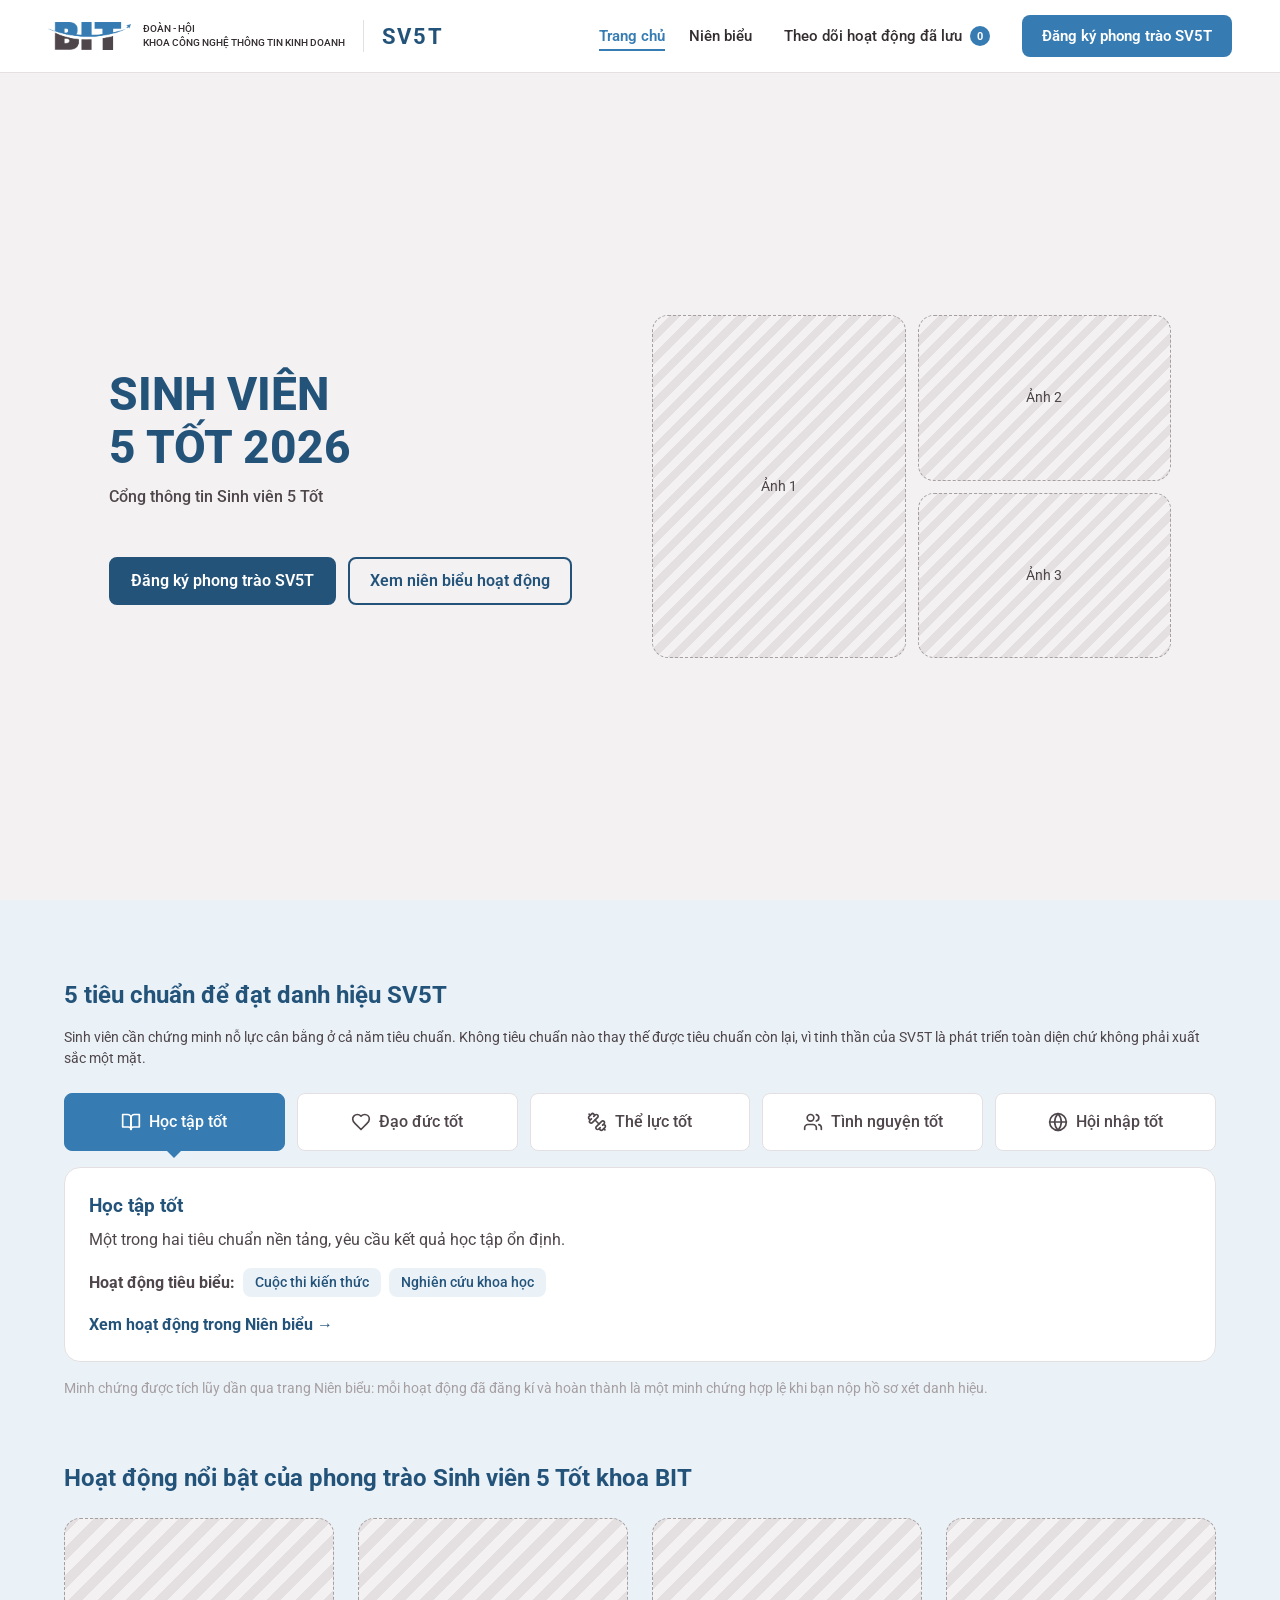
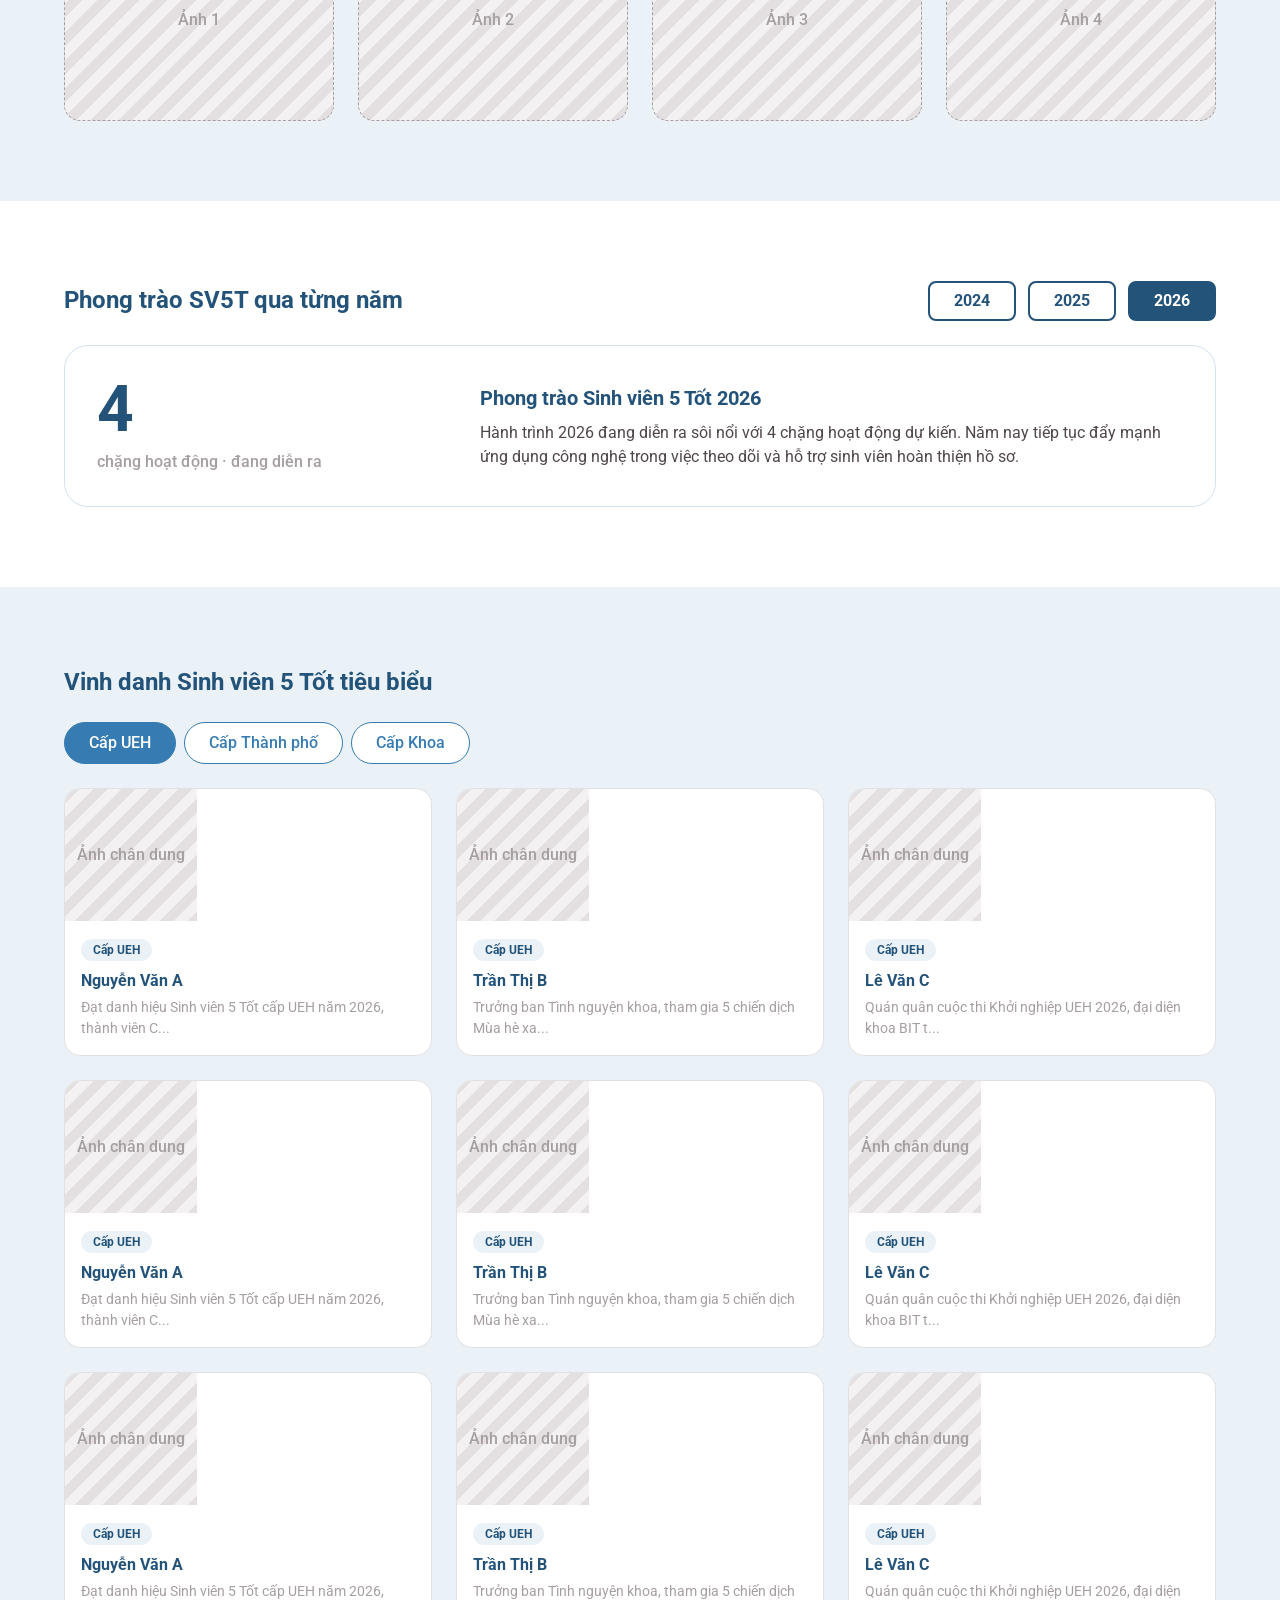
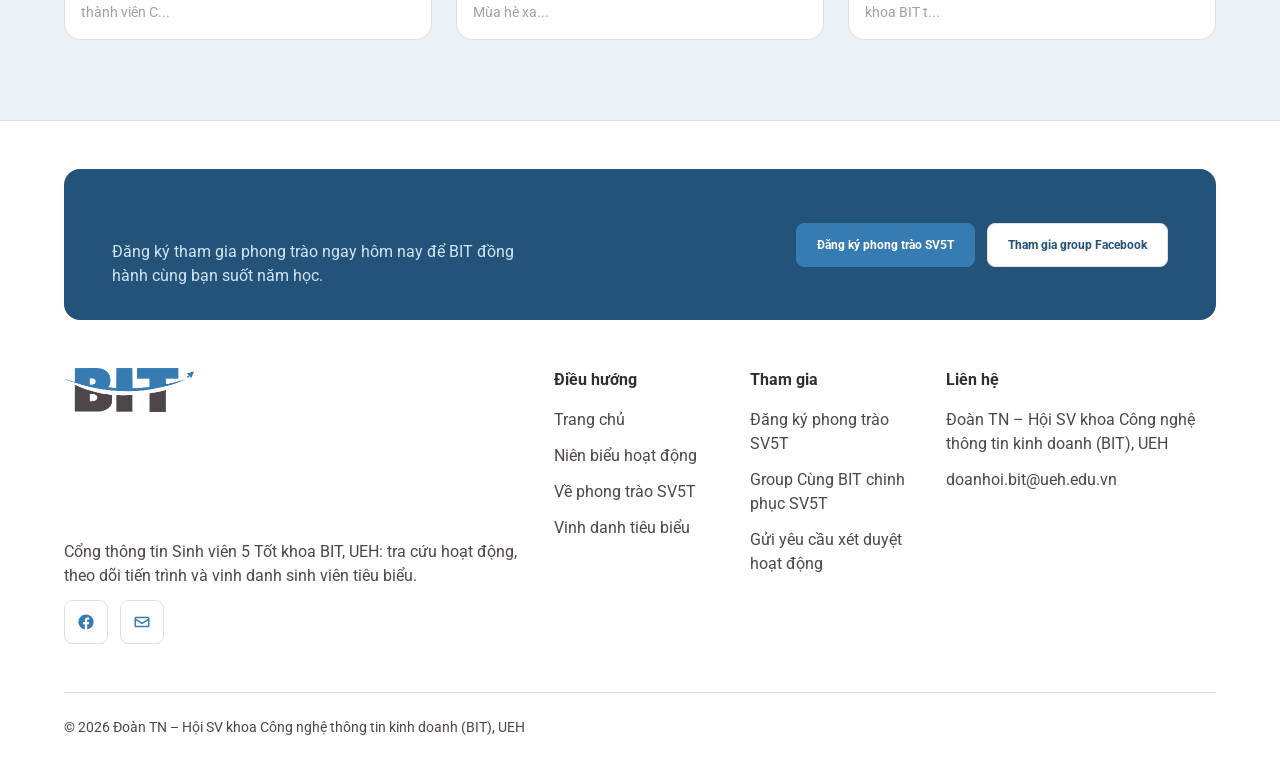
==== commit a357fb59: "Gộp code Signed-off-by: kythuatbit-tcxd <mangkythuat.bit@gmail.com>" ====
--- a/index.html
+++ b/index.html
@@ -7,6 +7,9 @@
 
 <!-- root.css: nguồn duy nhất của màu sắc, font, spacing, bo góc -->
 <link rel="stylesheet" href="./css/root.css">
+<link rel="stylesheet" href="./css/header.css">
+<link rel="stylesheet" href="./css/banner.css">
+<link rel="stylesheet" href="./css/footer.css">
 
 <style>
 /* ===== Base (chỉ dùng biến từ root.css) ===== */
@@ -30,39 +33,6 @@
 .btn--outline:hover{background:var(--primary-color-2)}
 .ph{display:flex;align-items:center;justify-content:center;text-align:center;width:100%;height:100%;color:var(--color-dark-300);font-weight:var(--fw-medium);padding:var(--space-3);
   background:repeating-linear-gradient(135deg,var(--color-dark-100),var(--color-dark-100) 10px,var(--color-bg-alt) 10px,var(--color-bg-alt) 20px)}
-
-/* ===== Header ===== */
-.site-header{position:sticky;top:0;z-index:50;background:var(--bg-color);border-bottom:1px solid var(--color-border);transition:box-shadow var(--transition-base)}
-.site-header.is-scrolled{box-shadow:var(--shadow-header)}
-.site-header .container{display:flex;align-items:center;justify-content:space-between;gap:var(--space-5);min-height:72px}
-.brand{display:flex;align-items:center;gap:var(--space-3)}
-.brand img{height:44px;width:auto}
-.brand-name{display:block;font-weight:var(--fw-bold);color:var(--color-blue-700)}
-.brand-tag{display:block;font-size:13px;color:var(--text-muted)}
-.nav-menu{display:flex;align-items:center;gap:var(--space-5);font-weight:var(--fw-medium)}
-.nav-menu a{padding:var(--space-2) 0;border-bottom:2px solid transparent}
-.nav-menu a:hover,.nav-menu a.is-active{color:var(--primary-color);border-color:var(--primary-color)}
-.nav-menu .nav-cta{padding:var(--space-2) var(--space-4);border:0;border-radius:var(--radius-button);background:var(--primary-color);color:var(--color-text-on-primary)}
-.nav-menu .nav-cta:hover{background:var(--primary-hover);color:var(--color-text-on-primary)}
-.nav-actions{display:flex;align-items:center;gap:var(--space-3)}
-.icon-btn{position:relative;display:grid;place-items:center;width:var(--button-height);height:var(--button-height);border-radius:var(--radius-pill);background:var(--primary-color-2);color:var(--primary-color);font-size:20px}
-.icon-badge{position:absolute;top:-2px;right:-2px;min-width:18px;height:18px;padding:0 4px;border-radius:var(--radius-pill);background:var(--primary-color);color:var(--color-text-on-primary);font-size:11px;display:grid;place-items:center}
-.nav-toggle{display:none;width:var(--button-height);height:var(--button-height);border:1px solid var(--color-border);border-radius:var(--radius-button);background:var(--bg-color);cursor:pointer;font-size:20px}
-
-/* ===== 1. Banner ===== */
-.hero-banner{background:var(--gradient-hero);color:var(--color-text-on-dark);padding:var(--space-9) 0}
-.hero-banner__layout{display:grid;grid-template-columns:1.1fr 1fr;gap:var(--space-7);align-items:center}
-.hero-content__title{display:flex;flex-direction:column;font-weight:var(--fw-bold)}
-.hero-content__title-line--one{font-size:var(--font-size-h2);color:var(--color-blue-100)}
-.hero-content__title-line--two{font-size:56px;line-height:1.1;background:var(--gradient-text);-webkit-background-clip:text;background-clip:text;color:transparent}
-.hero-content__subtitle{margin:var(--space-4) 0 var(--space-6);color:var(--color-blue-100)}
-.hero-content__actions{display:flex;flex-wrap:wrap;gap:var(--space-4)}
-.hero-button--outline{color:var(--color-text-on-dark);border-color:var(--color-blue-300)}
-.hero-button--outline:hover{background:rgba(255,255,255,.1)}
-.hero-gallery{display:grid;grid-template-columns:1fr 1fr;grid-template-rows:1fr 1fr;gap:var(--gap-col-cards);height:380px}
-.hero-gallery__item{border-radius:var(--radius-card);overflow:hidden;box-shadow:var(--shadow-lg)}
-.hero-gallery__item--one{grid-row:1/3}
-.hero-gallery__image{width:100%;height:100%;object-fit:cover}
 
 /* ===== 2. 5 tiêu chuẩn ===== */
 .tabs-grid{display:grid;grid-template-columns:repeat(5,1fr);gap:var(--space-3);margin-top:var(--space-5)}
@@ -113,48 +83,20 @@
 .modal .achievement-text{margin:0}
 .modal-close{position:absolute;top:var(--space-3);right:var(--space-3);width:36px;height:36px;border:0;border-radius:var(--radius-pill);background:var(--color-dark-50);font-size:22px;cursor:pointer}
 
-/* ===== 5. Footer ===== */
-.wave-divider{display:block;width:100%;height:48px;fill:var(--color-dark-900)}
-.site-footer{background:var(--color-dark-900);color:var(--color-dark-100)}
-.f-cta{display:flex;align-items:center;justify-content:space-between;gap:var(--space-6);flex-wrap:wrap;padding:var(--space-8) var(--container-pad) var(--space-7);max-width:var(--container-max);margin:0 auto}
-.f-cta h2{color:var(--color-text-on-dark)}
-.f-cta p{margin:var(--space-2) 0 0;color:var(--color-dark-300)}
-.f-btns{display:flex;flex-wrap:wrap;gap:var(--space-3)}
-.f-btns .btn--outline{color:var(--color-blue-300);border-color:rgba(255,255,255,.3)}
-.f-grid{display:grid;grid-template-columns:1.6fr 1fr 1fr 1.2fr;gap:var(--space-7);padding:var(--space-7) var(--container-pad);max-width:var(--container-max);margin:0 auto;border-top:1px solid rgba(255,255,255,.1)}
-.f-brand .logo{height:48px;width:auto;padding:var(--space-2);background:var(--bg-color);border-radius:var(--radius-sm);margin-bottom:var(--space-4)}
-.f-brand p{margin:0 0 var(--space-4);color:var(--color-dark-300);font-size:14px}
-.soc{display:flex;gap:var(--space-3)}
-.soc a{display:grid;place-items:center;width:40px;height:40px;border-radius:var(--radius-pill);background:rgba(255,255,255,.08)}
-.soc a:hover{background:var(--primary-color)}
-.soc svg{width:18px;height:18px;fill:currentColor}
-.f-col h4{margin-bottom:var(--space-4);color:var(--color-text-on-dark)}
-.f-col a,.f-col p{display:block;margin:0 0 var(--space-3);font-size:14px;color:var(--color-dark-300)}
-.f-col a:hover{color:var(--color-blue-300)}
-.f-bottom{max-width:var(--container-max);margin:0 auto;padding:var(--space-5) var(--container-pad);border-top:1px solid rgba(255,255,255,.1);font-size:13px;color:var(--color-dark-300)}
-
 /* ===== Responsive ===== */
 @media (max-width:900px){
   h1{font-size:var(--font-size-h1-mobile)} h2{font-size:var(--font-size-h2-mobile)}
   body{font-size:var(--font-size-body-mobile)}
   .section{padding:var(--spacing-section-mobile) 0}
-  .nav-toggle{display:block}
-  .nav-menu{display:none;position:absolute;top:100%;left:0;right:0;flex-direction:column;align-items:flex-start;padding:var(--space-4) var(--container-pad);background:var(--bg-color);border-bottom:1px solid var(--color-border)}
-  .nav-menu.is-open{display:flex}
-  .hero-banner{padding:var(--space-8) 0}
-  .hero-banner__layout{grid-template-columns:1fr;gap:var(--gap-col-mobile)}
-  .hero-content__title-line--two{font-size:40px}
-  .hero-gallery{height:260px;gap:var(--gap-col-mobile)}
   .tabs-grid{grid-template-columns:repeat(2,1fr)}
   .tab[data-active="true"]::after{display:none}
   .photo-row{grid-template-columns:repeat(2,1fr);gap:var(--gap-col-mobile)}
   .year-card{grid-template-columns:1fr;padding:var(--space-5)}
   .honor-grid{grid-template-columns:1fr 1fr;gap:var(--gap-col-mobile)}
   .modal{grid-template-columns:1fr}
-  .f-grid{grid-template-columns:1fr 1fr;gap:var(--space-6)}
 }
 @media (max-width:560px){
-  .honor-grid,.f-grid{grid-template-columns:1fr}
+  .honor-grid{grid-template-columns:1fr}
 }
 @media (prefers-reduced-motion:reduce){*{transition:none!important;scroll-behavior:auto!important}}
 </style>
@@ -162,49 +104,66 @@
 
 <body id="top">
 
-<!-- ================= HEADER ================= -->
-<header class="site-header">
-  <div class="container">
-    <a href="index.html" class="brand">
-      <img src="assets/bit-logo.png" alt="Logo BIT">
-      <span>
-        <span class="brand-name">Sinh viên 5 Tốt</span>
-        <span class="brand-tag">Khoa Công nghệ thông tin kinh doanh</span>
-      </span>
-    </a>
-    <nav class="nav-menu" id="navMenu" aria-label="Điều hướng chính">
-      <a href="index.html" class="is-active" aria-current="page">Trang chủ</a>
-      <a href="nien-bieu.html">Niên biểu</a>
-      <a href="dang-ky.html" class="nav-cta" target="_blank" rel="noopener">Đăng ký phong trào SV5T</a>
+<!-- ================= HEADER (header.html của nhóm) ================= -->
+<header class="header">
+  <div class="header__inner">
+
+    <!-- Cột 1 + 2 -->
+    <div class="header__left">
+      <a href="/" class="brand" aria-label="Trang chủ BIT">
+        <img class="brand__logo" src="assets/bit-logo.png" alt="Logo BIT" />
+        <span class="brand__name">
+          ĐOÀN - HỘI<br />KHOA CÔNG NGHỆ THÔNG TIN KINH DOANH
+        </span>
+      </a>
+      <div class="header__tag"><span>SV5T</span></div>
+    </div>
+
+    <!-- Cột 3 + 4 + 5 -->
+    <nav class="header__right" aria-label="Điều hướng chính">
+      <ul class="menu">
+        <li><a href="./index.html" class="is-active" aria-current="page">Trang chủ</a></li>
+        <li><a href="./nien-bieu.html">Niên biểu</a></li>
+      </ul>
+
+      <a href="./hoat-dong-dang-ky.html" class="saved">
+        Theo dõi hoạt động đã lưu
+        <span class="saved__badge" aria-label="0 hoạt động đã lưu">0</span>
+      </a>
+
+      <a href="./dang-ky.html" class="cta">Đăng ký phong trào SV5T</a>
     </nav>
-    <div class="nav-actions">
-      <a href="hoat-dong-dang-ky.html" class="icon-btn" id="trackedBtn" aria-label="Hoạt động đã lưu">★<span class="icon-badge" id="trackedCount">0</span></a>
-      <button class="nav-toggle" id="navToggle" aria-label="Mở menu" aria-expanded="false">☰</button>
-    </div>
+
   </div>
 </header>
 
 <!-- ================= 1. BANNER ================= -->
+<!-- HERO BANNER -->
 <section class="hero-banner" id="hero">
-  <div class="container">
+  <div class="hero-banner__inner">
     <div class="hero-banner__layout">
+
+      <!-- Cột trái: 7 hàng (hàng 1, 5, 7 là khoảng trống do CSS tạo) -->
       <div class="hero-content">
         <h1 class="hero-content__title">
           <span class="hero-content__title-line--one">SINH VIÊN</span>
           <span class="hero-content__title-line--two">5 TỐT 2026</span>
         </h1>
         <p class="hero-content__subtitle">Cổng thông tin Sinh viên 5 Tốt</p>
+
         <div class="hero-content__actions">
-          <a href="dang-ky.html" target="_blank" rel="noopener" class="btn btn--primary hero-button">Đăng ký phong trào SV5T</a>
-          <a href="nien-bieu.html" class="btn btn--outline hero-button hero-button--outline">Xem niên biểu hoạt động</a>
+          <a href="dang-ky.html" target="_blank" rel="noopener" class="hero-button hero-button--primary">Đăng ký phong trào SV5T</a>
+          <a href="nien-bieu.html" class="hero-button hero-button--outline">Xem niên biểu hoạt động</a>
         </div>
       </div>
+
+      <!-- Cột phải: 3 khung ảnh (thay chữ bằng <img class="hero-gallery__image"> khi có ảnh) -->
       <div class="hero-gallery">
-        <!-- Thay chữ bằng <img class="hero-gallery__image" src="..." alt="..."> khi có ảnh -->
-        <div class="hero-gallery__item hero-gallery__item--one"><div class="ph">Ảnh 1</div></div>
-        <div class="hero-gallery__item hero-gallery__item--two"><div class="ph">Ảnh 2</div></div>
-        <div class="hero-gallery__item hero-gallery__item--three"><div class="ph">Ảnh 3</div></div>
-      </div>
+        <div class="hero-gallery__item hero-gallery__item--one">Ảnh 1</div>
+        <div class="hero-gallery__item hero-gallery__item--two">Ảnh 2</div>
+        <div class="hero-gallery__item hero-gallery__item--three">Ảnh 3</div>
+      </div>
+
     </div>
   </div>
 </section>
@@ -308,68 +267,71 @@
 </div>
 
 <!-- ================= 5. FOOTER ================= -->
-<svg class="wave-divider" viewBox="0 0 1200 48" preserveAspectRatio="none" aria-hidden="true"><path d="M0,24 C300,60 900,-12 1200,24 L1200,48 L0,48 Z"/></svg>
-<footer class="site-footer">
-  <section class="f-cta">
-    <div>
-      <h2>Sẵn sàng chinh phục danh hiệu SV5T 2026?</h2>
-      <p>Đăng ký tham gia phong trào ngay hôm nay để BIT đồng hành cùng bạn suốt năm học.</p>
-    </div>
-    <div class="f-btns">
-      <a class="btn btn--primary" href="dang-ky.html" target="_blank" rel="noopener">Đăng ký phong trào SV5T</a>
-      <a class="btn btn--outline" href="https://www.facebook.com/groups/1129624948171351" target="_blank" rel="noopener">Tham gia group Facebook</a>
-    </div>
-  </section>
-
-  <div class="f-grid">
+<footer>
+    <!-- Dòng 1 -->
+    <div class="f-top"></div>
+
+    <!-- Dòng 2 -->
+    <section class="f-cta">
+        <div>
+            <h2>Sẵn sàng chinh phục danh hiệu SV5T 2026?</h2>
+            <p>Đăng ký tham gia phong trào ngay hôm nay để BIT đồng hành cùng bạn suốt năm học.</p>
+        </div>
+        <div class="btns">
+            <a class="fb main" href="#dang-ki">Đăng ký phong trào SV5T</a>
+            <a class="fb ghost" href="https://www.facebook.com/groups/1129624948171351">Tham gia group Facebook</a>
+        </div>
+    </section>
+
+    <!-- Dòng 3: 4 nhóm -->
     <div class="f-col f-brand">
-      <img class="logo" src="assets/bit-logo.png" alt="Logo BIT">
-      <p>Cổng thông tin Sinh viên 5 Tốt khoa BIT, UEH: tra cứu hoạt động, theo dõi tiến trình và vinh danh sinh viên tiêu biểu.</p>
-      <div class="soc">
-        <a href="https://www.facebook.com/groups/1129624948171351" aria-label="Facebook" target="_blank" rel="noopener"><svg viewBox="0 0 24 24"><path d="M12 2a10 10 0 0 0-1.6 19.9v-7H7.9V12h2.5V9.8c0-2.5 1.5-3.9 3.8-3.9 1.1 0 2.2.2 2.2.2v2.5h-1.3c-1.2 0-1.6.8-1.6 1.6V12h2.8l-.4 2.9h-2.3v7A10 10 0 0 0 12 2z"/></svg></a>
-        <a href="mailto:doanhoi.bit@ueh.edu.vn" aria-label="Email"><svg viewBox="0 0 24 24"><path d="M4 5h16a2 2 0 0 1 2 2v10a2 2 0 0 1-2 2H4a2 2 0 0 1-2-2V7a2 2 0 0 1 2-2zm0 2v.5l8 5 8-5V7H4zm16 10V9.9l-8 5-8-5V17h16z"/></svg></a>
-      </div>
-    </div>
-    <nav class="f-col" aria-label="Điều hướng">
-      <h4>Điều hướng</h4>
-      <a href="#top">Trang chủ</a>
-      <a href="nien-bieu.html">Niên biểu hoạt động</a>
-      <a href="#tieu-chuan">Về phong trào SV5T</a>
-      <a href="#vinh-danh">Vinh danh tiêu biểu</a>
+        <img class="logo" src="assets/bit-logo.png" alt="Logo BIT">
+        <div>
+            <p>Cổng thông tin Sinh viên 5 Tốt khoa BIT, UEH: tra cứu hoạt động, theo dõi tiến trình và vinh danh
+                sinh viên tiêu biểu.</p>
+            <div class="soc">
+                <a href="https://www.facebook.com/groups/1129624948171351" aria-label="Facebook"><svg
+                        viewBox="0 0 24 24">
+                        <path
+                            d="M12 2a10 10 0 0 0-1.6 19.9v-7H7.9V12h2.5V9.8c0-2.5 1.5-3.9 3.8-3.9 1.1 0 2.2.2 2.2.2v2.5h-1.3c-1.2 0-1.6.8-1.6 1.6V12h2.8l-.4 2.9h-2.3v7A10 10 0 0 0 12 2z" />
+                    </svg></a>
+                <a href="mailto:doanhoi.bit@ueh.edu.vn" aria-label="Email"><svg viewBox="0 0 24 24">
+                        <path
+                            d="M4 5h16a2 2 0 0 1 2 2v10a2 2 0 0 1-2 2H4a2 2 0 0 1-2-2V7a2 2 0 0 1 2-2zm0 2v.5l8 5 8-5V7H4zm16 10V9.9l-8 5-8-5V17h16z" />
+                    </svg></a>
+            </div>
+        </div>
+    </div>
+
+    <nav class="f-col f-nav" aria-label="Điều hướng">
+        <h4>Điều hướng</h4>
+        <a href="#top">Trang chủ</a>
+        <a href="#nien-bieu">Niên biểu hoạt động</a>
+        <a href="#tieu-chuan">Về phong trào SV5T</a>
+        <a href="#vinh-danh">Vinh danh tiêu biểu</a>
     </nav>
-    <nav class="f-col" aria-label="Tham gia">
-      <h4>Tham gia</h4>
-      <a href="dang-ky.html" target="_blank" rel="noopener">Đăng ký phong trào SV5T</a>
-      <a href="https://www.facebook.com/groups/1129624948171351" target="_blank" rel="noopener">Group Cùng BIT chinh phục SV5T</a>
-      <a href="nien-bieu.html">Gửi yêu cầu xét duyệt hoạt động</a>
+
+    <nav class="f-col f-join" aria-label="Tham gia">
+        <h4>Tham gia</h4>
+        <a href="#dang-ki">Đăng ký phong trào SV5T</a>
+        <a href="https://www.facebook.com/groups/1129624948171351">Group Cùng BIT chinh phục SV5T</a>
+        <a href="#nien-bieu">Gửi yêu cầu xét duyệt hoạt động</a>
     </nav>
-    <div class="f-col">
-      <h4>Liên hệ</h4>
-      <p>Đoàn TN – Hội SV khoa Công nghệ thông tin kinh doanh (BIT), UEH</p>
-      <a href="mailto:doanhoi.bit@ueh.edu.vn">doanhoi.bit@ueh.edu.vn</a>
-    </div>
-  </div>
-
-  <p class="f-bottom">© 2026 Đoàn TN – Hội SV khoa Công nghệ thông tin kinh doanh (BIT), UEH</p>
+
+    <div class="f-col f-contact">
+        <h4>Liên hệ</h4>
+        <p>Đoàn TN – Hội SV khoa Công nghệ thông tin kinh doanh (BIT), UEH</p>
+        <a href="mailto:doanhoi.bit@ueh.edu.vn">doanhoi.bit@ueh.edu.vn</a>
+    </div>
+
+    <!-- Dòng 4 -->
+    <div class="f-divider"></div>
+
+    <!-- Dòng 5 -->
+    <p class="f-copy">© 2026 Đoàn TN – Hội SV khoa Công nghệ thông tin kinh doanh (BIT), UEH</p>
 </footer>
 
 <script>
-// ---- Header ----
-const siteHeader = document.querySelector('.site-header');
-window.addEventListener('scroll', () => siteHeader.classList.toggle('is-scrolled', window.scrollY > 8), { passive: true });
-
-const navToggle = document.getElementById('navToggle');
-const navMenu = document.getElementById('navMenu');
-navToggle.addEventListener('click', () => {
-  const open = navMenu.classList.toggle('is-open');
-  navToggle.setAttribute('aria-expanded', open);
-});
-
-document.getElementById('trackedBtn').addEventListener('click', (e) => {
-  e.preventDefault();
-  alert('Tính năng theo dõi hoạt động đã lưu (LocalStorage) sẽ ra mắt ở giai đoạn sau.');
-});
-
 // ---- 5 tiêu chuẩn ----
 const TAB_DATA = {
   'hoc-tap':     { title: 'Học tập tốt',     desc: 'Một trong hai tiêu chuẩn nền tảng, yêu cầu kết quả học tập ổn định.', badges: ['Cuộc thi kiến thức', 'Nghiên cứu khoa học'] },
--- a/css/header.css
+++ b/css/header.css
@@ -0,0 +1,146 @@
+ /* Giá trị dự phòng: nếu root.css không nạp được thì header vẫn đúng màu */
+    :root {
+      --hd-primary:       var(--color-primary, #367CB3);
+      --hd-primary-hover: var(--color-primary-hover, #2E6996);
+      --hd-primary-dark:  var(--color-blue-700, #24537A);
+      --hd-text:          var(--color-text, #332D30);
+      --hd-border:        var(--color-border, #E4E0E1);
+      --hd-font:          'Be Vietnam Pro', var(--font-family-base, 'Roboto'), sans-serif;
+    }
+
+    *, *::before, *::after { box-sizing: border-box; }
+    body { margin: 0; padding-top: 73px; font-family: var(--hd-font); color: var(--hd-text); }
+    a { text-decoration: none; color: inherit; }
+    ul { list-style: none; margin: 0; padding: 0; }
+
+    /* ================= HEADER ================= */
+    .header {
+      position: fixed; top: 0; left: 0; right: 0; z-index: 50;
+      height: 73px;
+      background: #fff;
+      border-bottom: 1px solid var(--hd-border);
+    }
+    .header__inner {
+      height: 100%;
+      max-width: 1920px;
+      margin: 0 auto;
+      padding: 0 64px;
+      display: flex;
+      align-items: center;
+      justify-content: space-between;
+    }
+
+    /* ---------- Trái: cột 1 + cột 2 ---------- */
+    .header__left  { display: flex; align-items: center; }
+
+    /* Cột 1: logo + tên đơn vị */
+    .brand { display: flex; align-items: center; gap: 12px; }
+    .brand__logo { height: 28px; width: auto; display: block; }
+    .brand__name {
+      font-size: 10px;
+      font-weight: 500;
+      line-height: 1.4;
+      text-transform: uppercase;
+      color: var(--hd-text);
+      white-space: nowrap;
+    }
+
+    /* Cột 2: vạch chia + SV5T */
+    .header__tag {
+      display: flex; align-items: center;
+      margin-left: 18px; padding-left: 18px;
+      border-left: 1px solid var(--hd-border);
+      height: 32px;
+    }
+    .header__tag span {
+      font-size: 22px;
+      font-weight: 700;
+      letter-spacing: 0.08em;
+      text-transform: uppercase;
+      color: var(--hd-primary-dark);
+    }
+
+    /* ---------- Phải: cột 3 + 4 + 5 ---------- */
+    .header__right { display: flex; align-items: center; height: 100%; gap: 40px; }
+
+    /* Cột 3: menu */
+    .menu { display: flex; align-items: center; height: 100%; gap: 28px; }
+    .menu a {
+      position: relative;
+      display: flex; align-items: center;
+      height: 100%;
+      font-size: 15px; font-weight: 500; line-height: 1.5;
+      color: var(--hd-text);
+      transition: color .2s;
+    }
+    .menu a::after {
+      content: ""; position: absolute; left: 0; right: 0; bottom: 14px;
+      height: 2px; background: var(--hd-primary);
+      transform: scaleX(0); transition: transform .2s;
+    }
+    /* Cột 3: menu */
+.menu { display: flex; align-items: center; gap: 28px; }
+
+.menu a {
+  position: relative;
+  display: inline-block;
+  padding: 0;                        /* bỏ padding cũ */
+  font-size: 15px; font-weight: 500;
+  line-height: 1.2;                  /* hộp chữ sát hơn, khoảng cách 4px nhìn chuẩn */
+  color: var(--hd-text);
+  transition: color .2s;
+}
+
+/* Thanh gạch chân: nằm DƯỚI chữ, cách chữ đúng --space-1 */
+.menu a::after {
+  content: "";
+  position: absolute;
+  left: 0; right: 0;
+  top: calc(100% + var(--space-1, 4px));   /* 100% = đáy chữ, + 4px khoảng cách */
+  height: 2px;
+  background: var(--hd-primary);
+  transform: scaleX(0);
+  transition: transform .2s;
+}
+
+/* Hover và active dùng chung vị trí */
+.menu a:hover { color: var(--hd-primary); }
+.menu a:hover::after { transform: scaleX(1); }
+
+.menu a.is-active { color: var(--hd-primary); font-weight: 600; }
+.menu a.is-active::after { transform: scaleX(1); }
+
+    /* Cột 4: theo dõi + badge */
+    .saved {
+      display: flex; align-items: center; gap: 8px;
+      font-size: 15px; font-weight: 500; white-space: nowrap;
+      color: var(--hd-text);
+      transition: color .2s;
+    }
+    .saved:hover { color: var(--hd-primary); }
+    .saved__badge {
+      display: inline-flex; align-items: center; justify-content: center;
+      width: 20px; height: 20px; border-radius: 50%;
+      background: var(--hd-primary); color: #fff;
+      font-size: 11px; font-weight: 700; line-height: 1;
+    }
+
+    /* Cột 5: CTA */
+    .cta {
+      display: inline-flex; align-items: center; justify-content: center;
+      height: 42px; padding: 0 20px;
+      border-radius: 8px;
+      background: var(--hd-primary); color: #fff;
+      font-size: 15px; font-weight: 600; white-space: nowrap;
+      transition: background .2s, box-shadow .2s;
+    }
+    .cta:hover { background: var(--hd-primary-hover); }
+    .cta:focus-visible { outline: none; box-shadow: 0 0 0 4px var(--color-blue-100, #D2E4F1); }
+
+    /* Màn 1440px - 1920px: giữ nguyên một hàng, co nhẹ khoảng cách ở 1440 */
+    @media (max-width: 1599px) {
+      .header__inner { padding: 0 48px; }
+      .header__right { gap: 32px; }
+      .menu { gap: 24px; }
+    }
+  
--- a/css/banner.css
+++ b/css/banner.css
@@ -0,0 +1,230 @@
+/* ==========================================================================
+   HERO.CSS — Hero banner "Sinh viên 5 Tốt 2026"
+   Gắn vào trang bằng: <link rel="stylesheet" href="./css/hero.css">
+   (đặt SAU root.css và style.css)
+
+   - Mọi class đều bắt đầu bằng "hero-" nên không đụng class cũ của style.css.
+   - Màu / bo góc / chiều cao nút lấy từ token trong root.css
+     (giá trị sau dấu phẩy là dự phòng nếu token chưa có).
+   ========================================================================== */
+
+.hero-banner {
+  /* ---- Token riêng của hero ---- */
+  --hero-header-height: 73px;                 /* chiều cao header cố định */
+  --hero-page-max-width: 1440px;
+  --hero-grid-gap: 24px;
+  --hero-gap-before-buttons: 32px;            /* chiều cao hàng 5 (trống) */
+
+  /* Chiều cao 1 dòng chữ tiêu đề = chiều cao khung "SINH VIÊN".
+     Hàng 1 và hàng 7 dùng đúng giá trị này để nhóm ảnh nhô ra trên/dưới. */
+  --hero-title-font-size: clamp(2.25rem, 3.6vw, 3.25rem);
+  --hero-title-line-height: 1.15;
+  --hero-title-line-size: calc(var(--hero-title-font-size) * var(--hero-title-line-height));
+
+  --hero-color-primary: var(--color-blue-500, #367cb3);
+  --hero-color-primary-dark: var(--color-blue-700, #24537a);
+  --hero-color-primary-darker: #1c4261;
+  --hero-color-text-muted: var(--color-dark-500, #4f464b);
+  --hero-color-bg: var(--color-bg-alt, #f3f1f2);
+  --hero-color-placeholder-border: var(--color-dark-300, #a69fa2);
+  --hero-color-placeholder-stripe: var(--color-dark-100, #e4e0e1);
+  --hero-radius-button: var(--radius-button, 8px);
+  --hero-radius-card: var(--radius-card, 16px);
+  --hero-button-height: var(--button-height, 44px);
+
+  /* Chiều cao: lấp đầy màn hình trừ header 73px.
+     Nếu .site-header đang position: fixed, thêm: margin-top: var(--hero-header-height); */
+  min-height: calc(100vh - var(--hero-header-height));
+  min-height: calc(100dvh - var(--hero-header-height));
+  display: flex;
+  align-items: center;
+  background: var(--hero-color-bg);
+  font-family: inherit;
+}
+
+/* ---------- Lưới 12 cột, tối đa 1440px, căn giữa ---------- */
+.hero-banner__inner {
+  width: 100%;
+  max-width: var(--hero-page-max-width);
+  margin-inline: auto;
+  display: grid;
+  grid-template-columns: repeat(12, minmax(0, 1fr));
+  column-gap: var(--hero-grid-gap);
+}
+
+/* Nội dung chỉ nằm từ cột 2 đến cột 11 (đường lưới 2 → 12);
+   bên trong chia 10 cột: 5 cột chữ + 5 cột ảnh */
+.hero-banner__layout {
+  grid-column: 2 / 12;
+  display: grid;
+  grid-template-columns: repeat(10, minmax(0, 1fr));
+  column-gap: var(--hero-grid-gap);
+  align-items: stretch;   /* nhóm ảnh cao bằng toàn bộ cột chữ (hàng 1 → hàng 7) */
+  padding-block: 48px;
+}
+
+/* ---------- Cột trái: 7 hàng ----------
+   1. trống (cao = 1 dòng "SINH VIÊN")   2. "SINH VIÊN"   3. "5 TỐT 2026"
+   4. dòng phụ (sát đáy hàng)   5. trống (cố định)   6. nhóm nút
+   7. trống (cao = 1 dòng "SINH VIÊN")
+   => Nhóm ảnh cao hơn chữ phía trên và thấp hơn nút phía dưới đúng 1 khung "SINH VIÊN". */
+.hero-content {
+  grid-column: 1 / 6;
+  display: grid;
+  grid-template-rows:
+    var(--hero-title-line-size)
+    auto
+    auto
+    auto
+    var(--hero-gap-before-buttons)
+    auto
+    var(--hero-title-line-size);
+  justify-items: start;
+}
+
+/* Tiêu đề chiếm hàng 2–3; mỗi dòng chữ nằm đúng một hàng (subgrid) */
+.hero-content__title {
+  grid-row: 2 / 4;
+  display: grid;
+  grid-template-rows: subgrid;
+  font-size: var(--hero-title-font-size);
+  font-weight: 800;
+  line-height: var(--hero-title-line-height);
+  color: var(--hero-color-primary-dark);
+}
+
+.hero-content__title-line--one { grid-row: 1; }
+.hero-content__title-line--two { grid-row: 2; }
+
+/* Hàng 4: dòng phụ, căn sát cạnh dưới của hàng */
+.hero-content__subtitle {
+  grid-row: 4;
+  align-self: end;
+  margin-top: 12px;
+  font-size: 1rem;
+  font-weight: 500;
+  line-height: 1.5;
+  color: var(--hero-color-text-muted);
+}
+
+/* Hàng 6: nhóm nút ngang */
+.hero-content__actions {
+  grid-row: 6;
+  display: flex;
+  flex-wrap: wrap;
+  gap: 12px;
+}
+
+/* ---------- Nút bấm ---------- */
+.hero-button {
+  display: inline-flex;
+  align-items: center;
+  justify-content: center;
+  min-height: var(--hero-button-height);
+  padding: 10px 20px;
+  border: 2px solid var(--hero-color-primary-dark);
+  border-radius: var(--hero-radius-button);
+  font: inherit;
+  font-size: 1rem;
+  font-weight: 600;
+  text-decoration: none;
+  cursor: pointer;
+  transition: background-color 0.2s ease, color 0.2s ease;
+}
+
+.hero-button--primary {
+  background: var(--hero-color-primary-dark);
+  color: #ffffff;
+}
+
+.hero-button--primary:hover {
+  background: var(--hero-color-primary-darker);
+  border-color: var(--hero-color-primary-darker);
+}
+
+.hero-button--outline {
+  background: transparent;
+  color: var(--hero-color-primary-dark);
+}
+
+.hero-button--outline:hover {
+  background: var(--hero-color-primary-dark);
+  color: #ffffff;
+}
+
+.hero-button:focus-visible {
+  outline: 3px solid var(--hero-color-primary);
+  outline-offset: 2px;
+}
+
+/* ---------- Cột phải: 3 khung ảnh ---------- */
+.hero-gallery {
+  grid-column: 6 / 11;
+  display: grid;
+  grid-template-columns: 1fr 1fr;
+  grid-template-rows: 1fr 1fr;
+  gap: 12px;
+  width: 100%;
+  align-self: stretch;    /* cao bằng cột chữ, không đặt chiều cao cố định */
+  min-height: 280px;
+}
+
+.hero-gallery__item {
+  display: flex;
+  align-items: center;
+  justify-content: center;
+  overflow: hidden;
+  border: 1px dashed var(--hero-color-placeholder-border);
+  border-radius: var(--hero-radius-card);
+  font-size: 0.875rem;
+  color: var(--hero-color-text-muted);
+  background: repeating-linear-gradient(
+    -45deg,
+    var(--hero-color-placeholder-stripe) 0 8px,
+    var(--hero-color-bg) 8px 16px
+  );
+}
+
+.hero-gallery__item--one   { grid-column: 1; grid-row: 1 / span 2; } /* dọc, bên trái */
+.hero-gallery__item--two   { grid-column: 2; grid-row: 1; }         /* ngang, trên */
+.hero-gallery__item--three { grid-column: 2; grid-row: 2; }         /* ngang, dưới */
+
+/* Khi có ảnh thật: <img class="hero-gallery__image" src="..." alt="..."> */
+.hero-gallery__image {
+  width: 100%;
+  height: 100%;
+  object-fit: cover;
+}
+
+/* ---------- Responsive ---------- */
+@media (max-width: 1100px) {
+  .hero-banner { --hero-grid-gap: 16px; }
+}
+
+/* Mobile / tablet dọc: 1 cột */
+@media (max-width: 768px) {
+  .hero-banner { align-items: flex-start; }
+
+  .hero-banner__layout {
+    grid-column: 1 / -1;
+    grid-template-columns: 1fr;
+    row-gap: 32px;
+    padding: 32px 20px;
+  }
+
+  .hero-content,
+  .hero-gallery { grid-column: 1 / -1; }
+
+  /* Hàng trống 1 và 7 thu về 0 */
+  .hero-content {
+    grid-template-rows: 0 auto auto auto var(--hero-gap-before-buttons) auto 0;
+  }
+
+  .hero-content__actions {
+    flex-direction: column;
+    align-items: stretch;
+    width: 100%;
+  }
+
+  .hero-gallery { height: clamp(280px, 80vw, 440px); }
+}
--- a/css/footer.css
+++ b/css/footer.css
@@ -0,0 +1,327 @@
+:root {
+    /* Token trích từ root.css */
+    --color-blue-50: #EAF2F8;
+    --color-blue-100: #D2E4F1;
+    --color-blue-500: #367CB3;
+    --color-blue-600: #2E6996;
+    --color-blue-700: #24537A;
+    --color-dark-100: #E4E0E1;
+    --color-dark-500: #4F464B;
+    --color-dark-700: #332D30;
+    --color-bg: #FFFFFF;
+    --color-border: var(--color-dark-100);
+    --color-text: var(--color-dark-700);
+    --color-text-soft: var(--color-dark-500);
+    --color-primary: var(--color-blue-500);
+    --color-primary-hover: var(--color-blue-600);
+    --font-family-base: 'Roboto', sans-serif;
+    --fw-regular: 400;
+    --fw-medium: 500;
+    --fw-bold: 700;
+    --font-size-h2: 24px;
+    --line-height-h2: 1.3;
+    --font-size-body: 16px;
+    --line-height-body: 1.5;
+    --font-size-button: 16px;
+    --line-height-button: normal;
+    --font-size-h2-mobile: 20px;
+    --font-size-body-mobile: 15px;
+    --space-2: 8px;
+    --space-3: 12px;
+    --space-4: 16px;
+    --space-5: 24px;
+    --space-6: 32px;
+    --space-7: 48px;
+    --space-8: 64px;
+    --radius-md: 16px;
+    --radius-button: 8px;
+    --button-height: 44px;
+    --button-padding-x: 20px;
+    --gap-col-cards: 24px;
+    --gap-col-mobile: 16px;
+    --shadow-focus: 0 0 0 4px var(--color-blue-100);
+    --transition-base: 200ms ease;
+    --gutter: clamp(var(--space-4), 5vw, var(--space-8));
+}
+
+* {
+    box-sizing: border-box
+}
+
+body {
+    margin: 0;
+    font: var(--fw-regular) var(--font-size-body)/var(--line-height-body) var(--font-family-base);
+    color: var(--color-text)
+}
+
+a {
+    color: inherit;
+    text-decoration: none
+}
+
+a:focus-visible {
+    outline: none;
+    box-shadow: var(--shadow-focus)
+}
+
+/* ===== FOOTER: toàn màn hình, lưới 12 cột x 5 dòng ===== */
+footer {
+    width: 100%;
+    background: var(--color-bg);
+    display: grid;
+    grid-template-columns: repeat(12, minmax(0, 1fr));
+    column-gap: var(--gap-col-cards);
+    padding: 0 var(--gutter)
+}
+
+/* Dòng 1: đường viền ngang phía trên, 12 cột */
+.f-top {
+    grid-column: 1/-1;
+    height: 1px;
+    background: var(--color-border);
+    margin: 0 calc(var(--gutter)*-1) var(--space-7)
+}
+
+/* Dòng 2: banner CTA nền xanh navy, 12 cột */
+.f-cta {
+    grid-column: 1/-1;
+    display: grid;
+    grid-template-columns: 1fr auto;
+    gap: var(--space-5) var(--space-7);
+    align-items: center;
+    padding: var(--space-6) var(--space-7);
+    border-radius: var(--radius-md);
+    background: var(--color-blue-700);
+    color: #fff
+}
+
+.f-cta h2 {
+    margin: 0 0 var(--space-2);
+    font-size: var(--font-size-h2);
+    line-height: var(--line-height-h2);
+    font-weight: var(--fw-bold)
+}
+
+.f-cta p {
+    margin: 0;
+    color: var(--color-blue-100);
+    max-width: 48ch
+}
+
+.btns {
+    display: flex;
+    gap: var(--space-3);
+    flex-wrap: wrap
+}
+
+.fb {
+    display: inline-flex;
+    align-items: center;
+    justify-content: center;
+    min-height: var(--button-height);
+    padding: 10px var(--button-padding-x);
+    border-radius: var(--radius-button);
+    font-size: var(--font-size-button);
+    line-height: var(--line-height-button);
+    font-weight: var(--fw-medium);
+    white-space: nowrap;
+    border: 1px solid #fff;
+    transition: background var(--transition-base), color var(--transition-base)
+}
+
+.fb {
+    display: inline-flex;
+    align-items: center;
+    justify-content: center;
+    min-height: var(--button-height);
+    padding: 0 var(--button-padding-x);
+    border-radius: var(--radius-button);
+    font-size: 12px;
+    line-height: var(--line-height-button);
+    font-weight: var(--fw-bold);
+    white-space: nowrap;
+    border: 1px solid transparent;
+    cursor: pointer;
+    text-decoration: none;
+    transition: background var(--transition-base),
+        color var(--transition-base),
+        border-color var(--transition-base);
+}
+
+/* Nút đăng ký SV5T */
+.fb.main {
+    background: var(--color-blue-500);
+    color: var(--color-bg);
+    border-color: var(--color-blue-500);
+}
+
+.fb.main:hover {
+    background: var(--color-blue-600);
+    border-color: var(--color-blue-600);
+}
+
+/* Nút tham gia Facebook */
+.fb.ghost {
+    background: var(--color-bg);
+    color: var(--color-blue-700);
+    border-color: var(--color-dark-100);
+}
+
+.fb.ghost:hover {
+    background: var(--color-blue-50);
+    color: var(--color-blue-700);
+    border-color: var(--color-blue-100);
+}
+
+/* Dòng 3: 4 nhóm thông tin */
+.f-col {
+    padding: var(--space-7) 0
+}
+
+.f-col h4 {
+    margin: 0 0 var(--space-4);
+    font-size: var(--font-size-body);
+    font-weight: var(--fw-bold);
+    color: var(--color-text)
+}
+
+.f-col p,
+.f-col a {
+    display: block;
+    margin: 0 0 var(--space-3);
+    color: var(--color-text-soft)
+}
+
+.f-col a:hover {
+    color: var(--color-primary-hover);
+    text-decoration: underline
+}
+
+/* BIT: cột 1–5 — logo 3 phần, thông tin 2 phần */
+.f-brand {
+    grid-column: 1/6;
+    display: grid;
+    grid-template-rows: 3fr 2fr;
+    gap: var(--space-4)
+}
+
+.f-brand .logo {
+    height: 44px;
+    width: auto;
+    display: block;
+    align-self: start
+}
+
+.f-brand p {
+    max-width: 52ch
+}
+
+.soc {
+    display: flex;
+    gap: var(--space-3);
+    margin-top: var(--space-2)
+}
+
+.f-col .soc a {
+    width: var(--button-height);
+    height: var(--button-height);
+    margin: 0;
+    border: 1px solid var(--color-border);
+    border-radius: var(--radius-button);
+    display: grid;
+    place-items: center;
+    color: var(--color-primary);
+    transition: background var(--transition-base), color var(--transition-base)
+}
+
+.f-col .soc a:hover {
+    background: var(--color-primary);
+    border-color: var(--color-primary);
+    color: #fff;
+    text-decoration: none
+}
+
+.soc svg {
+    width: 18px;
+    height: 18px;
+    fill: currentColor
+}
+
+.f-nav {
+    grid-column: 6/8
+}
+
+/* Điều hướng: cột 6–7 */
+.f-join {
+    grid-column: 8/10
+}
+
+/* Tham gia: cột 8–9 */
+.f-contact {
+    grid-column: 10/13
+}
+
+/* Liên hệ: cột 10–12 */
+
+/* Dòng 4: đường kẻ phân cách */
+.f-divider {
+    grid-column: 1/-1;
+    height: 1px;
+    background: var(--color-border)
+}
+
+/* Dòng 5: bản quyền, căn trái */
+.f-copy {
+    grid-column: 1/-1;
+    text-align: left;
+    margin: 0;
+    padding: var(--space-5) 0;
+    font-size: 14px;
+    color: var(--color-text-soft)
+}
+
+@media (max-width:1024px) {
+    .f-brand {
+        grid-column: 1/-1;
+        padding-bottom: 0
+    }
+
+    .f-nav {
+        grid-column: 1/5
+    }
+
+    .f-join {
+        grid-column: 5/9
+    }
+
+    .f-contact {
+        grid-column: 9/13
+    }
+}
+
+@media (max-width:720px) {
+    footer {
+        column-gap: var(--gap-col-mobile);
+        font-size: var(--font-size-body-mobile)
+    }
+
+    .f-cta {
+        grid-template-columns: 1fr;
+        padding: var(--space-5)
+    }
+
+    .f-cta h2 {
+        font-size: var(--font-size-h2-mobile)
+    }
+
+    .f-nav,
+    .f-join,
+    .f-contact {
+        grid-column: 1/-1;
+        padding: 0 0 var(--space-3)
+    }
+
+    .f-col {
+        padding: var(--space-6) 0
+    }
+}
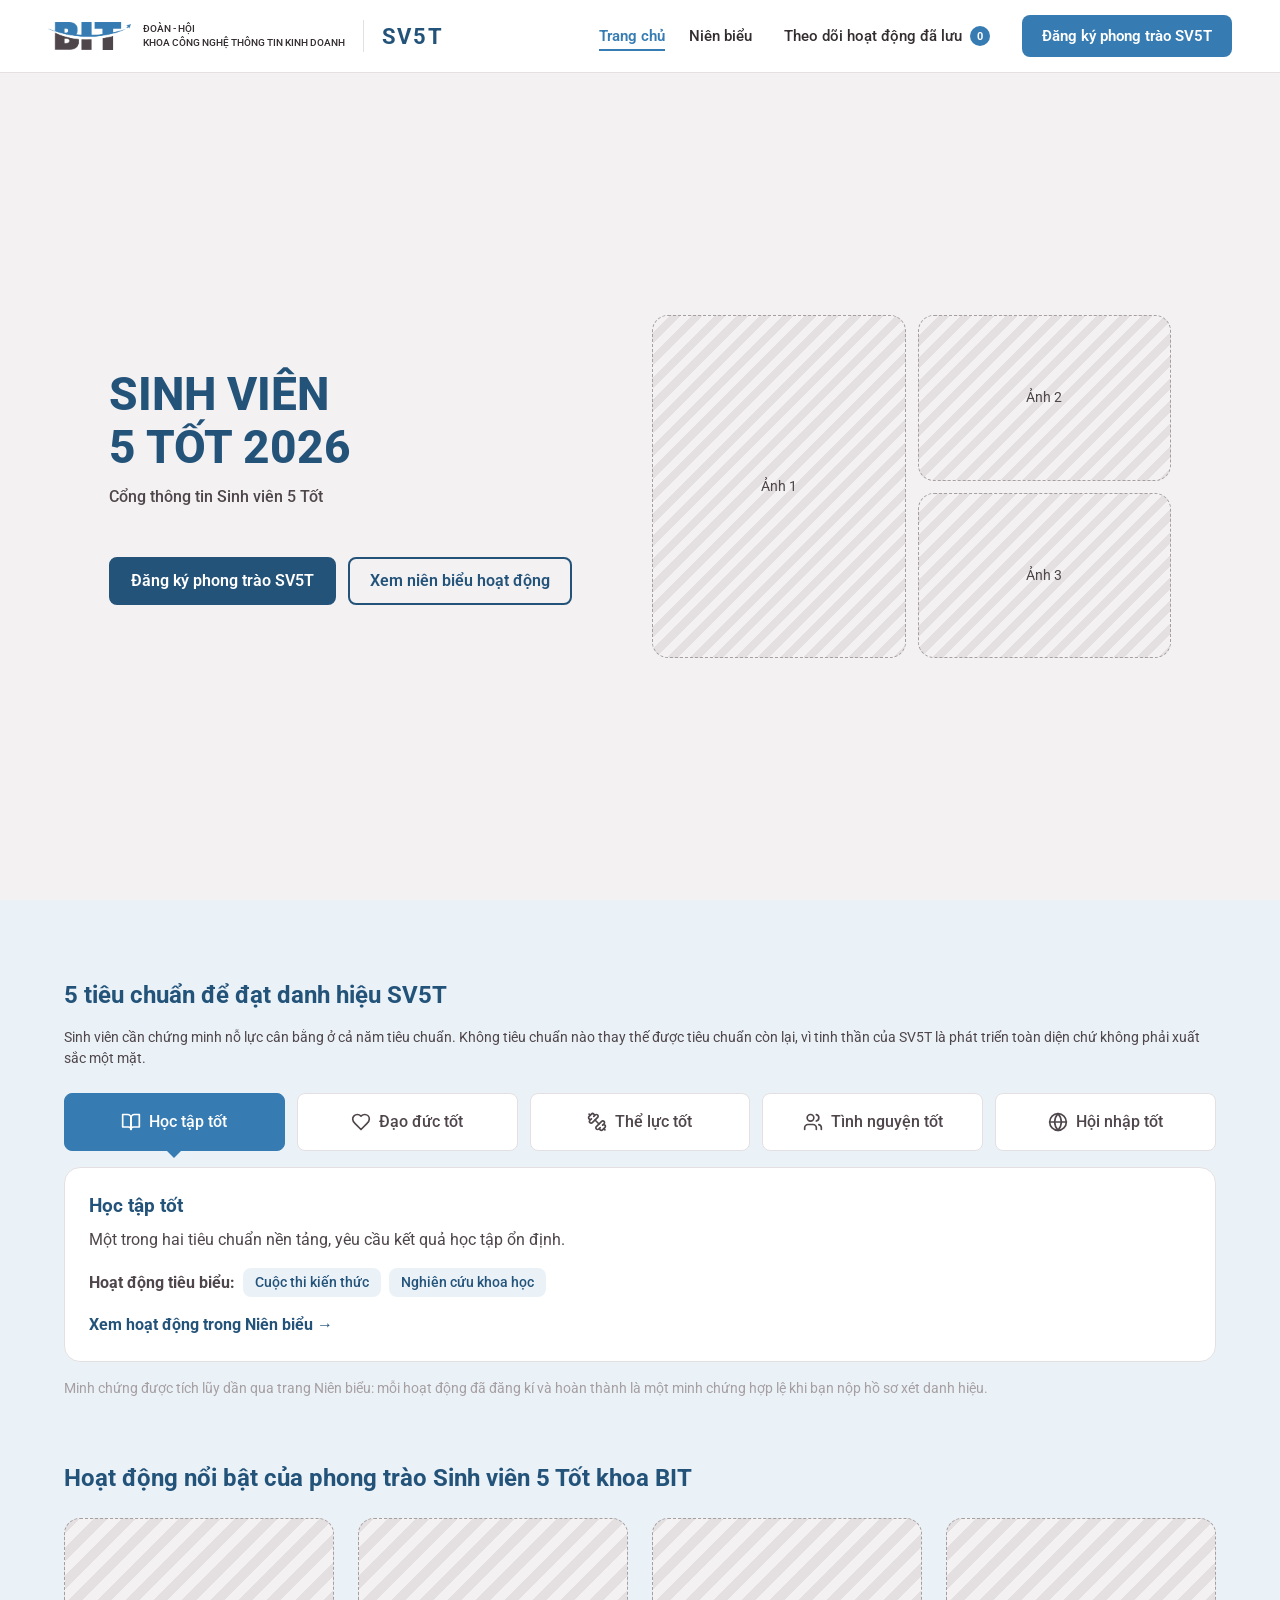
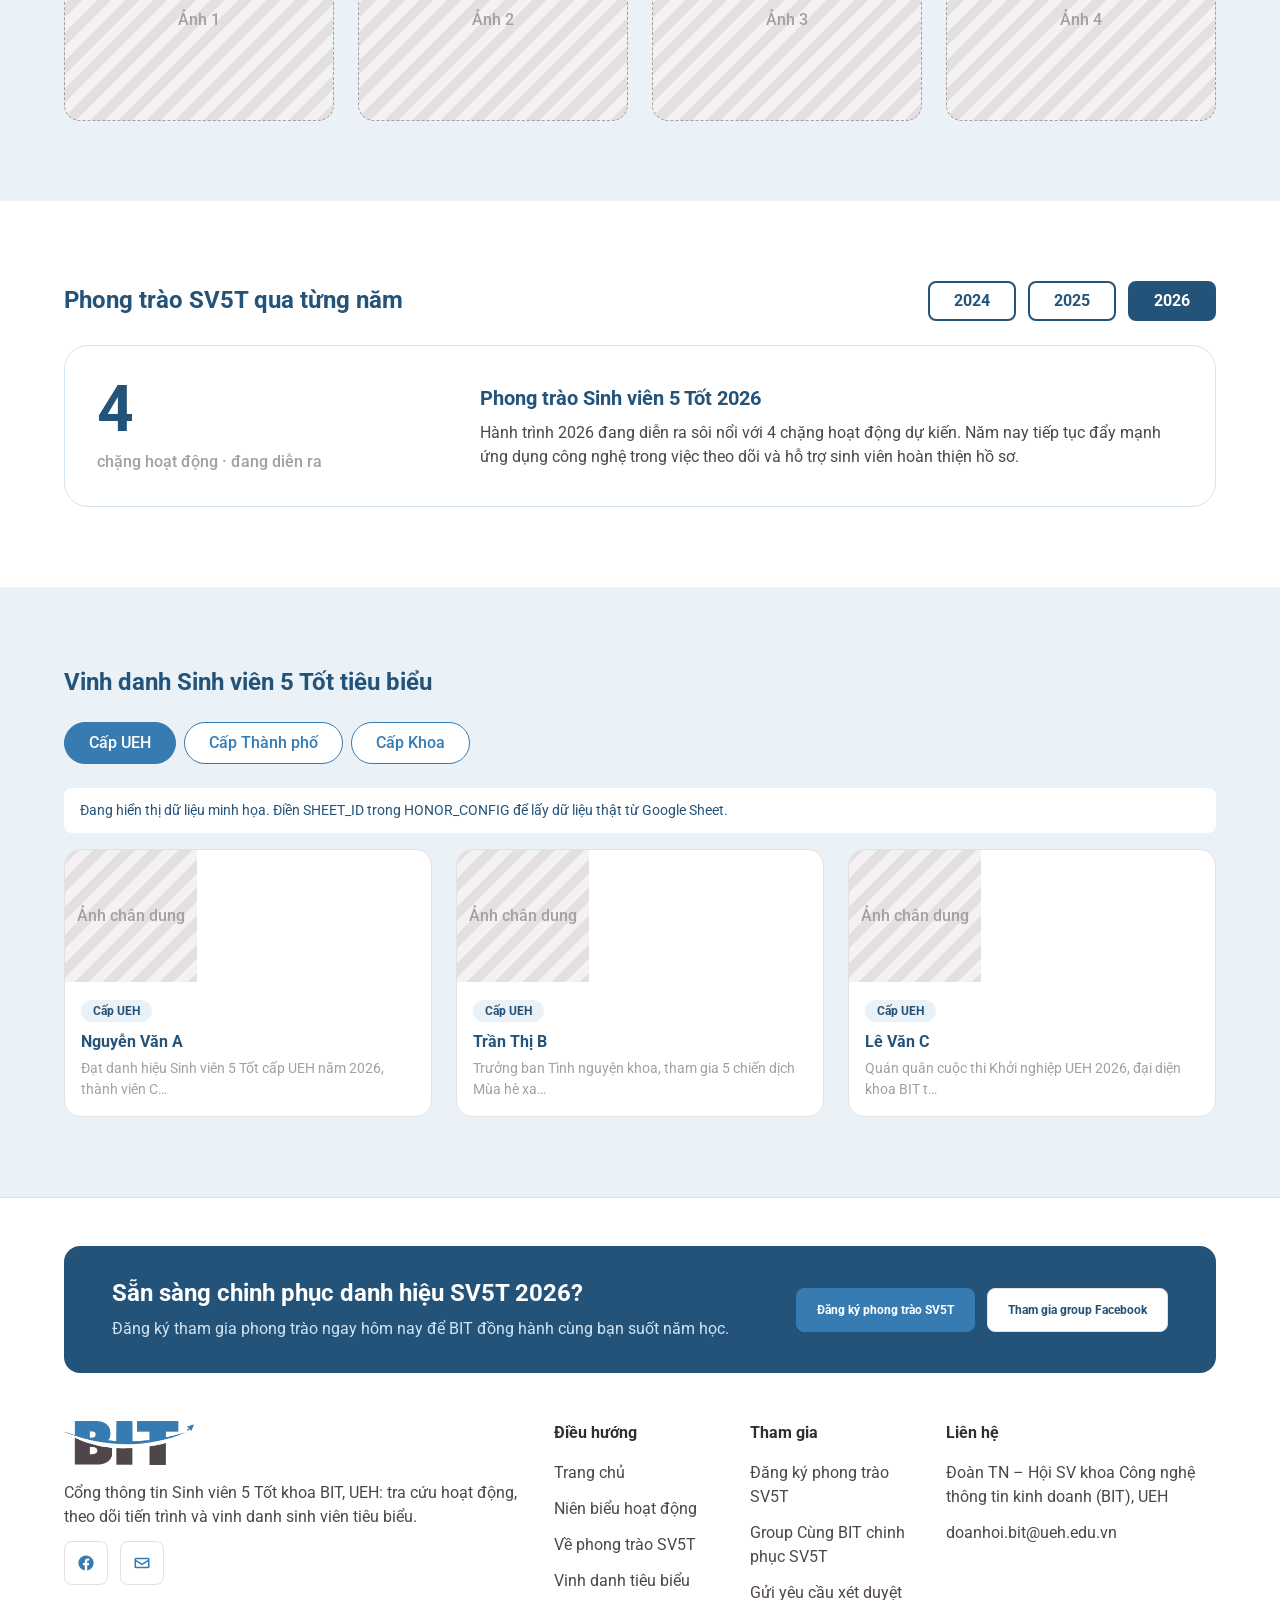
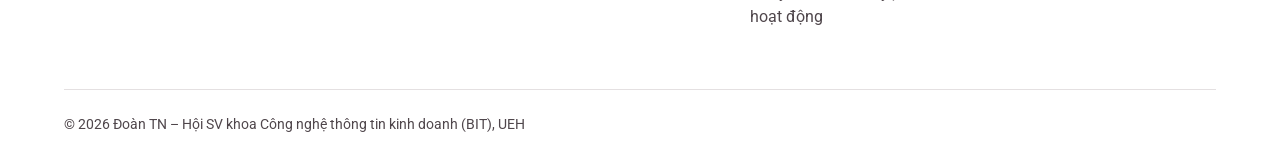
==== commit 2d313705: "Update nối script sheet Vinh danh Added styles for honor images and modal functionality. Updated hon" ====
--- a/index.html
+++ b/index.html
@@ -83,6 +83,15 @@
 .modal .achievement-text{margin:0}
 .modal-close{position:absolute;top:var(--space-3);right:var(--space-3);width:36px;height:36px;border:0;border-radius:var(--radius-pill);background:var(--color-dark-50);font-size:22px;cursor:pointer}
 
+/* ===== Vinh danh: ảnh từ Google Drive + trạng thái tải ===== */
+.honor-img{display:block;width:100%;height:100%;object-fit:cover}
+.modal .photo{min-height:280px;background:var(--color-bg-alt)}
+.honor-notice{margin:0 0 var(--space-4);padding:var(--space-3) var(--space-4);border-radius:var(--radius-sm);background:var(--bg-color);color:var(--color-blue-700);font-size:14px}
+.honor-notice[hidden]{display:none}
+.honor-notice.is-error{color:var(--error-color)}
+.honor-more{display:flex;justify-content:center;margin-top:var(--space-5)}
+.honor-more[hidden]{display:none}
+
 /* ===== Responsive ===== */
 @media (max-width:900px){
   h1{font-size:var(--font-size-h1-mobile)} h2{font-size:var(--font-size-h2-mobile)}
@@ -245,19 +254,17 @@
 <section class="section section--alt" id="vinh-danh">
   <div class="container">
     <h2>Vinh danh Sinh viên 5 Tốt tiêu biểu</h2>
-    <div class="pill-tabs" role="tablist" id="honorTabs">
-      <button class="tab-btn is-active" data-level="UEH" type="button">Cấp UEH</button>
-      <button class="tab-btn" data-level="TP" type="button">Cấp Thành phố</button>
-      <button class="tab-btn" data-level="Khoa" type="button">Cấp Khoa</button>
-    </div>
+    <div class="pill-tabs" role="tablist" id="honorTabs" aria-label="Cấp vinh danh"></div>
+    <p class="honor-notice" id="honorNotice" role="status" hidden></p>
     <div class="honor-grid" id="honorGrid"></div>
+    <div class="honor-more" id="honorMore" hidden><button type="button" class="btn btn--outline" id="honorMoreBtn">Xem thêm</button></div>
   </div>
 </section>
 
 <div class="modal-backdrop" id="honorModal">
   <div class="modal" role="dialog" aria-modal="true" aria-labelledby="modalName">
     <button class="modal-close" id="honorModalClose" aria-label="Đóng">×</button>
-    <div class="photo"><div class="ph">Ảnh chân dung</div></div>
+    <div class="photo" id="modalPhoto"><div class="ph">Ảnh chân dung</div></div>
     <div class="content">
       <span class="level-tag" id="modalLevel">Cấp UEH</span>
       <h3 id="modalName">Họ và tên</h3>
@@ -278,7 +285,7 @@
             <p>Đăng ký tham gia phong trào ngay hôm nay để BIT đồng hành cùng bạn suốt năm học.</p>
         </div>
         <div class="btns">
-            <a class="fb main" href="#dang-ki">Đăng ký phong trào SV5T</a>
+            <a class="fb main" href="./dang-ky.html">Đăng ký phong trào SV5T</a>
             <a class="fb ghost" href="https://www.facebook.com/groups/1129624948171351">Tham gia group Facebook</a>
         </div>
     </section>
@@ -306,16 +313,16 @@
     <nav class="f-col f-nav" aria-label="Điều hướng">
         <h4>Điều hướng</h4>
         <a href="#top">Trang chủ</a>
-        <a href="#nien-bieu">Niên biểu hoạt động</a>
+        <a href="./nien-bieu.html">Niên biểu hoạt động</a>
         <a href="#tieu-chuan">Về phong trào SV5T</a>
         <a href="#vinh-danh">Vinh danh tiêu biểu</a>
     </nav>
 
     <nav class="f-col f-join" aria-label="Tham gia">
         <h4>Tham gia</h4>
-        <a href="#dang-ki">Đăng ký phong trào SV5T</a>
+        <a href="./dang-ky.html">Đăng ký phong trào SV5T</a>
         <a href="https://www.facebook.com/groups/1129624948171351">Group Cùng BIT chinh phục SV5T</a>
-        <a href="#nien-bieu">Gửi yêu cầu xét duyệt hoạt động</a>
+        <a href="./nien-bieu.html#dong-gop">Gửi yêu cầu xét duyệt hoạt động</a>
     </nav>
 
     <div class="f-col f-contact">
@@ -367,62 +374,173 @@
   document.getElementById('year-desc').textContent = d.desc;
 }));
 
-// ---- Vinh danh ----
-const HONORS = {
-  UEH: [
-    { name: 'Nguyễn Văn A', achievement: 'Đạt danh hiệu Sinh viên 5 Tốt cấp UEH năm 2026, thành viên CLB Học thuật BIT, IELTS 7.5.' },
-    { name: 'Trần Thị B', achievement: 'Trưởng ban Tình nguyện khoa, tham gia 5 chiến dịch Mùa hè xanh, GPA 3.7/4.' },
-    { name: 'Lê Văn C', achievement: 'Quán quân cuộc thi Khởi nghiệp UEH 2026, đại diện khoa BIT tham dự giao lưu sinh viên toàn trường.' }
-  ],
-  TP: [
-    { name: 'Phạm Thị D', achievement: 'Đạt danh hiệu Sinh viên 5 Tốt cấp Thành phố, đại diện UEH tham gia Liên hoan SV5T TP.HCM.' },
-    { name: 'Hoàng Văn E', achievement: 'Giải Nhì Nghiên cứu khoa học cấp Thành, thành viên đội tuyển Case Competition.' },
-    { name: 'Đỗ Thị F', achievement: 'Vận động viên tiêu biểu giải Điền kinh sinh viên TP.HCM, đạt Huy chương Vàng 100m.' }
-  ],
-  Khoa: [
-    { name: 'Vũ Văn G', achievement: 'Sinh viên tiêu biểu cấp Khoa BIT, tích cực tham gia hoạt động Đoàn – Hội, GPA 3.5/4.' },
-    { name: 'Ngô Thị H', achievement: 'Thành viên Ban tổ chức chuỗi sự kiện BIT Fest 2026, tình nguyện viên tích cực.' },
-    { name: 'Bùi Văn I', achievement: 'Đạt học bổng khuyến khích học tập 4 học kỳ liên tiếp, hỗ trợ mentor tân sinh viên.' }
-  ]
-};
-const levelName = l => 'Cấp ' + (l === 'TP' ? 'Thành phố' : l);
-const honorModal = document.getElementById('honorModal');
-
-function renderHonors(level) {
-  const grid = document.getElementById('honorGrid');
-  grid.innerHTML = '';
-  const list = HONORS[level] || [];
-  [...list, ...list, ...list].slice(0, 9).forEach(p => {
-    const card = document.createElement('button');
-    card.type = 'button';
-    card.className = 'honor-card';
-    card.innerHTML = `
-      <div class="photo"><div class="ph">Ảnh chân dung</div></div>
+// ---- Vinh danh: đọc từ Google Sheet ----
+/* Sheet (1 tab, ví dụ tên "VINH DANH") có 4 cột, dòng đầu là tiêu đề:
+     A = CẤP (UEH / Thành phố / Khoa / Trung ương)   B = HỌ VÀ TÊN
+     C = THÀNH TÍCH                                   D = LINK ẢNH (Google Drive)
+   Ảnh phải để chế độ chia sẻ "Bất kỳ ai có đường liên kết" thì mới hiện được.
+   Có thể dùng chung SHEET_ID với trang Niên biểu, chỉ cần thêm tab mới. Chưa điền thì hiện dữ liệu minh họa. */
+const HONOR_CONFIG = { SHEET_ID: 'PASTE_HONOR_SHEET_ID_HERE', TAB: 'VINH DANH', PAGE_SIZE: 9 };
+
+const esc = s => String(s ?? '').replace(/[&<>"']/g, c => ({'&':'&amp;','<':'&lt;','>':'&gt;','"':'&quot;',"'":'&#39;'}[c]));
+const fold = s => String(s ?? '').normalize('NFD').replace(/[\u0300-\u036f]/g, '').replace(/đ/gi, 'd').toLowerCase();
+const $ = id => document.getElementById(id);
+const honorReady = () => HONOR_CONFIG.SHEET_ID && !HONOR_CONFIG.SHEET_ID.startsWith('PASTE_');
+
+const LEVELS = [
+  { key: 'TW',   label: 'Cấp Trung ương', re: /trung uong|tw/ },
+  { key: 'UEH',  label: 'Cấp UEH',        re: /ueh|truong/ },
+  { key: 'TP',   label: 'Cấp Thành phố',  re: /thanh|tp/ },
+  { key: 'Khoa', label: 'Cấp Khoa',       re: /khoa/ }
+];
+const levelKeyOf = t => { const f = fold(t); const l = LEVELS.find(x => x.re.test(f)); return l ? l.key : 'Khac'; };
+const levelLabel = k => (LEVELS.find(x => x.key === k) || { label: 'Khác' }).label;
+
+const DEMO_HONORS = [
+  { level: 'UEH', name: 'Nguyễn Văn A', achievement: 'Đạt danh hiệu Sinh viên 5 Tốt cấp UEH năm 2026, thành viên CLB Học thuật BIT, IELTS 7.5.', photo: '' },
+  { level: 'UEH', name: 'Trần Thị B', achievement: 'Trưởng ban Tình nguyện khoa, tham gia 5 chiến dịch Mùa hè xanh, GPA 3.7/4.', photo: '' },
+  { level: 'UEH', name: 'Lê Văn C', achievement: 'Quán quân cuộc thi Khởi nghiệp UEH 2026, đại diện khoa BIT tham dự giao lưu sinh viên toàn trường.', photo: '' },
+  { level: 'TP', name: 'Phạm Thị D', achievement: 'Đạt danh hiệu Sinh viên 5 Tốt cấp Thành phố, đại diện UEH tham gia Liên hoan SV5T TP.HCM.', photo: '' },
+  { level: 'TP', name: 'Hoàng Văn E', achievement: 'Giải Nhì Nghiên cứu khoa học cấp Thành, thành viên đội tuyển Case Competition.', photo: '' },
+  { level: 'TP', name: 'Đỗ Thị F', achievement: 'Vận động viên tiêu biểu giải Điền kinh sinh viên TP.HCM, đạt Huy chương Vàng 100m.', photo: '' },
+  { level: 'Khoa', name: 'Vũ Văn G', achievement: 'Sinh viên tiêu biểu cấp Khoa BIT, tích cực tham gia hoạt động Đoàn – Hội, GPA 3.5/4.', photo: '' },
+  { level: 'Khoa', name: 'Ngô Thị H', achievement: 'Thành viên Ban tổ chức chuỗi sự kiện BIT Fest 2026, tình nguyện viên tích cực.', photo: '' },
+  { level: 'Khoa', name: 'Bùi Văn I', achievement: 'Đạt học bổng khuyến khích học tập 4 học kỳ liên tiếp, hỗ trợ mentor tân sinh viên.', photo: '' }
+];
+
+function parseCSV(text) {
+  const rows = []; let row = [], cell = '', q = false;
+  for (let i = 0; i < text.length; i++) {
+    const c = text[i];
+    if (q) { if (c === '"') { if (text[i + 1] === '"') { cell += '"'; i++; } else q = false; } else cell += c; }
+    else if (c === '"') q = true;
+    else if (c === ',') { row.push(cell); cell = ''; }
+    else if (c === '\n' || c === '\r') { if (c === '\r' && text[i + 1] === '\n') i++; row.push(cell); rows.push(row); row = []; cell = ''; }
+    else cell += c;
+  }
+  if (cell !== '' || row.length) { row.push(cell); rows.push(row); }
+  return rows;
+}
+
+/* Link chia sẻ Drive (…/file/d/ID/view, …/open?id=ID, …/uc?id=ID) hoặc chỉ dán ID → địa chỉ ảnh hiển thị được */
+function driveImageUrl(raw) {
+  const v = String(raw || '').trim();
+  if (!v) return '';
+  let id = '';
+  const m = v.match(/\/d\/([\w-]{20,})/) || v.match(/[?&]id=([\w-]{20,})/);
+  if (m) {
+    try { if (!['drive.google.com', 'docs.google.com', 'drive.usercontent.google.com', 'lh3.googleusercontent.com'].includes(new URL(v).hostname.toLowerCase())) return ''; }
+    catch (e) { return ''; }
+    id = m[1];
+  } else if (/^[\w-]{25,}$/.test(v)) id = v;
+  return id ? `https://drive.google.com/thumbnail?id=${id}&sz=w800` : '';
+}
+
+function rowsToHonors(rows) {
+  const isHeader = r => r.some(x => /^ho (va )?ten/.test(fold(x).trim()));
+  let h = rows.findIndex(isHeader);
+  let col = { level: 0, name: 1, ach: 2, photo: 3 };
+  if (h >= 0) {
+    const f = rows[h].map(x => fold(x).trim());
+    col = { level: f.findIndex(x => /^cap/.test(x)), name: f.findIndex(x => /^ho (va )?ten/.test(x)),
+            ach: f.findIndex(x => /thanh tich/.test(x)), photo: f.findIndex(x => /\banh\b|link|hinh/.test(x)) };
+  }
+  return rows.slice(h + 1).map(r => r.map(x => (x || '').trim())).filter(c => c[col.name]).map(c => ({
+    level: levelKeyOf(c[col.level]), name: c[col.name], achievement: c[col.ach] || '', photo: driveImageUrl(c[col.photo])
+  }));
+}
+
+async function loadHonors() {
+  if (!honorReady()) return { rows: DEMO_HONORS, demo: true };
+  const url = `https://docs.google.com/spreadsheets/d/${HONOR_CONFIG.SHEET_ID}/gviz/tq?tqx=out:csv&headers=0&sheet=${encodeURIComponent(HONOR_CONFIG.TAB)}`;
+  const res = await fetch(url);
+  if (!res.ok) throw new Error('HTTP ' + res.status);
+  return { rows: rowsToHonors(parseCSV(await res.text())), demo: false };
+}
+
+const photoHTML = (url, name) => url
+  ? `<img class="honor-img" src="${esc(url)}" alt="Ảnh chân dung ${esc(name)}" loading="lazy" referrerpolicy="no-referrer">`
+  : '<div class="ph">Ảnh chân dung</div>';
+// Ảnh Drive lỗi (chưa chia sẻ công khai, ID sai...) thì quay về khung giữ chỗ
+document.addEventListener('error', e => {
+  const el = e.target;
+  if (el && el.classList && el.classList.contains('honor-img')) {
+    const ph = document.createElement('div'); ph.className = 'ph'; ph.textContent = 'Ảnh chân dung'; el.replaceWith(ph);
+  }
+}, true);
+
+let honors = [], activeLevel = '', shown = HONOR_CONFIG.PAGE_SIZE;
+const honorModal = $('honorModal');
+
+function setHonorNotice(msg, isError) {
+  const n = $('honorNotice'); n.textContent = msg || ''; n.hidden = !msg; n.classList.toggle('is-error', !!isError);
+}
+function renderHonorTabs() {
+  const present = [...LEVELS.map(l => l.key), 'Khac'].filter(k => honors.some(h => h.level === k));
+  if (!present.includes(activeLevel)) activeLevel = present[0] || '';
+  $('honorTabs').innerHTML = present.map(k =>
+    `<button class="tab-btn ${k === activeLevel ? 'is-active' : ''}" role="tab" aria-selected="${k === activeLevel}" data-level="${k}" type="button">${levelLabel(k)}</button>`).join('');
+}
+function renderHonors() {
+  const list = honors.map((h, i) => ({ h, i })).filter(x => x.h.level === activeLevel);
+  $('honorGrid').innerHTML = list.slice(0, shown).map(({ h, i }) => `
+    <button type="button" class="honor-card" data-i="${i}">
+      <div class="photo">${photoHTML(h.photo, h.name)}</div>
       <div class="body">
-        <span class="level-tag">${levelName(level)}</span>
-        <h4>${p.name}</h4>
-        <p class="achievement">${p.achievement.slice(0, 60)}...</p>
-      </div>`;
-    card.addEventListener('click', () => {
-      document.getElementById('modalLevel').textContent = levelName(level);
-      document.getElementById('modalName').textContent = p.name;
-      document.getElementById('modalAchievement').textContent = p.achievement;
-      honorModal.classList.add('is-open');
-    });
-    grid.appendChild(card);
-  });
-}
-document.getElementById('honorTabs').addEventListener('click', (e) => {
-  const btn = e.target.closest('.tab-btn');
-  if (!btn) return;
-  document.querySelectorAll('#honorTabs .tab-btn').forEach(b => b.classList.remove('is-active'));
-  btn.classList.add('is-active');
-  renderHonors(btn.dataset.level);
+        <span class="level-tag">${levelLabel(h.level)}</span>
+        <h4>${esc(h.name)}</h4>
+        <p class="achievement">${esc(h.achievement.length > 60 ? h.achievement.slice(0, 60) + '…' : h.achievement)}</p>
+      </div>
+    </button>`).join('');
+  const more = list.length - shown;
+  $('honorMore').hidden = more <= 0;
+  if (more > 0) $('honorMoreBtn').textContent = `Xem thêm (${more})`;
+}
+function openHonor(i) {
+  const h = honors[i]; if (!h) return;
+  $('modalLevel').textContent = levelLabel(h.level);
+  $('modalName').textContent = h.name;
+  $('modalAchievement').textContent = h.achievement;
+  $('modalPhoto').innerHTML = photoHTML(h.photo, h.name);
+  honorModal.classList.add('is-open');
+}
+
+$('honorTabs').addEventListener('click', e => {
+  const b = e.target.closest('.tab-btn'); if (!b) return;
+  activeLevel = b.dataset.level; shown = HONOR_CONFIG.PAGE_SIZE; renderHonorTabs(); renderHonors();
 });
-document.getElementById('honorModalClose').addEventListener('click', () => honorModal.classList.remove('is-open'));
-honorModal.addEventListener('click', (e) => { if (e.target === honorModal) honorModal.classList.remove('is-open'); });
-document.addEventListener('keydown', (e) => { if (e.key === 'Escape') honorModal.classList.remove('is-open'); });
-renderHonors('UEH');
+$('honorGrid').addEventListener('click', e => { const c = e.target.closest('.honor-card'); if (c) openHonor(+c.dataset.i); });
+$('honorMoreBtn').addEventListener('click', () => { shown += HONOR_CONFIG.PAGE_SIZE; renderHonors(); });
+$('honorModalClose').addEventListener('click', () => honorModal.classList.remove('is-open'));
+honorModal.addEventListener('click', e => { if (e.target === honorModal) honorModal.classList.remove('is-open'); });
+document.addEventListener('keydown', e => { if (e.key === 'Escape') honorModal.classList.remove('is-open'); });
+
+setHonorNotice('Đang tải danh sách vinh danh...');
+loadHonors().then(({ rows, demo }) => {
+  honors = rows;
+  setHonorNotice(demo ? 'Đang hiển thị dữ liệu minh họa. Điền SHEET_ID trong HONOR_CONFIG để lấy dữ liệu thật từ Google Sheet.'
+                      : rows.length ? '' : 'Chưa có thông tin vinh danh.');
+  renderHonorTabs(); renderHonors();
+}).catch(err => setHonorNotice('Không tải được danh sách vinh danh (' + err.message + '). Kiểm tra quyền chia sẻ Sheet, SHEET_ID và tên tab.', true));
+
+// ---- Số trên "Theo dõi hoạt động đã lưu" (đọc cùng khóa với trang Niên biểu) ----
+(function savedBadge() {
+  const KEY = 'sv5t_tracked_activities';
+  function count() {
+    try { const v = JSON.parse(localStorage.getItem(KEY) || '[]'); return Array.isArray(v) ? v.filter(x => x && x.id && x.name).length : 0; }
+    catch (e) { return 0; }
+  }
+  function update() {
+    const b = document.querySelector('.saved__badge');
+    if (!b) return;
+    const n = count();
+    b.textContent = n;
+    b.setAttribute('aria-label', n + ' hoạt động đã lưu');
+  }
+  update();
+  window.addEventListener('storage', e => { if (e.key === KEY) update(); });  // tab khác vừa lưu / bỏ lưu
+  window.addEventListener('pageshow', update);                                 // quay lại bằng nút Back
+})();
 </script>
 </body>
 </html>
--- a/css/footer.css
+++ b/css/footer.css
@@ -99,13 +99,15 @@
     margin: 0 0 var(--space-2);
     font-size: var(--font-size-h2);
     line-height: var(--line-height-h2);
-    font-weight: var(--fw-bold)
+    font-weight: var(--fw-bold);
+    color: #fff !important;  
 }
 
 .f-cta p {
     margin: 0;
     color: var(--color-blue-100);
-    max-width: 48ch
+    max-width: none;          /* bỏ 48ch */
+    text-wrap: pretty;
 }
 
 .btns {
@@ -201,7 +203,8 @@
 .f-brand {
     grid-column: 1/6;
     display: grid;
-    grid-template-rows: 3fr 2fr;
+    grid-template-rows: auto auto;   /* thay vì 3fr 2fr */
+    align-content: start;            /* không kéo giãn hàng theo chiều cao cột */
     gap: var(--space-4)
 }
 
@@ -213,7 +216,8 @@
 }
 
 .f-brand p {
-    max-width: 52ch
+    max-width: none;          /* bỏ 52ch */
+    text-wrap: pretty;
 }
 
 .soc {
@@ -324,4 +328,4 @@
     .f-col {
         padding: var(--space-6) 0
     }
-}+}
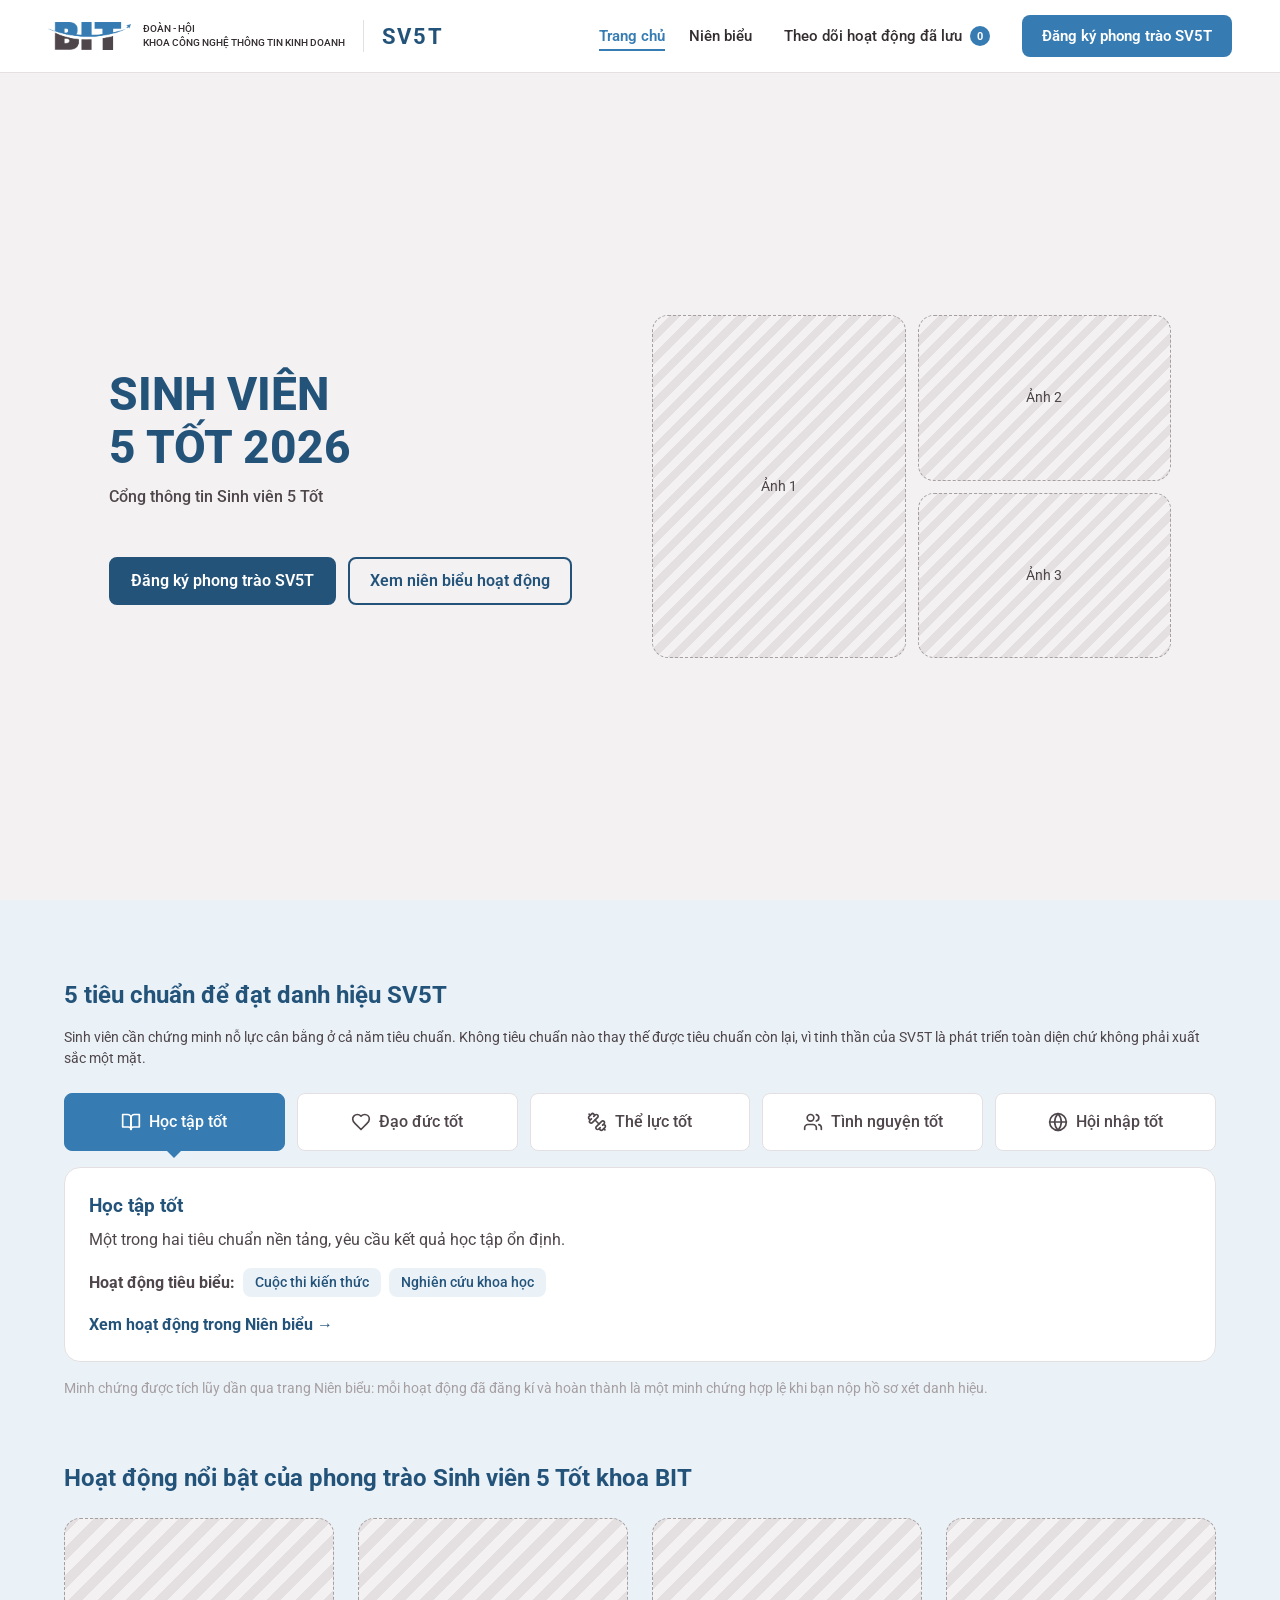
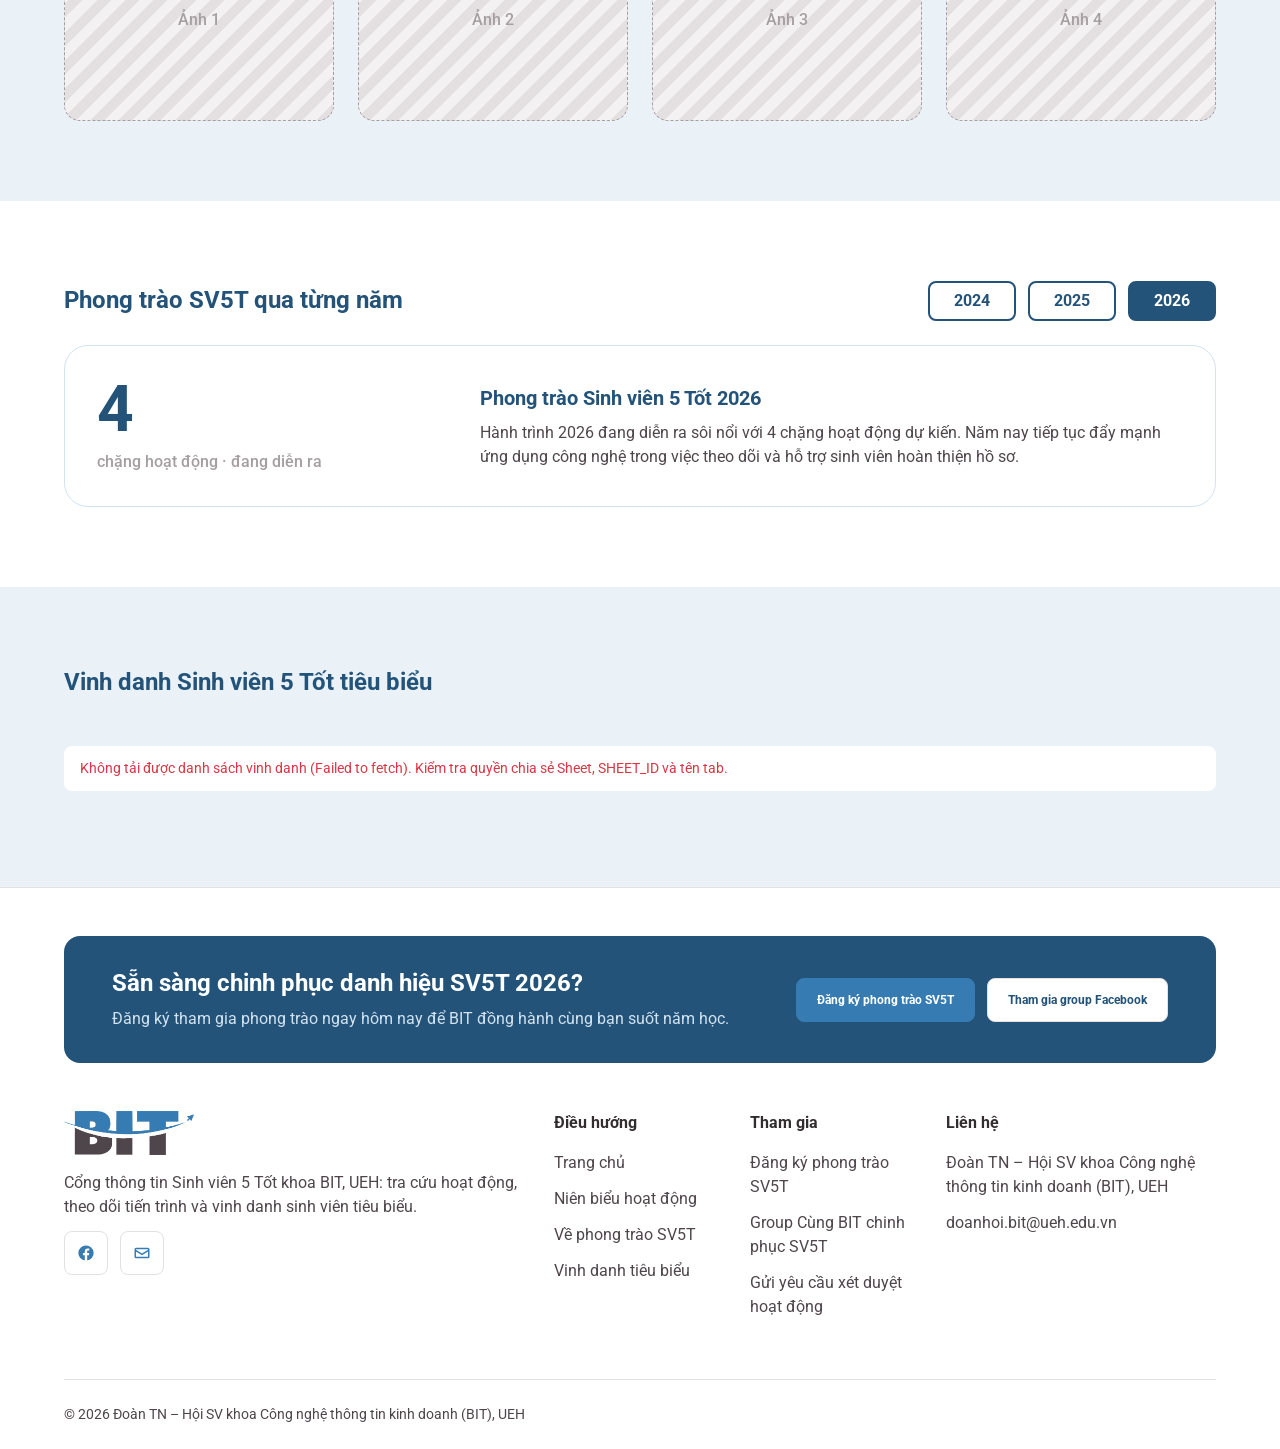
==== commit a282c0a2: "Replace honor-more section with pager for pagination Signed-off-by: kythuatbit-tcxd <mangkythuat.bit" ====
--- a/index.html
+++ b/index.html
@@ -89,8 +89,14 @@
 .honor-notice{margin:0 0 var(--space-4);padding:var(--space-3) var(--space-4);border-radius:var(--radius-sm);background:var(--bg-color);color:var(--color-blue-700);font-size:14px}
 .honor-notice[hidden]{display:none}
 .honor-notice.is-error{color:var(--error-color)}
-.honor-more{display:flex;justify-content:center;margin-top:var(--space-5)}
-.honor-more[hidden]{display:none}
+.pager{display:flex;flex-wrap:wrap;align-items:center;justify-content:center;gap:var(--space-2);margin-top:var(--space-6)}
+.pager[hidden]{display:none}
+.pager button{min-width:var(--button-height);height:var(--button-height);padding:0 var(--space-3);border:1px solid var(--color-dark-100);border-radius:var(--radius-button);background:var(--bg-color);color:var(--text-color);font:inherit;font-weight:var(--fw-medium);cursor:pointer;transition:var(--transition-base)}
+.pager button:hover:not(:disabled):not([aria-current]){border-color:var(--primary-color);color:var(--primary-color)}
+.pager button[aria-current="page"]{background:var(--primary-color);border-color:var(--primary-color);color:var(--color-text-on-primary)}
+.pager button:disabled{opacity:.4;cursor:not-allowed}
+.pager__gap{padding:0 var(--space-1);color:var(--text-muted)}
+#honorTabs{scroll-margin-top:var(--space-8)}
 
 /* ===== Responsive ===== */
 @media (max-width:900px){
@@ -257,7 +263,7 @@
     <div class="pill-tabs" role="tablist" id="honorTabs" aria-label="Cấp vinh danh"></div>
     <p class="honor-notice" id="honorNotice" role="status" hidden></p>
     <div class="honor-grid" id="honorGrid"></div>
-    <div class="honor-more" id="honorMore" hidden><button type="button" class="btn btn--outline" id="honorMoreBtn">Xem thêm</button></div>
+    <nav class="pager" id="honorPager" aria-label="Phân trang vinh danh" hidden></nav>
   </div>
 </section>
 
@@ -380,7 +386,7 @@
      C = THÀNH TÍCH                                   D = LINK ẢNH (Google Drive)
    Ảnh phải để chế độ chia sẻ "Bất kỳ ai có đường liên kết" thì mới hiện được.
    Có thể dùng chung SHEET_ID với trang Niên biểu, chỉ cần thêm tab mới. Chưa điền thì hiện dữ liệu minh họa. */
-const HONOR_CONFIG = { SHEET_ID: 'PASTE_HONOR_SHEET_ID_HERE', TAB: 'VINH DANH', PAGE_SIZE: 9 };
+const HONOR_CONFIG = { SHEET_ID: '1NIpbiUeGG5JBBPyN_Wbwl8m4K2IWqUT6ASv7YrxgGlY', TAB: 'VINH DANH', PAGE_SIZE: 9 };
 
 const esc = s => String(s ?? '').replace(/[&<>"']/g, c => ({'&':'&amp;','<':'&lt;','>':'&gt;','"':'&quot;',"'":'&#39;'}[c]));
 const fold = s => String(s ?? '').normalize('NFD').replace(/[\u0300-\u036f]/g, '').replace(/đ/gi, 'd').toLowerCase();
@@ -469,7 +475,7 @@
   }
 }, true);
 
-let honors = [], activeLevel = '', shown = HONOR_CONFIG.PAGE_SIZE;
+let honors = [], activeLevel = '', page = 1;
 const honorModal = $('honorModal');
 
 function setHonorNotice(msg, isError) {
@@ -481,9 +487,17 @@
   $('honorTabs').innerHTML = present.map(k =>
     `<button class="tab-btn ${k === activeLevel ? 'is-active' : ''}" role="tab" aria-selected="${k === activeLevel}" data-level="${k}" type="button">${levelLabel(k)}</button>`).join('');
 }
+function pageItems(n, p) {
+  if (n <= 7) return Array.from({ length: n }, (_, i) => i + 1);
+  const set = [...new Set([1, n, p - 1, p, p + 1])].filter(x => x >= 1 && x <= n).sort((a, b) => a - b);
+  const out = []; set.forEach((x, i) => { if (i && x - set[i - 1] > 1) out.push('…'); out.push(x); });
+  return out;
+}
 function renderHonors() {
   const list = honors.map((h, i) => ({ h, i })).filter(x => x.h.level === activeLevel);
-  $('honorGrid').innerHTML = list.slice(0, shown).map(({ h, i }) => `
+  const per = HONOR_CONFIG.PAGE_SIZE, pages = Math.max(1, Math.ceil(list.length / per));
+  page = Math.min(Math.max(1, page), pages);
+  $('honorGrid').innerHTML = list.slice((page - 1) * per, page * per).map(({ h, i }) => `
     <button type="button" class="honor-card" data-i="${i}">
       <div class="photo">${photoHTML(h.photo, h.name)}</div>
       <div class="body">
@@ -492,9 +506,13 @@
         <p class="achievement">${esc(h.achievement.length > 60 ? h.achievement.slice(0, 60) + '…' : h.achievement)}</p>
       </div>
     </button>`).join('');
-  const more = list.length - shown;
-  $('honorMore').hidden = more <= 0;
-  if (more > 0) $('honorMoreBtn').textContent = `Xem thêm (${more})`;
+  const pager = $('honorPager');
+  pager.hidden = pages <= 1;
+  pager.innerHTML = pages <= 1 ? '' :
+    `<button type="button" data-page="${page - 1}" ${page === 1 ? 'disabled' : ''} aria-label="Trang trước">‹</button>` +
+    pageItems(pages, page).map(x => x === '…' ? '<span class="pager__gap" aria-hidden="true">…</span>'
+      : `<button type="button" data-page="${x}" ${x === page ? 'aria-current="page"' : ''} aria-label="Trang ${x}">${x}</button>`).join('') +
+    `<button type="button" data-page="${page + 1}" ${page === pages ? 'disabled' : ''} aria-label="Trang sau">›</button>`;
 }
 function openHonor(i) {
   const h = honors[i]; if (!h) return;
@@ -507,10 +525,15 @@
 
 $('honorTabs').addEventListener('click', e => {
   const b = e.target.closest('.tab-btn'); if (!b) return;
-  activeLevel = b.dataset.level; shown = HONOR_CONFIG.PAGE_SIZE; renderHonorTabs(); renderHonors();
+  activeLevel = b.dataset.level; page = 1; renderHonorTabs(); renderHonors();
 });
 $('honorGrid').addEventListener('click', e => { const c = e.target.closest('.honor-card'); if (c) openHonor(+c.dataset.i); });
-$('honorMoreBtn').addEventListener('click', () => { shown += HONOR_CONFIG.PAGE_SIZE; renderHonors(); });
+$('honorPager').addEventListener('click', e => {
+  const b = e.target.closest('button[data-page]');
+  if (!b || b.disabled) return;
+  page = +b.dataset.page; renderHonors();
+  $('honorTabs').scrollIntoView({ behavior: matchMedia('(prefers-reduced-motion:reduce)').matches ? 'auto' : 'smooth', block: 'start' });
+});
 $('honorModalClose').addEventListener('click', () => honorModal.classList.remove('is-open'));
 honorModal.addEventListener('click', e => { if (e.target === honorModal) honorModal.classList.remove('is-open'); });
 document.addEventListener('keydown', e => { if (e.key === 'Escape') honorModal.classList.remove('is-open'); });
